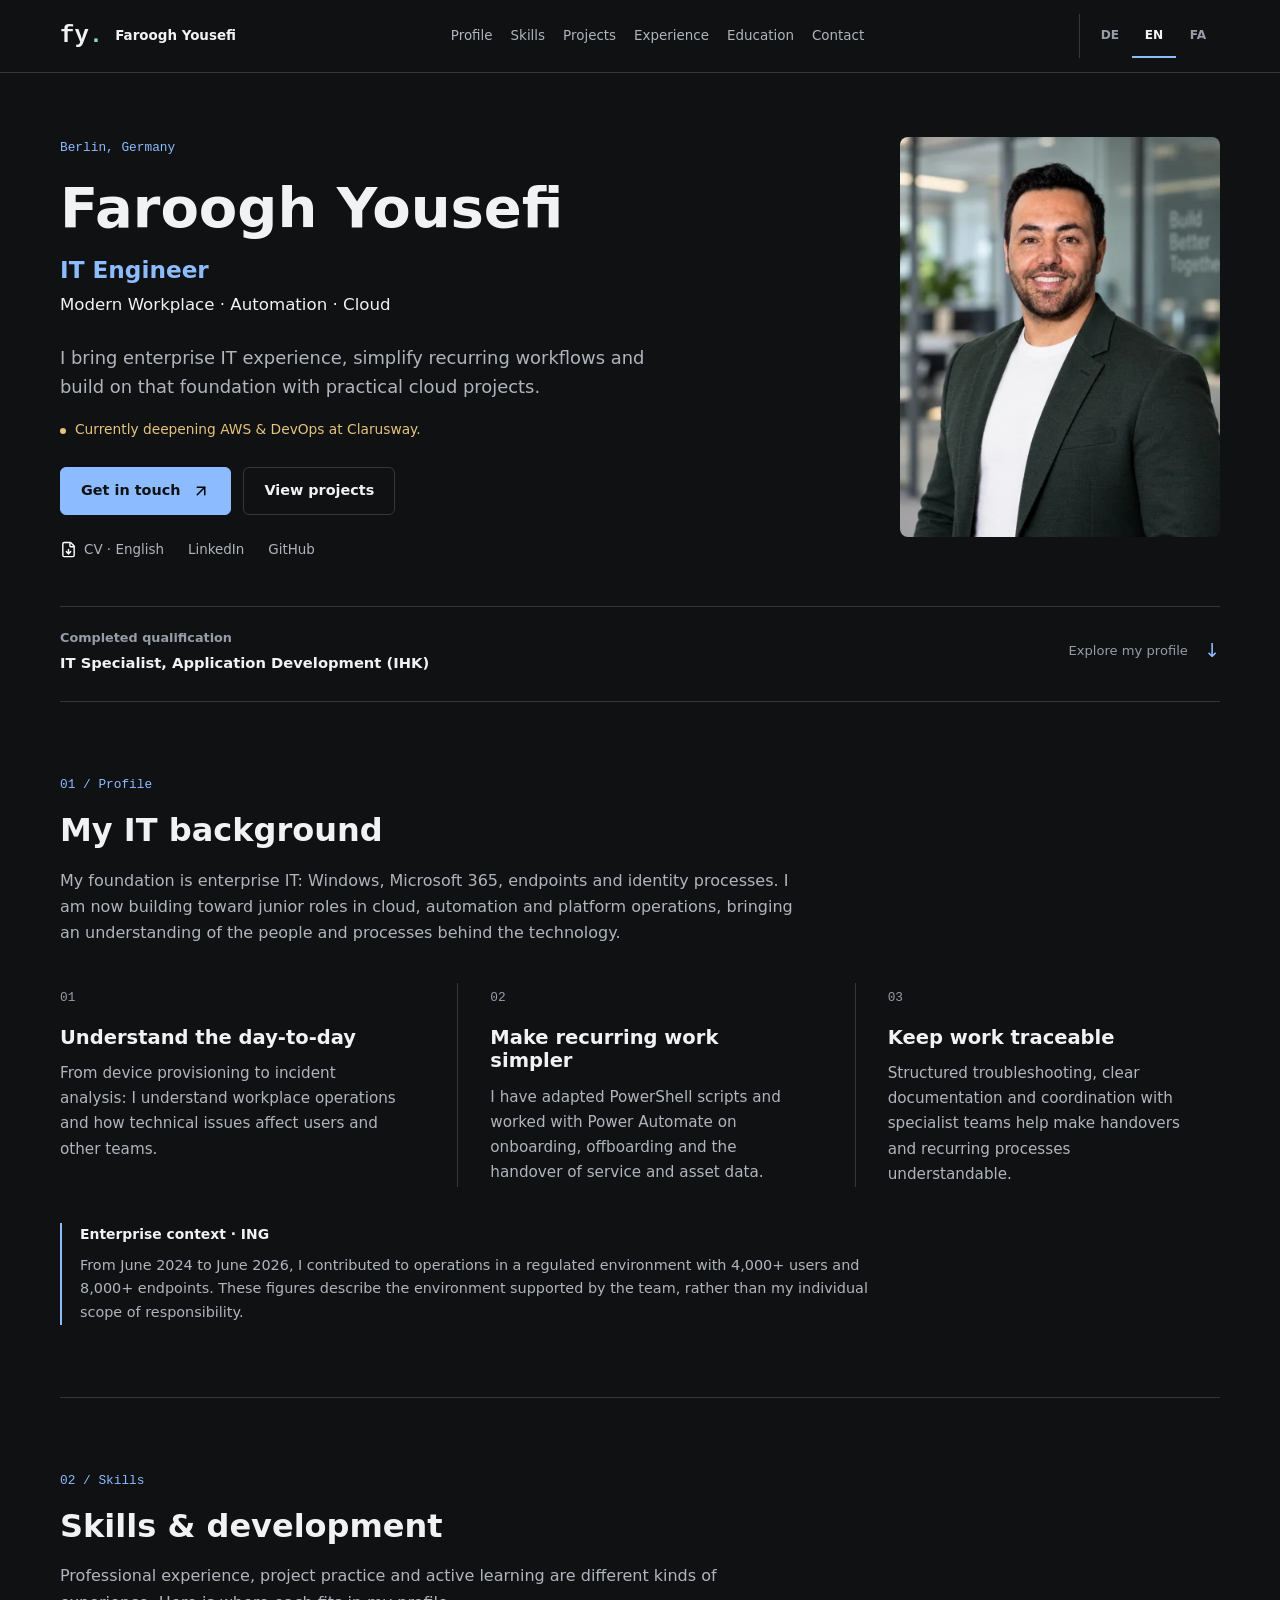
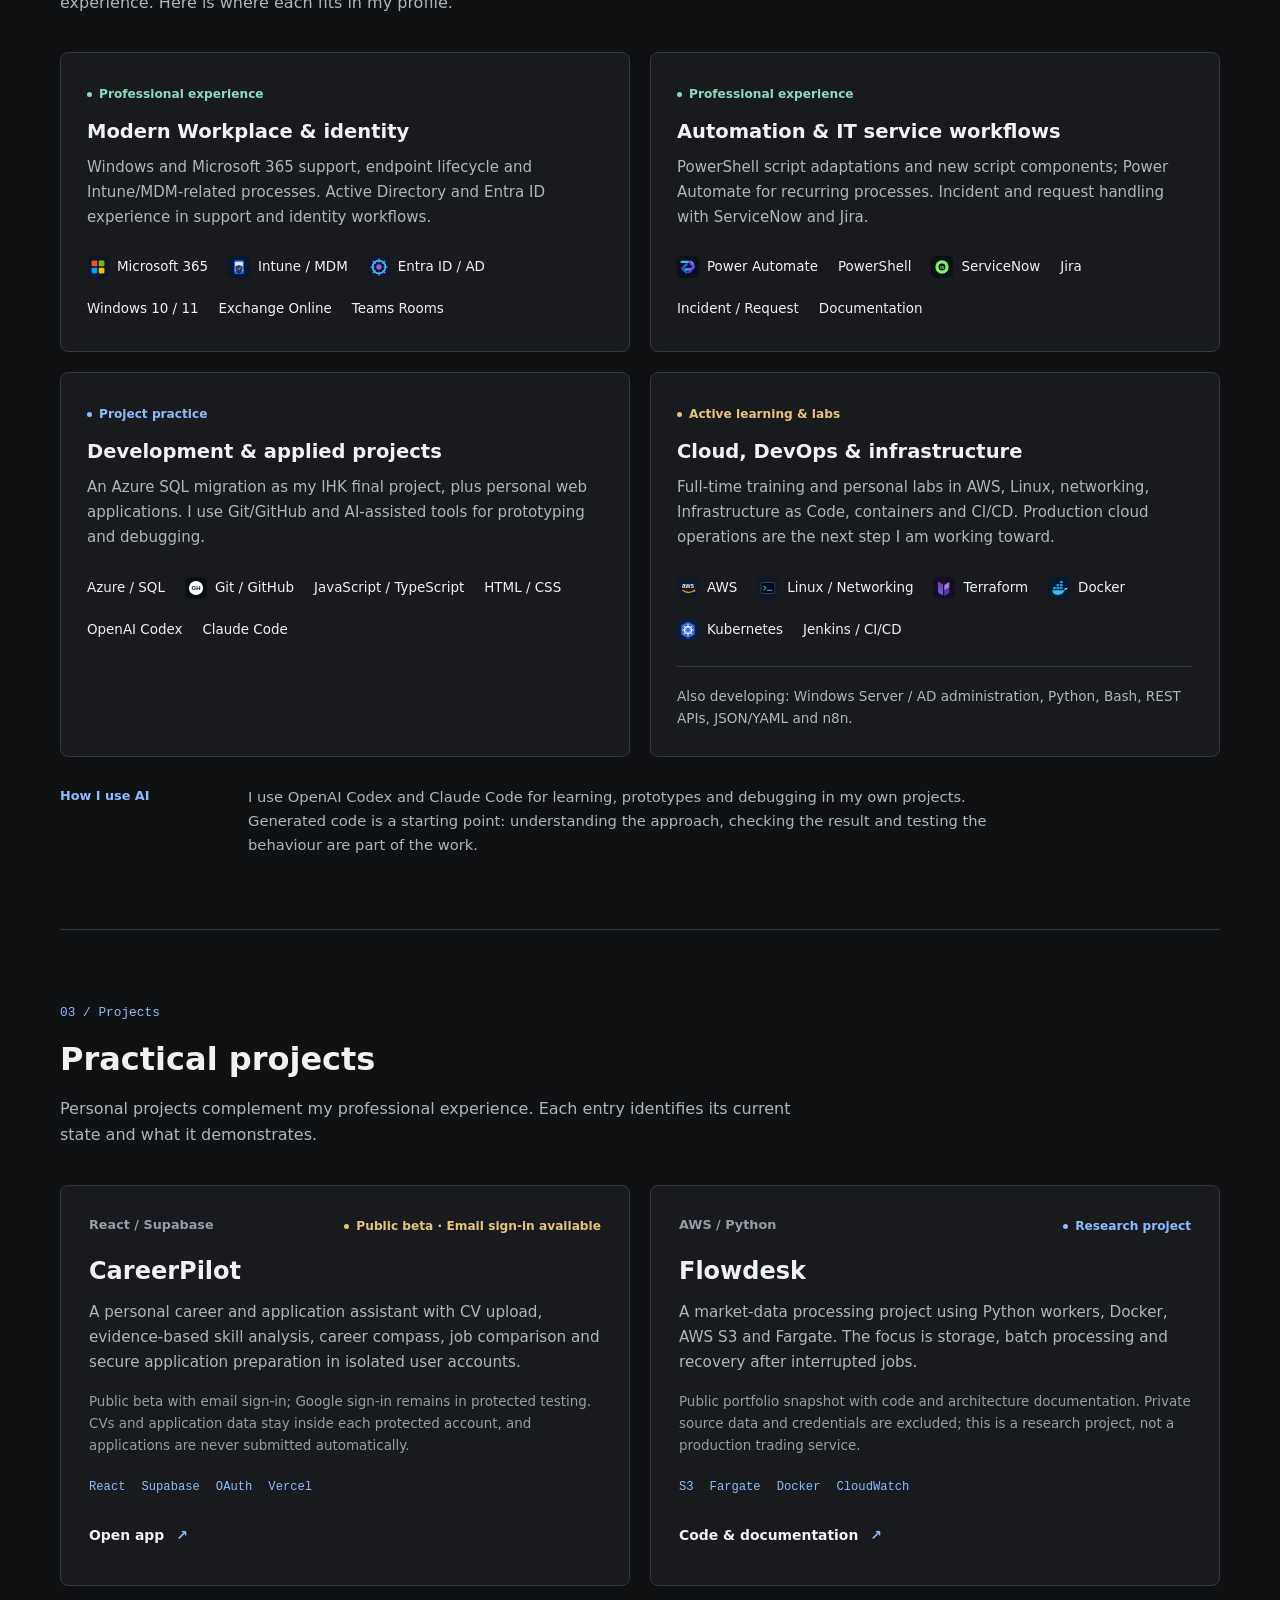
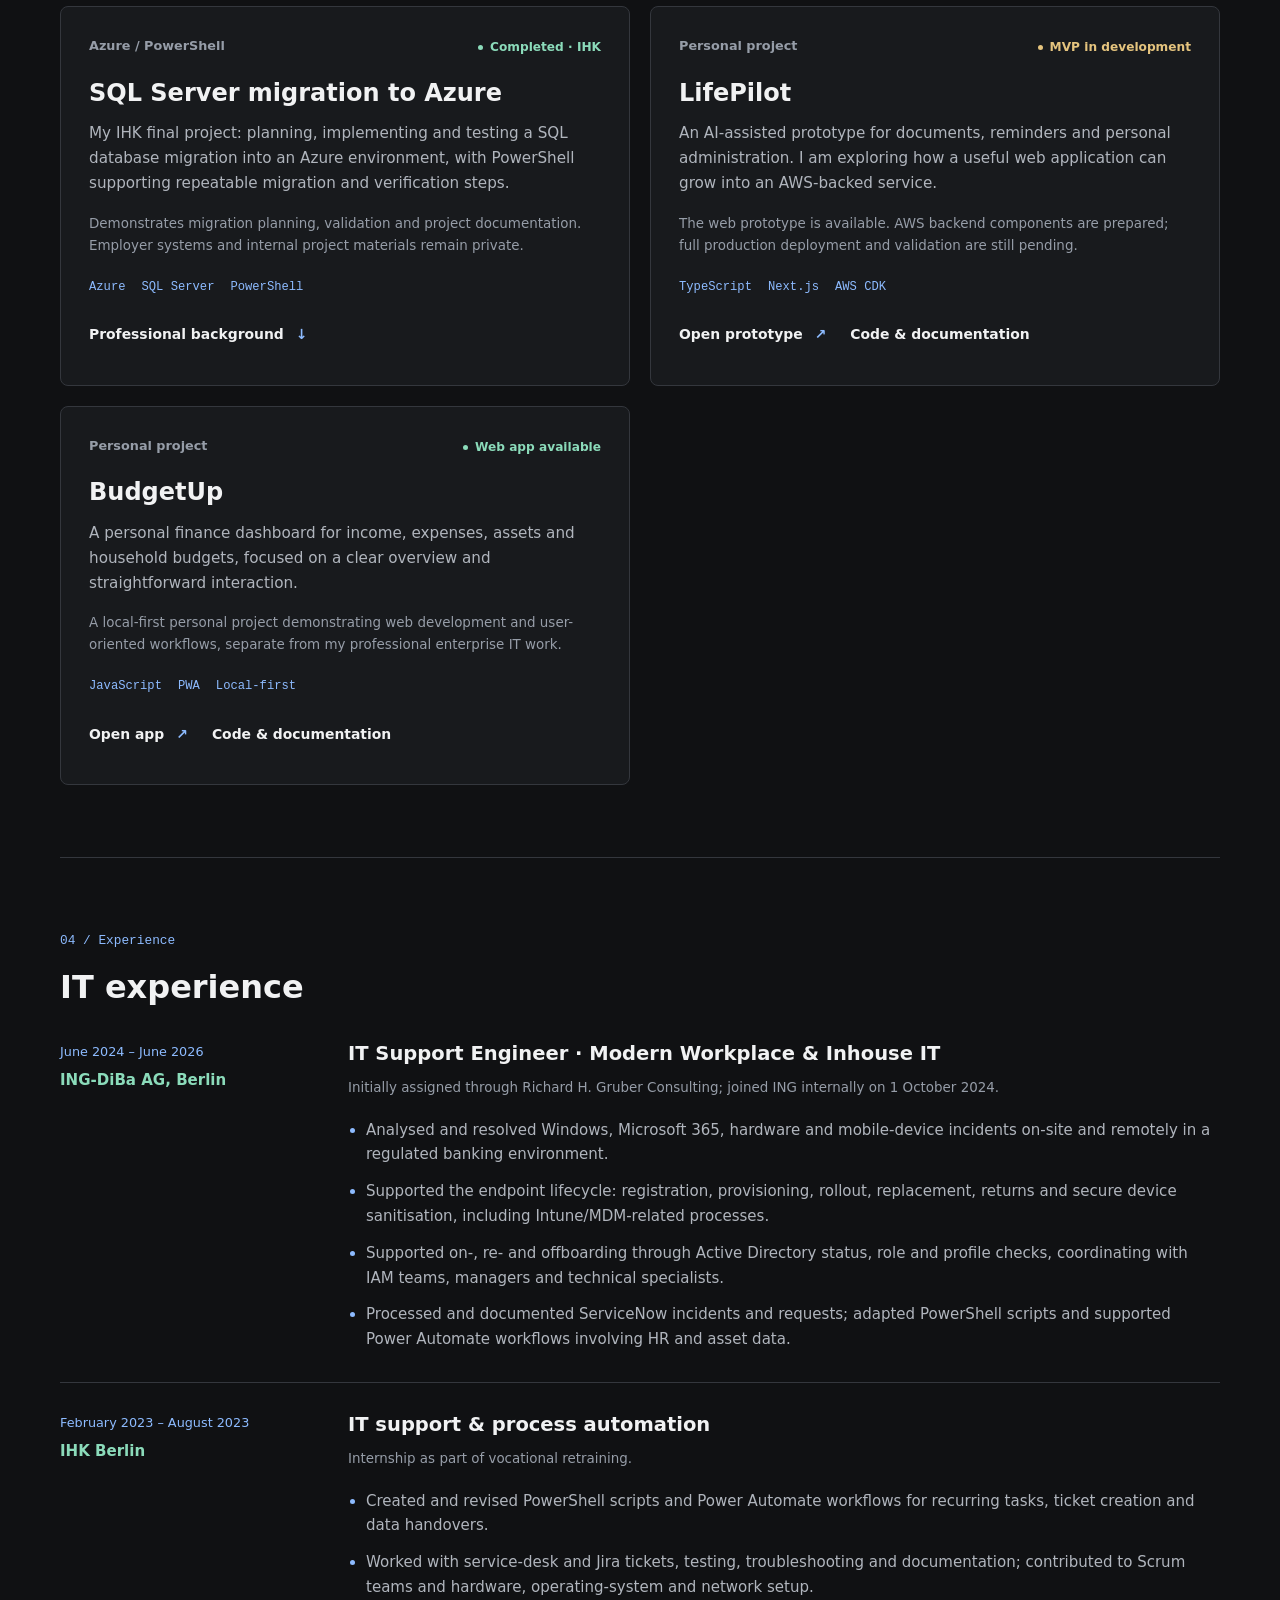
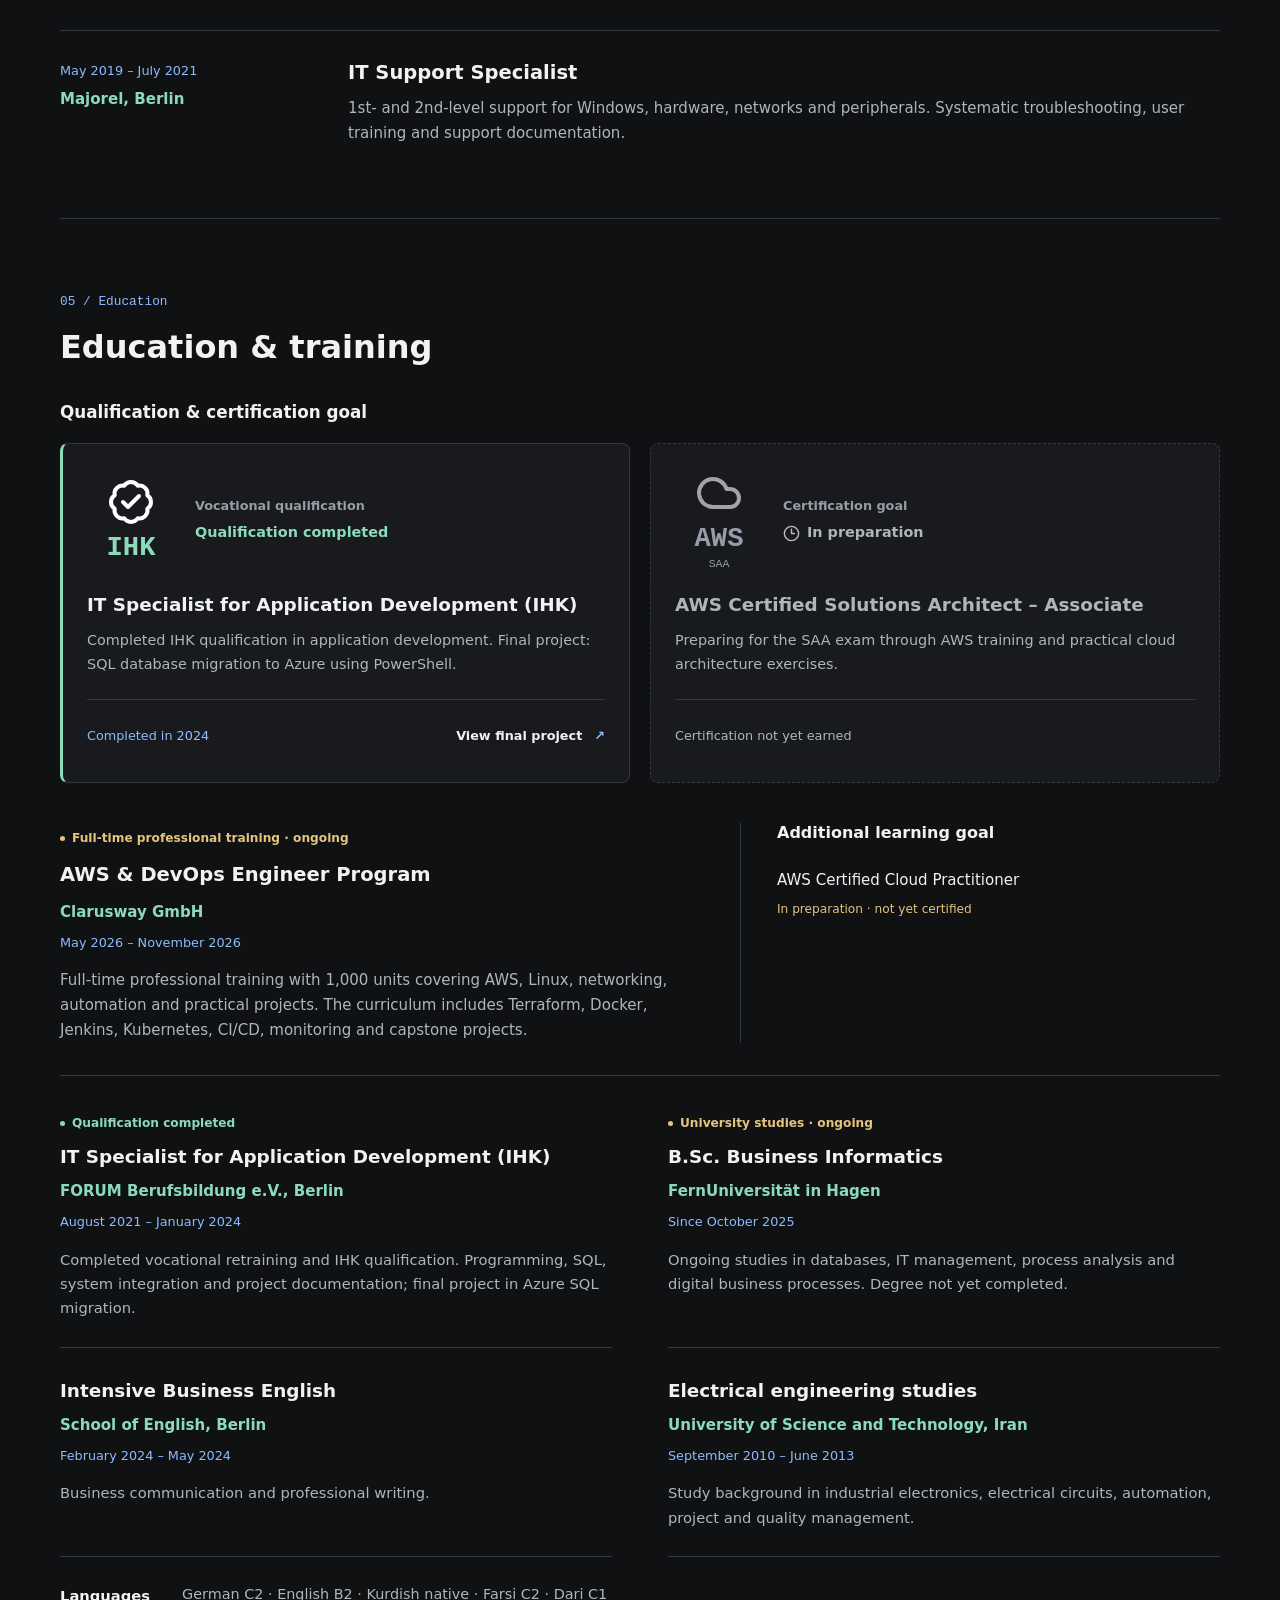
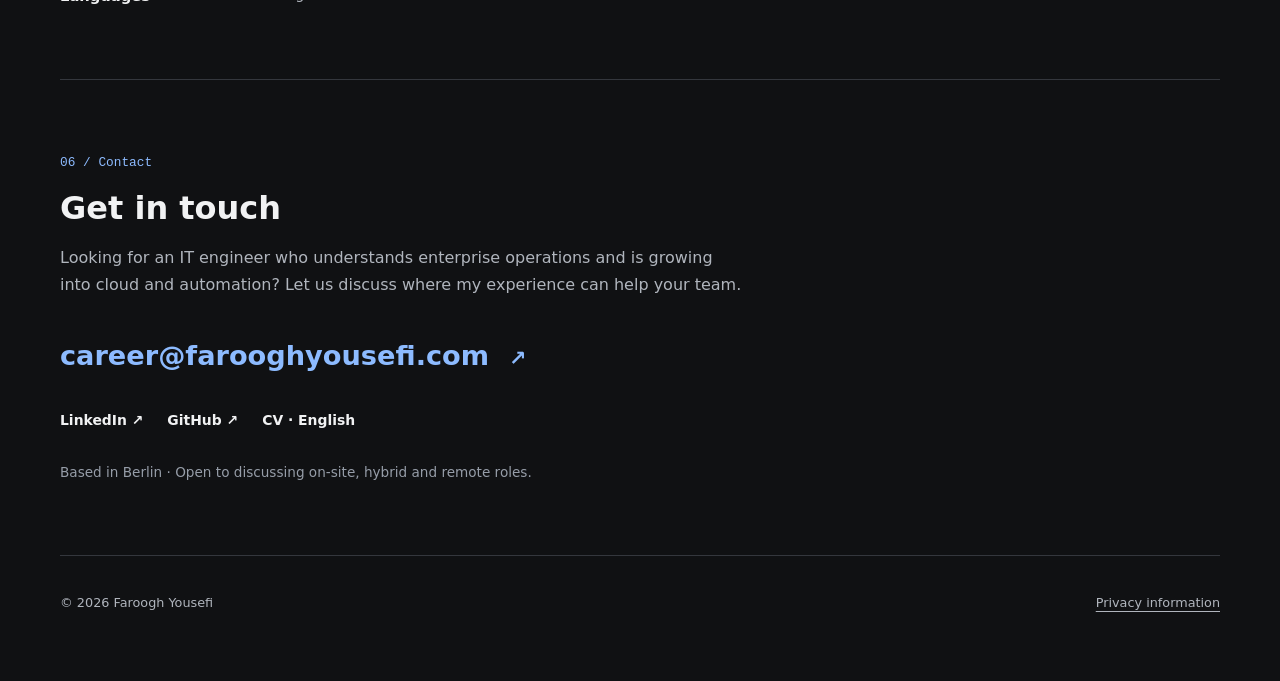
==== index.html @ eeda9231 "Add visual IHK qualification and pending AWS SAA goal" ====
<!DOCTYPE html>
<html lang="en" dir="ltr">
<head>
  <meta charset="UTF-8" />
  <meta name="viewport" content="width=device-width, initial-scale=1.0" />
  <title>Faroogh Yousefi | IT Engineer · Modern Workplace, Automation &amp; Cloud</title>
  <meta name="description" content="IT Engineer in Berlin with enterprise experience in Microsoft 365, Intune, PowerShell and Power Automate. Developing AWS, Linux and DevOps skills through hands-on projects." />
  <meta name="robots" content="index, follow, max-image-preview:large" />
  <link rel="canonical" href="https://www.farooghyousefi.com/" />
  <link rel="alternate" hreflang="en" href="https://www.farooghyousefi.com/" />
  <link rel="alternate" hreflang="de" href="https://www.farooghyousefi.com/de/" />
  <link rel="alternate" hreflang="fa" href="https://www.farooghyousefi.com/fa/" />
  <link rel="alternate" hreflang="x-default" href="https://www.farooghyousefi.com/" />
  <meta name="theme-color" content="#101113" />
  <meta name="color-scheme" content="dark" />
  <link rel="icon" href="assets/favicon.svg" type="image/svg+xml" />
  <link rel="apple-touch-icon" href="assets/apple-touch-icon.png" />
  <meta property="og:type" content="profile" />
  <meta property="og:site_name" content="Faroogh Yousefi" />
  <meta property="og:url" content="https://www.farooghyousefi.com/" />
  <meta property="og:locale" content="en_GB" />
  <meta property="og:title" content="Faroogh Yousefi | IT Engineer · Modern Workplace, Automation &amp; Cloud" />
  <meta property="og:description" content="IT Engineer in Berlin with enterprise experience in Microsoft 365, Intune, PowerShell and Power Automate. Developing AWS, Linux and DevOps skills through hands-on projects." />
  <meta property="og:image" content="https://www.farooghyousefi.com/assets/faroogh-yousefi-sep-2026-800.webp" />
  <meta property="og:image:width" content="800" />
  <meta property="og:image:height" content="1000" />
  <meta property="og:image:alt" content="Faroogh Yousefi, IT Engineer in Berlin" />
  <meta property="profile:first_name" content="Faroogh" />
  <meta property="profile:last_name" content="Yousefi" />
  <meta name="twitter:card" content="summary" />
  <meta name="twitter:title" content="Faroogh Yousefi | IT Engineer · Modern Workplace, Automation &amp; Cloud" />
  <meta name="twitter:description" content="IT Engineer in Berlin with enterprise experience in Microsoft 365, Intune, PowerShell and Power Automate. Developing AWS, Linux and DevOps skills through hands-on projects." />
  <meta name="twitter:image" content="https://www.farooghyousefi.com/assets/faroogh-yousefi-sep-2026-800.webp" />
  <link rel="preload" as="image" href="assets/faroogh-yousefi-sep-2026-400.webp" imagesrcset="assets/faroogh-yousefi-sep-2026-400.webp 400w, assets/faroogh-yousefi-sep-2026-800.webp 800w" imagesizes="(max-width: 360px) 88px, (max-width: 680px) 120px, (max-width: 850px) 240px, (max-width: 1100px) 280px, 320px" />
  <link rel="stylesheet" href="styles.css?v=1ffd70be146c" />
  <script type="application/ld+json">{"@context":"https://schema.org","@type":"Person","@id":"https://www.farooghyousefi.com/#person","name":"Faroogh Yousefi","url":"https://www.farooghyousefi.com/","image":"https://www.farooghyousefi.com/assets/faroogh-yousefi-sep-2026-800.webp","jobTitle":"IT Engineer","description":"IT Engineer in Berlin with enterprise experience in Microsoft 365, Intune, PowerShell and Power Automate. Developing AWS, Linux and DevOps skills through hands-on projects.","homeLocation":{"@type":"Place","name":"Berlin, Germany"},"knowsLanguage":["de","en","fa","ku","prs"],"knowsAbout":["Microsoft 365","Modern Workplace","Endpoint Management","Power Automate","PowerShell","IT Service Management"],"hasCredential":{"@type":"EducationalOccupationalCredential","name":"Fachinformatiker für Anwendungsentwicklung (IHK)","credentialCategory":"Vocational qualification"},"alumniOf":{"@type":"EducationalOrganization","name":"FORUM Berufsbildung e.V., Berlin"},"sameAs":["https://www.linkedin.com/in/farooghyousefi/","https://github.com/farooghyousefi"]}</script>
</head>
<body>
  <a class="skip-link" href="#main-content" data-i18n="ui.skip">Skip to content</a>
  <header class="site-header">
    <div class="header-inner section-shell">
      <a class="brand" href="#top" aria-label="Faroogh Yousefi"><span class="brand-mark" aria-hidden="true">fy<span>.</span></span><span class="brand-name">Faroogh Yousefi</span></a>
      <nav class="desktop-nav" aria-label="Main navigation" data-i18n-aria-label="ui.navigation">
        <a href="#about" data-i18n="nav.about">Profile</a>
        <a href="#skills" data-i18n="nav.skills">Skills</a>
        <a href="#projects" data-i18n="nav.projects">Projects</a>
        <a href="#experience" data-i18n="nav.experience">Experience</a>
        <a href="#training" data-i18n="nav.training">Education</a>
        <a href="#contact" data-i18n="nav.contact">Contact</a>
      </nav>
      <div class="header-actions">
        <nav class="language-switcher" aria-label="Choose language" data-i18n-aria-label="ui.language">
          <a href="de/index.html" data-lang="de" lang="de" hreflang="de" aria-label="Deutsch">DE</a>
          <a href="index.html" data-lang="en" class="is-active" aria-current="true" lang="en" hreflang="en" aria-label="English">EN</a>
          <a href="fa/index.html" data-lang="fa" lang="fa" hreflang="fa" aria-label="فارسی">FA</a>
        </nav>
        <details class="mobile-menu">
          <summary aria-label="Open navigation" data-i18n-aria-label="ui.menu"><img src="assets/icons/menu.svg" width="22" height="22" alt="" /></summary>
          <nav aria-label="Main navigation" data-i18n-aria-label="ui.navigation">
            <a href="#about" data-i18n="nav.about">Profile</a>
            <a href="#skills" data-i18n="nav.skills">Skills</a>
            <a href="#projects" data-i18n="nav.projects">Projects</a>
            <a href="#experience" data-i18n="nav.experience">Experience</a>
            <a href="#training" data-i18n="nav.training">Education</a>
            <a href="#contact" data-i18n="nav.contact">Contact</a>
          </nav>
        </details>
      </div>
    </div>
  </header>
  <main id="main-content" tabindex="-1">
    <section class="hero section-shell" id="top" aria-labelledby="hero-title">
      <div class="hero-identity">
        <p class="eyebrow" data-i18n="hero.location">Berlin, Germany</p>
        <h1 id="hero-title" data-i18n="hero.name">Faroogh Yousefi</h1>
        <p class="hero-role" data-i18n="hero.role">IT Engineer</p>
        <p class="hero-specialisms" data-i18n="hero.specialisms">Modern Workplace · Automation · Cloud</p>
      </div>
      <figure class="portrait">
        <img src="assets/faroogh-yousefi-sep-2026-400.webp" srcset="assets/faroogh-yousefi-sep-2026-400.webp 400w, assets/faroogh-yousefi-sep-2026-800.webp 800w" sizes="(max-width: 360px) 88px, (max-width: 680px) 120px, (max-width: 850px) 240px, (max-width: 1100px) 280px, 320px" width="400" height="500" fetchpriority="high" alt="Faroogh Yousefi, IT Engineer in Berlin" data-i18n-alt="photo.alt" />
      </figure>
      <div class="hero-detail">
        <p class="hero-description" data-i18n="hero.description">I bring enterprise IT experience, simplify recurring workflows and build on that foundation with practical cloud projects.</p>
        <p class="hero-learning"><span class="learning-dot" aria-hidden="true"></span><span data-i18n="hero.learning">Currently deepening AWS &amp; DevOps at Clarusway.</span></p>
        <div class="hero-actions">
          <a class="button primary" href="#contact"><span data-i18n="hero.contact">Get in touch</span><img src="assets/icons/arrow-up-right.svg" width="18" height="18" alt="" /></a>
          <a class="button secondary" href="#projects" data-i18n="hero.projects">View projects</a>
        </div>
        <div class="hero-links">
          <a href="assets/Faroogh-Yousefi-CV-EN.pdf" data-cv-link target="_blank" rel="noopener noreferrer"><img src="assets/icons/file-down.svg" width="17" height="17" alt="" /><span data-i18n="hero.cv">CV · English</span></a>
          <a href="https://www.linkedin.com/in/farooghyousefi/" target="_blank" rel="noopener noreferrer">LinkedIn</a>
          <a href="https://github.com/farooghyousefi" target="_blank" rel="noopener noreferrer">GitHub</a>
        </div>
      </div>
      <div class="hero-foundation">
        <span class="qualification"><span class="small-label" data-i18n="hero.qualificationLabel">Completed qualification</span><strong data-i18n="hero.qualification">IT Specialist, Application Development (IHK)</strong></span>
        <a class="section-cue" href="#about" aria-label="Explore my profile" data-i18n-aria-label="hero.more"><span data-i18n="hero.more">Explore my profile</span><span aria-hidden="true">↓</span></a>
      </div>
    </section>

    <section class="section-shell content-section" id="about" aria-labelledby="about-title">
      <div class="section-heading"><p class="eyebrow">01 / <span data-i18n="nav.about">Profile</span></p><h2 id="about-title" data-i18n="about.title">My IT background</h2><p class="section-intro" data-i18n="about.intro">My foundation is enterprise IT: Windows, Microsoft 365, endpoints and identity processes. I am now building toward junior roles in cloud, automation and platform operations, bringing an understanding of the people and processes behind the technology.</p></div>
      <div class="value-grid">
        <article><span class="value-number" aria-hidden="true">01</span><h3 data-i18n="value.operations.title">Understand the day-to-day</h3><p data-i18n="value.operations.text">From device provisioning to incident analysis: I understand workplace operations and how technical issues affect users and other teams.</p></article>
        <article><span class="value-number" aria-hidden="true">02</span><h3 data-i18n="value.automation.title">Make recurring work simpler</h3><p data-i18n="value.automation.text">I have adapted PowerShell scripts and worked with Power Automate on onboarding, offboarding and the handover of service and asset data.</p></article>
        <article><span class="value-number" aria-hidden="true">03</span><h3 data-i18n="value.clarity.title">Keep work traceable</h3><p data-i18n="value.clarity.text">Structured troubleshooting, clear documentation and coordination with specialist teams help make handovers and recurring processes understandable.</p></article>
      </div>
      <div class="context-note"><strong data-i18n="about.contextLabel">Enterprise context · ING</strong><p data-i18n="about.context">From June 2024 to June 2026, I contributed to operations in a regulated environment with 4,000+ users and 8,000+ endpoints. These figures describe the environment supported by the team, rather than my individual scope of responsibility.</p></div>
    </section>

    <section class="section-shell content-section" id="skills" aria-labelledby="skills-title">
      <div class="section-heading"><p class="eyebrow">02 / <span data-i18n="nav.skills">Skills</span></p><h2 id="skills-title" data-i18n="skills.title">Skills &amp; development</h2><p class="section-intro" data-i18n="skills.intro">Professional experience, project practice and active learning are different kinds of experience. Here is where each fits in my profile.</p></div>
      <div class="skills-grid">
        <article class="skill-group professional"><span class="status-label established" data-i18n="skills.professional">Professional experience</span><h3 data-i18n="skills.workplace.title">Modern Workplace &amp; identity</h3><p data-i18n="skills.workplace.text">Windows and Microsoft 365 support, endpoint lifecycle and Intune/MDM-related processes. Active Directory and Entra ID experience in support and identity workflows.</p><ul class="tech-list">
          <li><img src="assets/icons/microsoft-365.svg" width="24" height="24" alt="" loading="lazy" />Microsoft 365</li><li><img src="assets/icons/intune.svg" width="24" height="24" alt="" loading="lazy" />Intune / MDM</li><li><img src="assets/icons/entra-id.svg" width="24" height="24" alt="" loading="lazy" />Entra ID / AD</li><li>Windows 10 / 11</li><li>Exchange Online</li><li>Teams Rooms</li>
        </ul></article>
        <article class="skill-group professional"><span class="status-label established" data-i18n="skills.professional">Professional experience</span><h3 data-i18n="skills.automation.title">Automation &amp; IT service workflows</h3><p data-i18n="skills.automation.text">PowerShell script adaptations and new script components; Power Automate for recurring processes. Incident and request handling with ServiceNow and Jira.</p><ul class="tech-list">
          <li><img src="assets/icons/power-automate.svg" width="24" height="24" alt="" loading="lazy" />Power Automate</li><li>PowerShell</li><li><img src="assets/icons/servicenow.svg" width="24" height="24" alt="" loading="lazy" />ServiceNow</li><li>Jira</li><li>Incident / Request</li><li data-i18n="skills.documentation">Documentation</li>
        </ul></article>
        <article class="skill-group project-practice"><span class="status-label practiced" data-i18n="skills.projectPractice">Project practice</span><h3 data-i18n="skills.projects.title">Development &amp; applied projects</h3><p data-i18n="skills.projects.text">An Azure SQL migration as my IHK final project, plus personal web applications. I use Git/GitHub and AI-assisted tools for prototyping and debugging.</p><ul class="tech-list">
          <li>Azure / SQL</li><li><img src="assets/icons/github.svg" width="24" height="24" alt="" loading="lazy" />Git / GitHub</li><li>JavaScript / TypeScript</li><li>HTML / CSS</li><li>OpenAI Codex</li><li>Claude Code</li>
        </ul></article>
        <article class="skill-group learning"><span class="status-label developing" data-i18n="skills.learning">Active learning &amp; labs</span><h3 data-i18n="skills.cloud.title">Cloud, DevOps &amp; infrastructure</h3><p data-i18n="skills.cloud.text">Full-time training and personal labs in AWS, Linux, networking, Infrastructure as Code, containers and CI/CD. Production cloud operations are the next step I am working toward.</p><ul class="tech-list">
          <li><img src="assets/icons/aws.svg" width="24" height="24" alt="" loading="lazy" />AWS</li><li><img src="assets/icons/linux.svg" width="24" height="24" alt="" loading="lazy" />Linux / Networking</li><li><img src="assets/icons/terraform.svg" width="24" height="24" alt="" loading="lazy" />Terraform</li><li><img src="assets/icons/docker.svg" width="24" height="24" alt="" loading="lazy" />Docker</li><li><img src="assets/icons/kubernetes.svg" width="24" height="24" alt="" loading="lazy" />Kubernetes</li><li>Jenkins / CI/CD</li>
        </ul><p class="skill-scope" data-i18n="skills.cloud.additional">Also developing: Windows Server / AD administration, Python, Bash, REST APIs, JSON/YAML and n8n.</p></article>
      </div>
      <div class="ai-note"><span class="small-label" data-i18n="ai.label">How I use AI</span><p data-i18n="ai.text">I use OpenAI Codex and Claude Code for learning, prototypes and debugging in my own projects. Generated code is a starting point: understanding the approach, checking the result and testing the behaviour are part of the work.</p></div>
    </section>

    <section class="section-shell content-section" id="projects" aria-labelledby="projects-title">
      <div class="section-heading"><p class="eyebrow">03 / <span data-i18n="nav.projects">Projects</span></p><h2 id="projects-title" data-i18n="projects.title">Practical projects</h2><p class="section-intro" data-i18n="projects.intro">Personal projects complement my professional experience. Each entry identifies its current state and what it demonstrates.</p></div>
      <div class="project-grid">
        <article class="project-card"><div class="project-head"><span class="small-label">React / Supabase</span><span class="status-label developing" data-i18n="projects.careerpilot.status">Public beta · Email sign-in available</span></div><h3>CareerPilot</h3><p data-i18n="projects.careerpilot.text">A personal career and application assistant with CV upload, evidence-based skill analysis, career compass, job comparison and secure application preparation in isolated user accounts.</p><p class="project-evidence" data-i18n="projects.careerpilot.evidence">Public beta with email sign-in; Google sign-in remains in protected testing. CVs and application data stay inside each protected account, and applications are never submitted automatically.</p><ul class="project-tags"><li>React</li><li>Supabase</li><li>OAuth</li><li>Vercel</li></ul><div class="project-links"><a class="text-link" href="https://careerpilot-staging.vercel.app/" target="_blank" rel="noopener noreferrer"><span data-i18n="projects.open">Open app</span><span aria-hidden="true">↗</span></a></div></article>
        <article class="project-card"><div class="project-head"><span class="small-label">AWS / Python</span><span class="status-label practiced" data-i18n="projects.flowdesk.status">Research project</span></div><h3>Flowdesk</h3><p data-i18n="projects.flowdesk.text">A market-data processing project using Python workers, Docker, AWS S3 and Fargate. The focus is storage, batch processing and recovery after interrupted jobs.</p><p class="project-evidence" data-i18n="projects.flowdesk.evidence">Public portfolio snapshot with code and architecture documentation. Private source data and credentials are excluded; this is a research project, not a production trading service.</p><ul class="project-tags"><li>S3</li><li>Fargate</li><li>Docker</li><li>CloudWatch</li></ul><a class="text-link" href="https://github.com/farooghyousefi/flowdesk-aws-portfolio" target="_blank" rel="noopener noreferrer"><span data-i18n="projects.code">Code &amp; documentation</span><span aria-hidden="true">↗</span></a></article>
        <article class="project-card" id="project-azure"><div class="project-head"><span class="small-label">Azure / PowerShell</span><span class="status-label established" data-i18n="projects.azure.status">Completed · IHK</span></div><h3 data-i18n="projects.azure.title">SQL Server migration to Azure</h3><p data-i18n="projects.azure.text">My IHK final project: planning, implementing and testing a SQL database migration into an Azure environment, with PowerShell supporting repeatable migration and verification steps.</p><p class="project-evidence" data-i18n="projects.azure.evidence">Demonstrates migration planning, validation and project documentation. Employer systems and internal project materials remain private.</p><ul class="project-tags"><li>Azure</li><li>SQL Server</li><li>PowerShell</li></ul><a class="text-link" href="#experience"><span data-i18n="projects.background">Professional background</span><span aria-hidden="true">↓</span></a></article>
        <article class="project-card"><div class="project-head"><span class="small-label" data-i18n="projects.personal">Personal project</span><span class="status-label developing" data-i18n="projects.lifepilot.status">MVP in development</span></div><h3>LifePilot</h3><p data-i18n="projects.lifepilot.text">An AI-assisted prototype for documents, reminders and personal administration. I am exploring how a useful web application can grow into an AWS-backed service.</p><p class="project-evidence" data-i18n="projects.lifepilot.evidence">The web prototype is available. AWS backend components are prepared; full production deployment and validation are still pending.</p><ul class="project-tags"><li>TypeScript</li><li>Next.js</li><li>AWS CDK</li></ul><div class="project-links"><a class="text-link" href="https://lifepilot.farooghyousefi.com/" target="_blank" rel="noopener noreferrer"><span data-i18n="projects.preview">Open prototype</span><span aria-hidden="true">↗</span></a><a class="text-link" href="https://github.com/farooghyousefi/lifepilot" target="_blank" rel="noopener noreferrer" data-i18n="projects.code">Code &amp; documentation</a></div></article>
        <article class="project-card"><div class="project-head"><span class="small-label" data-i18n="projects.personal">Personal project</span><span class="status-label established" data-i18n="projects.budget.status">Web app available</span></div><h3>BudgetUp</h3><p data-i18n="projects.budget.text">A personal finance dashboard for income, expenses, assets and household budgets, focused on a clear overview and straightforward interaction.</p><p class="project-evidence" data-i18n="projects.budget.evidence">A local-first personal project demonstrating web development and user-oriented workflows, separate from my professional enterprise IT work.</p><ul class="project-tags"><li>JavaScript</li><li>PWA</li><li>Local-first</li></ul><div class="project-links"><a class="text-link" href="https://budget.farooghyousefi.com/" target="_blank" rel="noopener noreferrer"><span data-i18n="projects.open">Open app</span><span aria-hidden="true">↗</span></a><a class="text-link" href="https://github.com/farooghyousefi/budget-app" target="_blank" rel="noopener noreferrer" data-i18n="projects.code">Code &amp; documentation</a></div></article>
      </div>
    </section>

    <section class="section-shell content-section" id="experience" aria-labelledby="experience-title">
      <div class="section-heading"><p class="eyebrow">04 / <span data-i18n="nav.experience">Experience</span></p><h2 id="experience-title" data-i18n="experience.title">IT experience</h2></div>
      <div class="timeline">
        <article class="timeline-entry"><div class="timeline-meta"><p class="date" data-i18n="experience.ing.date">June 2024 – June 2026</p><p class="company">ING-DiBa AG, Berlin</p></div><div class="timeline-content"><h3 data-i18n="experience.ing.title">IT Support Engineer · Modern Workplace &amp; Inhouse IT</h3><p class="role-context" data-i18n="experience.ing.context">Initially assigned through Richard H. Gruber Consulting; joined ING internally on 1 October 2024.</p><ul class="detail-list"><li data-i18n="experience.ing.p1">Analysed and resolved Windows, Microsoft 365, hardware and mobile-device incidents on-site and remotely in a regulated banking environment.</li><li data-i18n="experience.ing.p2">Supported the endpoint lifecycle: registration, provisioning, rollout, replacement, returns and secure device sanitisation, including Intune/MDM-related processes.</li><li data-i18n="experience.ing.p3">Supported on-, re- and offboarding through Active Directory status, role and profile checks, coordinating with IAM teams, managers and technical specialists.</li><li data-i18n="experience.ing.p4">Processed and documented ServiceNow incidents and requests; adapted PowerShell scripts and supported Power Automate workflows involving HR and asset data.</li></ul></div></article>
        <article class="timeline-entry"><div class="timeline-meta"><p class="date" data-i18n="experience.ihk.date">February 2023 – August 2023</p><p class="company">IHK Berlin</p></div><div class="timeline-content"><h3 data-i18n="experience.ihk.title">IT support &amp; process automation</h3><p class="role-context" data-i18n="experience.ihk.context">Internship as part of vocational retraining.</p><ul class="detail-list"><li data-i18n="experience.ihk.p1">Created and revised PowerShell scripts and Power Automate workflows for recurring tasks, ticket creation and data handovers.</li><li data-i18n="experience.ihk.p2">Worked with service-desk and Jira tickets, testing, troubleshooting and documentation; contributed to Scrum teams and hardware, operating-system and network setup.</li></ul></div></article>
        <article class="timeline-entry"><div class="timeline-meta"><p class="date" data-i18n="experience.majorel.date">May 2019 – July 2021</p><p class="company">Majorel, Berlin</p></div><div class="timeline-content"><h3 data-i18n="experience.majorel.title">IT Support Specialist</h3><p data-i18n="experience.majorel.text">1st- and 2nd-level support for Windows, hardware, networks and peripherals. Systematic troubleshooting, user training and support documentation.</p></div></article>
      </div>
    </section>

    <section class="section-shell content-section" id="training" aria-labelledby="training-title">
      <div class="section-heading"><p class="eyebrow">05 / <span data-i18n="nav.training">Education</span></p><h2 id="training-title" data-i18n="training.title">Education &amp; training</h2></div>
      <div class="credentials" aria-labelledby="credentials-title">
        <h3 id="credentials-title" data-i18n="credentials.title">Qualification &amp; certification goal</h3>
        <div class="credentials-grid">
          <article class="credential-card credential-card--earned" aria-labelledby="credential-ihk-title">
            <div class="credential-header">
              <div class="credential-mark credential-mark--ihk" aria-hidden="true"><img src="assets/icons/badge-check.svg" width="48" height="48" alt="" loading="lazy" /><strong>IHK</strong></div>
              <div><p class="small-label" data-i18n="credentials.ihk.type">Vocational qualification</p><p class="credential-state" data-i18n="training.completed">Qualification completed</p></div>
            </div>
            <h4 id="credential-ihk-title" data-i18n="education.ihk.title">IT Specialist for Application Development (IHK)</h4>
            <p class="credential-description" data-i18n="credentials.ihk.text">Completed IHK qualification in application development. Final project: SQL database migration to Azure using PowerShell.</p>
            <div class="credential-footer"><span class="date" data-i18n="credentials.ihk.date">Completed in 2024</span><a class="text-link" href="#project-azure"><span data-i18n="credentials.ihk.project">View final project</span><span aria-hidden="true">↗</span></a></div>
          </article>
          <article class="credential-card credential-card--pending" aria-labelledby="credential-aws-title">
            <div class="credential-header">
              <div class="credential-mark credential-mark--aws" aria-hidden="true"><img src="assets/icons/cloud.svg" width="48" height="48" alt="" loading="lazy" /><strong>AWS</strong><span>SAA</span></div>
              <div><p class="small-label" data-i18n="credentials.aws.type">Certification goal</p><p class="credential-state"><img src="assets/icons/clock-3.svg" width="17" height="17" alt="" loading="lazy" /><span data-i18n="credentials.aws.status">In preparation</span></p></div>
            </div>
            <h4 id="credential-aws-title" lang="en" dir="ltr">AWS Certified Solutions Architect – Associate</h4>
            <p class="credential-description" data-i18n="credentials.aws.text">Preparing for the SAA exam through AWS training and practical cloud architecture exercises.</p>
            <div class="credential-footer"><span class="credential-pending-note" data-i18n="credentials.aws.note">Certification not yet earned</span></div>
          </article>
        </div>
      </div>
      <div class="training-current"><div><span class="status-label developing" data-i18n="training.ongoing">Full-time professional training · ongoing</span><h3 data-i18n="training.clarusway.title">AWS &amp; DevOps Engineer Program</h3><p class="company">Clarusway GmbH</p><p class="date" data-i18n="training.clarusway.date">May 2026 – November 2026</p><p data-i18n="training.clarusway.text">Full-time professional training with 1,000 units covering AWS, Linux, networking, automation and practical projects. The curriculum includes Terraform, Docker, Jenkins, Kubernetes, CI/CD, monitoring and capstone projects.</p></div><div class="certifications"><h3 data-i18n="training.cert.title">Additional learning goal</h3><ul class="cert-list"><li><span>AWS Certified Cloud Practitioner</span><small data-i18n="training.preparation">In preparation · not yet certified</small></li></ul></div></div>
      <div class="education-grid">
        <article><span class="status-label established" data-i18n="training.completed">Qualification completed</span><h3 data-i18n="education.ihk.title">IT Specialist for Application Development (IHK)</h3><p class="company">FORUM Berufsbildung e.V., Berlin</p><p class="date" data-i18n="education.ihk.date">August 2021 – January 2024</p><p data-i18n="education.ihk.text">Completed vocational retraining and IHK qualification. Programming, SQL, system integration and project documentation; final project in Azure SQL migration.</p></article>
        <article><span class="status-label developing" data-i18n="training.studying">University studies · ongoing</span><h3 data-i18n="education.hagen.title">B.Sc. Business Informatics</h3><p class="company">FernUniversität in Hagen</p><p class="date" data-i18n="education.hagen.date">Since October 2025</p><p data-i18n="education.hagen.text">Ongoing studies in databases, IT management, process analysis and digital business processes. Degree not yet completed.</p></article>
        <article><h3 data-i18n="education.english.title">Intensive Business English</h3><p class="company">School of English, Berlin</p><p class="date" data-i18n="education.english.date">February 2024 – May 2024</p><p data-i18n="education.english.text">Business communication and professional writing.</p></article>
        <article><h3 data-i18n="education.electrical.title">Electrical engineering studies</h3><p class="company" data-i18n="education.electrical.company">University of Science and Technology, Iran</p><p class="date" data-i18n="education.electrical.date">September 2010 – June 2013</p><p data-i18n="education.electrical.text">Study background in industrial electronics, electrical circuits, automation, project and quality management.</p></article>
      </div>
      <div class="languages-row"><h3 data-i18n="languages.title">Languages</h3><p data-i18n="languages.text">German C2 · English B2 · Kurdish native · Farsi C2 · Dari C1</p></div>
    </section>

    <section class="section-shell content-section contact-section" id="contact" aria-labelledby="contact-title">
      <div class="section-heading"><p class="eyebrow">06 / <span data-i18n="nav.contact">Contact</span></p><h2 id="contact-title" data-i18n="contact.title">Get in touch</h2><p class="section-intro" data-i18n="contact.text">Looking for an IT engineer who understands enterprise operations and is growing into cloud and automation? Let us discuss where my experience can help your team.</p></div>
      <a class="contact-email" href="mailto:career@farooghyousefi.com" dir="ltr">career@farooghyousefi.com <span aria-hidden="true">↗</span></a>
      <div class="contact-links"><a class="text-link" href="https://www.linkedin.com/in/farooghyousefi/" target="_blank" rel="noopener noreferrer">LinkedIn ↗</a><a class="text-link" href="https://github.com/farooghyousefi" target="_blank" rel="noopener noreferrer">GitHub ↗</a><a class="text-link" href="assets/Faroogh-Yousefi-CV-EN.pdf" data-cv-link target="_blank" rel="noopener noreferrer" data-i18n="hero.cv">CV · English</a></div>
      <p class="contact-location" data-i18n="contact.location">Based in Berlin · Open to discussing on-site, hybrid and remote roles.</p>
    </section>
  </main>
  <footer class="section-shell footer"><p>© 2026 Faroogh Yousefi</p><details class="privacy" id="privacy"><summary data-i18n="privacy.title">Privacy information</summary><div><p data-i18n="privacy.owner">This personal portfolio is published by Faroogh Yousefi, Berlin. Contact: career@farooghyousefi.com.</p><p data-i18n="privacy.hosting">The website is hosted by Vercel. Serving the site involves technical request data such as IP address, requested URL and browser information, which may be processed in hosting and security logs.</p><p data-i18n="privacy.storage">The site does not load advertising or analytics scripts. Your selected language is saved locally in your browser under portfolio-language. You can remove that preference by clearing this site&#39;s browser data.</p><p data-i18n="privacy.contact">The email link opens your email app with the public professional address. External services such as GitHub and LinkedIn receive data when you follow their links. Public CV downloads exclude private address, phone number, birth year and personal email.</p><a href="https://vercel.com/legal/privacy-policy" target="_blank" rel="noopener noreferrer" data-i18n="privacy.vercel">Vercel privacy policy</a></div></details></footer>
  <a class="back-to-top" href="#top" data-back-to-top aria-label="Back to top" data-i18n-aria-label="ui.top" title="Back to top" data-i18n-title="ui.top"><img src="assets/icons/arrow-up.svg" width="22" height="22" alt="" /></a>
  <script src="script.js?v=1ffd70be146c"></script>
</body>
</html>
---- styles.css ----
/* Foundation: neutral charcoal, restrained accents, system typography. */
:root {
  color-scheme: dark;
  --bg: #101113;
  --surface: #181a1d;
  --text: #f1f2f3;
  --muted: #b0b5bd;
  --subtle: #969da8;
  --line: #34373d;
  --blue: #8dbbff;
  --mint: #8bdbba;
  --amber: #e5c47e;
  --font: system-ui, -apple-system, BlinkMacSystemFont, "Segoe UI", Roboto, Arial, sans-serif;
  --mono: ui-monospace, SFMono-Regular, Menlo, Consolas, monospace;
}
* { box-sizing: border-box; letter-spacing: 0; }
html { scroll-behavior: smooth; scroll-padding-top: 90px; }
body { margin: 0; background: var(--bg); color: var(--text); font-family: var(--font); font-size: 1rem; line-height: 1.65; }
body, main { min-width: 0; }
button, input, summary { font: inherit; }
a { color: inherit; text-underline-offset: 5px; }
a, button, summary { touch-action: manipulation; -webkit-tap-highlight-color: transparent; }
a:focus-visible, button:focus-visible, summary:focus-visible { outline: 2px solid var(--blue); outline-offset: 5px; }
[tabindex="-1"]:focus { outline: none; }
img { display: block; max-width: 100%; }
h1, h2, h3, p, figure { margin: 0; }
h1, h2, h3 { color: var(--text); line-height: 1.2; }
h1 { font-size: 3.5rem; font-weight: 720; }
h2 { font-size: 2rem; font-weight: 650; max-width: 36ch; text-wrap: balance; }
h3 { font-size: 1.22rem; font-weight: 650; }
p { color: var(--muted); }
.section-shell { width: min(1160px, calc(100% - 80px)); margin-inline: auto; }
.content-section { padding-block: 72px; border-top: 1px solid var(--line); scroll-margin-top: 12px; }
.section-heading { margin-bottom: 36px; }
.section-intro { max-width: 74ch; margin-top: 18px; }
.eyebrow { margin-bottom: 16px; color: var(--blue); font-family: var(--mono); font-size: .8rem; }
.small-label { color: var(--subtle); font-size: .8rem; font-weight: 550; }
.skip-link { position: fixed; top: -100px; left: 16px; z-index: 100; padding: 10px 18px; background: var(--text); color: var(--bg); border-radius: 4px; }
.skip-link:focus { top: 12px; }

/* One compact header on every device. Language targets never overlap. */
.site-header { position: sticky; top: 0; z-index: 20; border-bottom: 1px solid var(--line); background: var(--bg); padding-top: env(safe-area-inset-top); }
.header-inner { min-height: 72px; display: flex; align-items: center; justify-content: space-between; gap: 24px; }
.brand { display: inline-flex; align-items: center; gap: 12px; min-height: 44px; text-decoration: none; direction: ltr; flex-shrink: 0; }
.brand-mark { font-family: var(--mono); font-weight: 800; font-size: 1.5rem; }
.brand-mark span { color: var(--mint); }
.brand-name { font-size: .84rem; font-weight: 600; }
.desktop-nav { display: flex; align-items: center; gap: 18px; }
.desktop-nav a { display: inline-flex; min-height: 44px; align-items: center; color: var(--muted); font-size: .84rem; text-decoration: none; }
.header-actions { display: flex; align-items: center; gap: 12px; }
.language-switcher { display: flex; direction: ltr; border-inline-start: 1px solid var(--line); padding-inline-start: 8px; }
.language-switcher a { display: grid; place-items: center; width: 44px; height: 44px; color: var(--subtle); text-decoration: none; font-size: .76rem; font-weight: 650; border-bottom: 2px solid transparent; }
.language-switcher a.is-active { color: var(--text); border-bottom-color: var(--blue); }
.mobile-menu { display: none; }
.mobile-menu summary { display: grid; place-items: center; width: 44px; height: 44px; list-style: none; cursor: pointer; border: 1px solid var(--line); border-radius: 6px; }
.mobile-menu summary::-webkit-details-marker { display: none; }
.mobile-menu summary img, .back-to-top img, .hero-links img { filter: invert(1); }
.mobile-menu nav { position: absolute; top: 100%; inset-inline: 0; display: grid; padding: 16px 24px 24px; background: var(--surface); border-bottom: 1px solid var(--line); box-shadow: 0 16px 24px #0005; }
.mobile-menu nav a { min-height: 48px; display: flex; align-items: center; text-decoration: none; border-bottom: 1px solid var(--line); }

/* Photo and identity stay together; supporting detail uses the full mobile width. */
.hero { display: grid; grid-template-columns: minmax(0, 1fr) 320px; column-gap: 72px; padding-top: 64px; padding-bottom: 26px; }
.hero-identity { grid-column: 1; grid-row: 1; }
.hero h1 { direction: ltr; text-align: start; margin-bottom: 14px; }
.hero-role { color: var(--blue); font-size: 1.45rem; font-weight: 620; line-height: 1.3; }
.hero-specialisms { margin-top: 6px; color: var(--text); font-size: 1.04rem; }
.portrait { grid-column: 2; grid-row: 1 / 3; align-self: start; width: 320px; }
.portrait img { width: 100%; height: auto; aspect-ratio: 4 / 5; object-fit: cover; border-radius: 8px; }
.hero-detail { grid-column: 1; grid-row: 2; padding-top: 24px; }
.hero-description { max-width: 54ch; font-size: 1.12rem; }
.hero-learning { display: flex; align-items: baseline; gap: 9px; margin-top: 16px; font-size: .86rem; color: var(--amber); }
.learning-dot { flex: 0 0 auto; display: inline-block; width: 6px; height: 6px; border-radius: 50%; background: currentColor; }
.hero-actions { display: flex; flex-wrap: wrap; gap: 12px; margin-top: 26px; }
.button { display: inline-flex; align-items: center; justify-content: center; gap: 12px; min-height: 48px; padding: 10px 20px; border: 1px solid var(--line); border-radius: 6px; text-decoration: none; font-size: .9rem; font-weight: 650; transition: background 140ms ease, border-color 140ms ease; }
.button.primary { color: var(--bg); background: var(--blue); border-color: var(--blue); }
.button.primary img { filter: brightness(0); }
.button.secondary { color: var(--text); background: transparent; }
.hero-links { display: flex; align-items: center; flex-wrap: wrap; gap: 24px; margin-top: 13px; }
.hero-links a { display: inline-flex; align-items: center; gap: 7px; min-height: 44px; font-size: .84rem; color: var(--muted); text-decoration: none; }
.hero-foundation { grid-column: 1 / -1; margin-top: 34px; padding-top: 20px; border-top: 1px solid var(--line); display: flex; align-items: center; justify-content: space-between; gap: 24px; }
.qualification { display: grid; gap: 3px; }
.qualification strong { font-size: .92rem; font-weight: 550; }
.section-cue { display: inline-flex; gap: 16px; align-items: center; min-height: 44px; font-size: .82rem; text-decoration: none; color: var(--subtle); }
.section-cue span:last-child { font-size: 1.2rem; color: var(--blue); }

/* Profile and skills. Status is communicated in words as well as colour. */
.value-grid { display: grid; grid-template-columns: repeat(3, minmax(0, 1fr)); gap: 32px; }
.value-grid article { padding-inline-end: 24px; }
.value-grid article + article { border-inline-start: 1px solid var(--line); padding-inline-start: 32px; }
.value-number { display: inline-block; font-family: var(--mono); font-size: .8rem; color: var(--subtle); margin-bottom: 18px; }
.value-grid h3 { margin-bottom: 12px; }
.value-grid p { font-size: .95rem; }
.context-note { margin-top: 36px; padding-inline-start: 18px; border-inline-start: 2px solid var(--blue); }
.context-note strong { display: block; font-size: .87rem; font-weight: 600; margin-bottom: 8px; }
.context-note p { max-width: 90ch; font-size: .9rem; }
.skills-grid { display: grid; grid-template-columns: repeat(2, minmax(0, 1fr)); gap: 20px; }
.skill-group { padding: 26px; border: 1px solid var(--line); border-radius: 8px; background: var(--surface); }
.status-label { display: inline-flex; align-items: center; gap: 7px; font-size: .76rem; font-weight: 600; line-height: 1.4; }
.status-label::before { content: ""; flex-shrink: 0; width: 5px; height: 5px; border-radius: 50%; background: currentColor; }
.established { color: var(--mint); }
.practiced { color: var(--blue); }
.developing { color: var(--amber); }
.skill-group h3 { margin-top: 14px; margin-bottom: 12px; }
.skill-group > p { font-size: .94rem; }
.tech-list { display: flex; flex-wrap: wrap; gap: 10px 20px; list-style: none; padding: 0; margin: 22px 0 0; }
.tech-list li { display: inline-flex; align-items: center; gap: 8px; min-height: 32px; font-size: .84rem; color: var(--text); }
.tech-list img { width: 22px; height: 22px; object-fit: contain; flex-shrink: 0; }
.skill-group .skill-scope { padding-top: 18px; margin-top: 20px; border-top: 1px solid var(--line); font-size: .85rem; }
.ai-note { margin-top: 28px; display: grid; grid-template-columns: 160px minmax(0, 1fr); gap: 28px; }
.ai-note .small-label { color: var(--blue); }
.ai-note p { font-size: .92rem; max-width: 85ch; }

/* Projects: code and scope are always readable without hover or expansion. */
.project-grid { display: grid; grid-template-columns: repeat(2, minmax(0, 1fr)); gap: 20px; }
.project-card { display: flex; flex-direction: column; padding: 28px; border: 1px solid var(--line); border-radius: 8px; background: var(--surface); }
.project-head { display: flex; align-items: baseline; justify-content: space-between; flex-wrap: wrap; gap: 12px; margin-bottom: 22px; }
.project-card h3 { font-size: 1.5rem; margin-bottom: 14px; }
.project-card > p { font-size: .95rem; }
.project-card .project-evidence { color: var(--subtle); font-size: .84rem; padding-top: 16px; margin-bottom: 20px; }
.project-tags { display: flex; flex-wrap: wrap; gap: 8px 16px; list-style: none; margin: auto 0 16px; padding: 0; color: var(--blue); font-family: var(--mono); font-size: .76rem; }
.project-links { display: flex; align-items: center; gap: 24px; flex-wrap: wrap; }
.text-link { display: inline-flex; align-items: center; gap: 12px; min-height: 44px; width: fit-content; text-decoration: none; font-size: .87rem; font-weight: 600; }
.text-link span:last-child { color: var(--blue); }

/* Qualifications use explicit status text, not colour alone. */
.credentials { margin-bottom: 40px; }
.credentials > h3 { margin-bottom: 20px; font-size: 1.05rem; }
.credentials-grid { display: grid; grid-template-columns: repeat(2, minmax(0, 1fr)); gap: 20px; }
.credential-card { display: flex; flex-direction: column; min-width: 0; padding: 24px; border: 1px solid var(--line); border-radius: 8px; background: var(--surface); }
.credential-card--earned { border-inline-start: 3px solid var(--mint); }
.credential-card--pending { border-style: dashed; }
.credential-header { display: flex; align-items: center; gap: 20px; margin-bottom: 20px; }
.credential-header > div:last-child { min-width: 0; }
.credential-mark { flex: 0 0 88px; width: 88px; height: 104px; display: flex; flex-direction: column; align-items: center; justify-content: center; direction: ltr; line-height: 1; }
.credential-mark img { width: 48px; height: 48px; filter: invert(1); }
.credential-mark strong { font-family: var(--mono); font-size: 1.7rem; margin-top: 8px; }
.credential-mark--ihk { color: var(--mint); }
.credential-mark--aws { color: var(--subtle); }
.credential-mark--aws img { opacity: .6; }
.credential-mark--aws span { font-family: var(--mono); font-size: .72rem; margin-top: 6px; }
.credential-state { display: flex; align-items: center; gap: 7px; margin-top: 6px; font-size: .9rem; font-weight: 600; line-height: 1.5; color: var(--mint); }
.credential-card--pending .credential-state { color: var(--muted); }
.credential-state img { flex: 0 0 17px; filter: invert(1); opacity: .7; }
.credential-card h4 { margin: 0 0 12px; color: var(--text); font-size: 1.15rem; line-height: 1.4; font-weight: 650; overflow-wrap: break-word; }
.credential-card--pending h4 { color: var(--muted); }
.credential-description { margin-bottom: 22px; font-size: .9rem; }
.credential-footer { display: flex; flex-wrap: wrap; align-items: center; justify-content: space-between; gap: 8px 16px; margin-top: auto; padding-top: 14px; border-top: 1px solid var(--line); }
.credential-footer .date { margin-bottom: 0; }
.credential-footer .text-link { font-size: .8rem; }
.credential-pending-note { display: flex; align-items: center; min-height: 44px; color: var(--muted); font-size: .8rem; }
#project-azure { scroll-margin-top: 12px; }
html[dir="rtl"] .credential-card h4[dir="ltr"] { text-align: right; }

/* Consistent hierarchy: title light and large; provider mint; date blue and small. */
.timeline-entry { display: grid; grid-template-columns: 240px minmax(0, 1fr); gap: 48px; padding-block: 30px; border-top: 1px solid var(--line); }
.timeline-entry:first-child { padding-top: 0; border-top: 0; }
.timeline-entry:last-child { padding-bottom: 0; }
.date { color: var(--blue); font-size: .8rem; font-weight: 500; line-height: 1.5; margin-bottom: 8px; }
.company { color: var(--mint); font-size: .94rem; font-weight: 550; line-height: 1.5; margin-bottom: 10px; }
.timeline-content h3 { margin-bottom: 12px; }
.timeline-content p { font-size: .94rem; }
.timeline-content .role-context { color: var(--subtle); font-size: .84rem; }
.detail-list { display: grid; gap: 12px; margin: 18px 0 0; padding-inline-start: 18px; color: var(--muted); font-size: .94rem; }
.detail-list li::marker { color: var(--blue); }
.training-current { display: grid; grid-template-columns: minmax(0, 1.3fr) minmax(0, 1fr); gap: 56px; padding-bottom: 32px; border-bottom: 1px solid var(--line); }
.training-current h3 { margin-top: 14px; margin-bottom: 14px; }
.training-current p:not(.company):not(.date) { font-size: .94rem; margin-top: 16px; }
.certifications { border-inline-start: 1px solid var(--line); padding-inline-start: 36px; }
.certifications h3 { margin-top: 0; font-size: 1rem; }
.cert-list { list-style: none; padding: 0; margin: 0; }
.cert-list li { padding-block: 12px; border-top: 1px solid var(--line); }
.cert-list li:first-child { border-top: 0; }
.cert-list span { display: block; font-size: .94rem; }
.cert-list small { display: block; margin-top: 6px; color: var(--amber); font-size: .76rem; }
.education-grid { display: grid; grid-template-columns: repeat(2, minmax(0, 1fr)); gap: 32px 56px; margin-top: 32px; }
.education-grid article { border-bottom: 1px solid var(--line); padding-bottom: 26px; }
.education-grid h3 { font-size: 1.15rem; margin-bottom: 12px; }
.education-grid .status-label { margin-bottom: 14px; }
.education-grid p:not(.company):not(.date) { margin-top: 16px; font-size: .92rem; }
.languages-row { display: flex; flex-wrap: wrap; gap: 12px 32px; padding-top: 26px; }
.languages-row h3 { font-size: .92rem; padding-top: 4px; }
.languages-row p { font-size: .9rem; }

/* Contact, public privacy note and unobtrusive return navigation. */
.contact-section h2 { max-width: 28ch; }
.contact-section .section-intro { max-width: 67ch; }
.contact-email { display: inline-flex; align-items: baseline; gap: 20px; min-height: 44px; color: var(--blue); font-size: 1.7rem; text-decoration: none; font-weight: 550; white-space: nowrap; }
.contact-email > span { font-size: 1.3rem; }
.contact-links { display: flex; flex-wrap: wrap; gap: 24px; margin-top: 20px; }
.contact-location { margin-top: 18px; font-size: .85rem; color: var(--subtle); }
.footer { border-top: 1px solid var(--line); display: grid; grid-template-columns: 1fr auto; align-items: baseline; gap: 20px; padding-block: 24px 38px; font-size: .8rem; }
.privacy { display: contents; }
.privacy summary { cursor: pointer; grid-column: 2; grid-row: 1; min-height: 44px; display: flex; align-items: center; color: var(--muted); text-decoration: underline; text-underline-offset: 4px; }
.privacy > div { grid-column: 1 / -1; max-width: 86ch; }
.privacy:not([open]) > div { display: none; }
.privacy p { margin-bottom: 14px; }
.privacy a { color: var(--blue); }
.back-to-top { position: fixed; z-index: 15; bottom: max(20px, env(safe-area-inset-bottom)); right: 20px; display: grid; place-items: center; width: 44px; height: 44px; border: 1px solid var(--line); border-radius: 6px; background: var(--surface); opacity: 0; visibility: hidden; pointer-events: none; transition: opacity 140ms ease; box-shadow: 0 4px 20px #0004; }
.back-to-top.is-visible { visibility: visible; opacity: 1; pointer-events: auto; }
html[dir="rtl"] .hero-identity, html[dir="rtl"] .hero-detail { direction: rtl; }
html[dir="rtl"] .hero h1 { text-align: right; }
html[dir="rtl"] .hero { direction: ltr; }
html[dir="rtl"] .hero-foundation { direction: rtl; }
html[dir="rtl"] .tech-list li, html[dir="rtl"] .project-tags { unicode-bidi: isolate; }

@media (hover: hover) {
  .desktop-nav a:hover, .hero-links a:hover, .text-link:hover, .section-cue:hover { color: var(--blue); }
  .language-switcher a:hover { color: var(--text); background: var(--surface); }
  .button.primary:hover { background: #b3d2ff; }
  .button.secondary:hover { background: var(--surface); border-color: var(--blue); }
  .contact-email:hover { text-decoration: underline; }
}
@media (max-width: 1100px) {
  .brand-name { display: none; }
  .desktop-nav { gap: 14px; }
  .hero { column-gap: 40px; grid-template-columns: minmax(0, 1fr) 280px; }
  .portrait { width: 280px; }
  h1 { font-size: 2.75rem; }
}
@media (max-width: 850px) {
  .desktop-nav { display: none; }
  .brand-name { display: inline; }
  .mobile-menu { display: block; }
  .header-inner { min-height: 64px; }
  .hero { column-gap: 28px; grid-template-columns: minmax(0, 1fr) 240px; padding-top: 40px; }
  .portrait { width: 240px; }
  .hero-description { font-size: 1rem; }
  .value-grid { gap: 22px; }
  .value-grid article { padding-inline-end: 0; }
  .value-grid article + article { padding-inline-start: 22px; }
  .timeline-entry { grid-template-columns: 190px minmax(0, 1fr); gap: 26px; }
  .training-current { gap: 28px; }
}
@media (max-width: 680px) {
  .section-shell { width: calc(100% - 40px); }
  .header-inner { gap: 12px; min-height: 62px; }
  .header-actions { gap: 6px; }
  .brand-name { display: none; }
  .language-switcher { border: 0; padding: 0; }
  .hero { grid-template-columns: minmax(0, 1fr) 120px; gap: 0 16px; padding-top: 24px; padding-bottom: 20px; }
  .hero-identity { align-self: center; }
  .hero .eyebrow { margin-bottom: 10px; font-size: .73rem; }
  .hero h1 { font-size: 1.95rem; line-height: 1.1; margin-bottom: 12px; }
  .hero-role { font-size: 1.15rem; }
  .hero-specialisms { font-size: .83rem; line-height: 1.5; margin-top: 5px; }
  .portrait { width: 120px; grid-row: 1; align-self: start; margin-top: 4px; }
  .portrait img { border-radius: 6px; }
  .hero-detail { grid-column: 1 / -1; padding-top: 18px; }
  .hero-description { font-size: 1rem; line-height: 1.65; }
  .hero-learning { margin-top: 12px; font-size: .8rem; }
  .hero-actions { margin-top: 16px; gap: 10px; display: grid; grid-template-columns: repeat(2, minmax(0, 1fr)); }
  .button { padding: 10px 12px; font-size: .84rem; gap: 8px; }
  .hero-links { margin-top: 6px; gap: 22px; }
  .hero-links a { font-size: .8rem; }
  .hero-foundation { margin-top: 12px; padding-top: 16px; gap: 14px; }
  .qualification { flex: 1; }
  .qualification .small-label { font-size: .72rem; }
  .qualification strong { font-size: .79rem; line-height: 1.55; }
  .section-cue span:first-child { display: none; }
  .section-cue { justify-content: center; width: 44px; flex: 0 0 44px; }
  .content-section { padding-block: 40px; }
  h2 { font-size: 1.5rem; line-height: 1.3; }
  .section-heading { margin-bottom: 24px; }
  .section-heading .eyebrow { margin-bottom: 10px; font-size: .75rem; }
  .section-intro { margin-top: 14px; }
  .value-grid, .skills-grid, .project-grid, .credentials-grid, .training-current, .education-grid { grid-template-columns: 1fr; }
  .credential-card { padding: 20px; }
  .credential-header { gap: 14px; }
  .credential-mark { flex-basis: 68px; width: 68px; }
  .credentials-grid { gap: 16px; }
  .value-grid { gap: 22px; }
  .value-grid article + article { border-inline-start: 0; padding-inline-start: 0; border-top: 1px solid var(--line); padding-top: 22px; }
  .value-number { margin-bottom: 10px; }
  .context-note { margin-top: 26px; }
  .skill-group, .project-card { padding: 22px; }
  .skills-grid, .project-grid { gap: 16px; }
  .skill-group h3 { font-size: 1.15rem; }
  .ai-note { grid-template-columns: 1fr; gap: 8px; }
  .timeline-entry { grid-template-columns: 1fr; gap: 8px; padding-block: 26px; }
  .timeline-meta { display: flex; flex-direction: column; }
  .timeline-content h3 { font-size: 1.15rem; }
  .certifications { border-inline-start: 0; border-top: 1px solid var(--line); padding-inline-start: 0; padding-top: 24px; }
  .education-grid { gap: 24px; margin-top: 26px; }
  .contact-email { font-size: 1.07rem; gap: 10px; }
  .contact-links { gap: 22px; margin-top: 10px; }
  .footer { font-size: .74rem; gap: 12px; padding-bottom: 72px; }
  .privacy summary { font-size: .74rem; }
  .back-to-top { right: 14px; bottom: max(14px, env(safe-area-inset-bottom)); }
}
@media (max-width: 360px) {
  .section-shell { width: calc(100% - 32px); }
  .hero { grid-template-columns: minmax(0, 1fr) 88px; column-gap: 12px; }
  .portrait { width: 88px; }
  .hero h1 { font-size: 1.75rem; }
  .hero-specialisms { font-size: .8rem; }
  .button { font-size: .78rem; padding-inline: 8px; }
  .contact-email { font-size: 1rem; }
  .footer { grid-template-columns: 1fr; gap: 2px; }
  .privacy summary { grid-row: 2; grid-column: 1; }
}
@media (max-width: 300px) {
  .header-inner { gap: 4px; }
  .brand-mark { font-size: 1.125rem; }
  .contact-email { font-size: .875rem; gap: 6px; }
}
@media (prefers-reduced-motion: reduce) {
  html { scroll-behavior: auto; }
  *, *::before, *::after { transition: none !important; animation: none !important; scroll-behavior: auto !important; }
}
@media print {
  :root { color-scheme: light; --bg: white; --surface: white; --text: #111; --muted: #333; --subtle: #444; --line: #ccc; --blue: #164b85; --mint: #1b604c; --amber: #735208; }
  .site-header, .skip-link, .back-to-top, .hero-actions, .hero-links, .section-cue, .privacy { display: none !important; }
  .section-shell { width: 100%; }
  body { font-size: 10pt; }
  .content-section { padding-block: 18pt; }
  .hero { padding-top: 0; grid-template-columns: 1fr 120px; }
  .portrait { width: 120px; }
  h1 { font-size: 24pt; }
  h2 { font-size: 18pt; }
  .project-card, .skill-group, .timeline-entry, .education-grid article { break-inside: avoid; }
  .project-links a::after { content: " (" attr(href) ")"; font-size: 8pt; overflow-wrap: anywhere; }
}
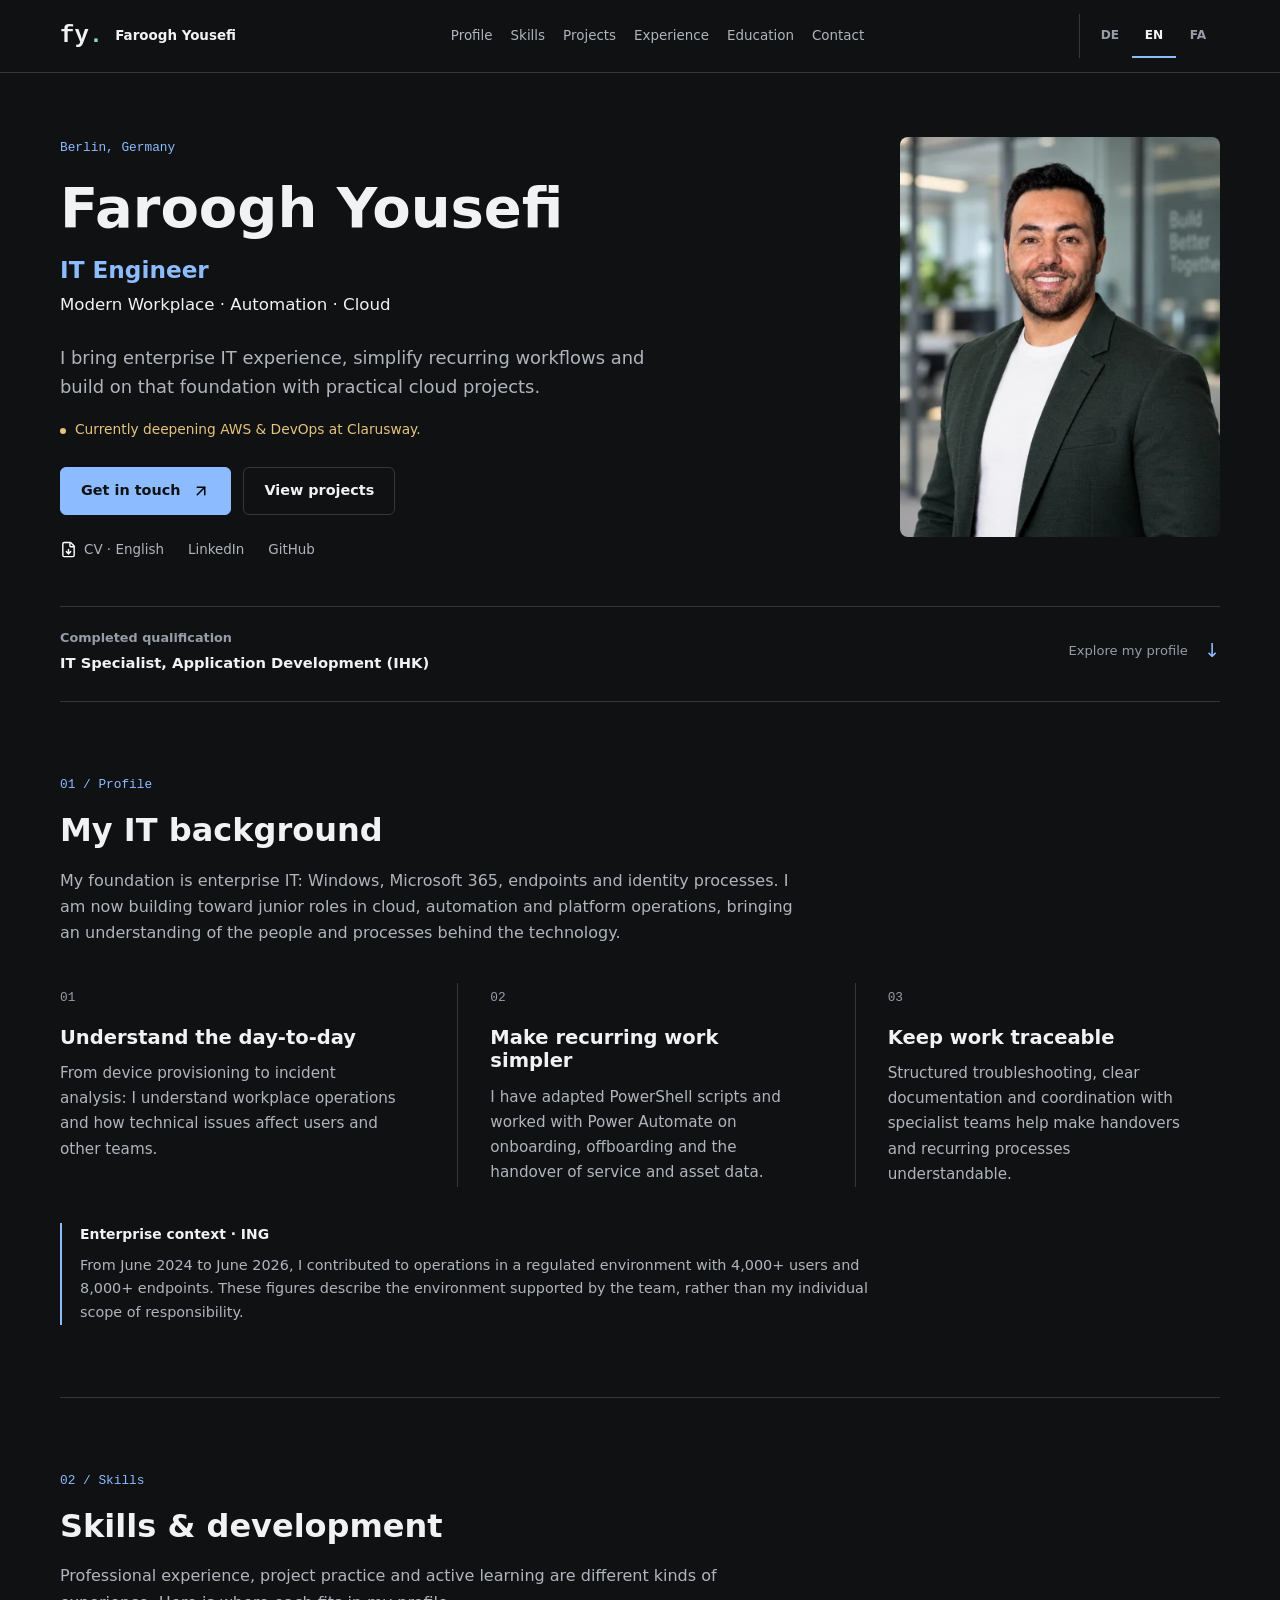
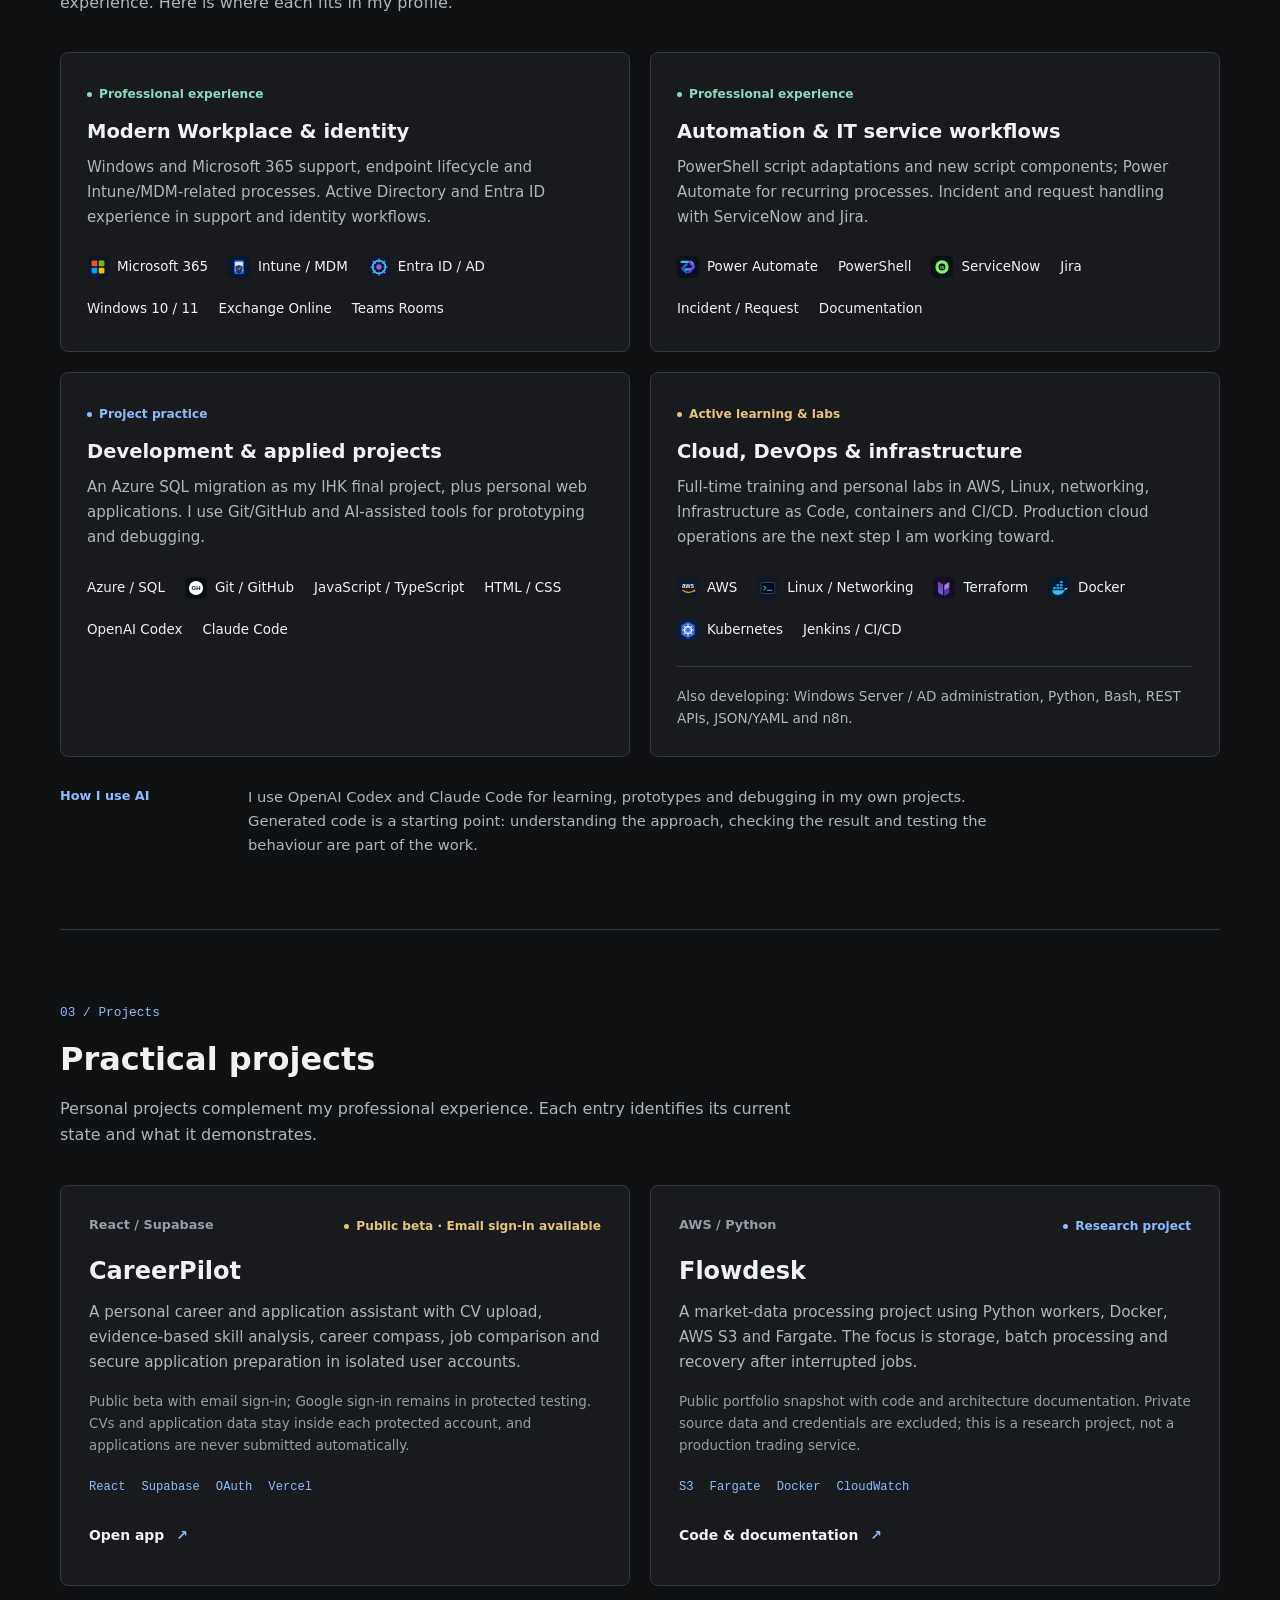
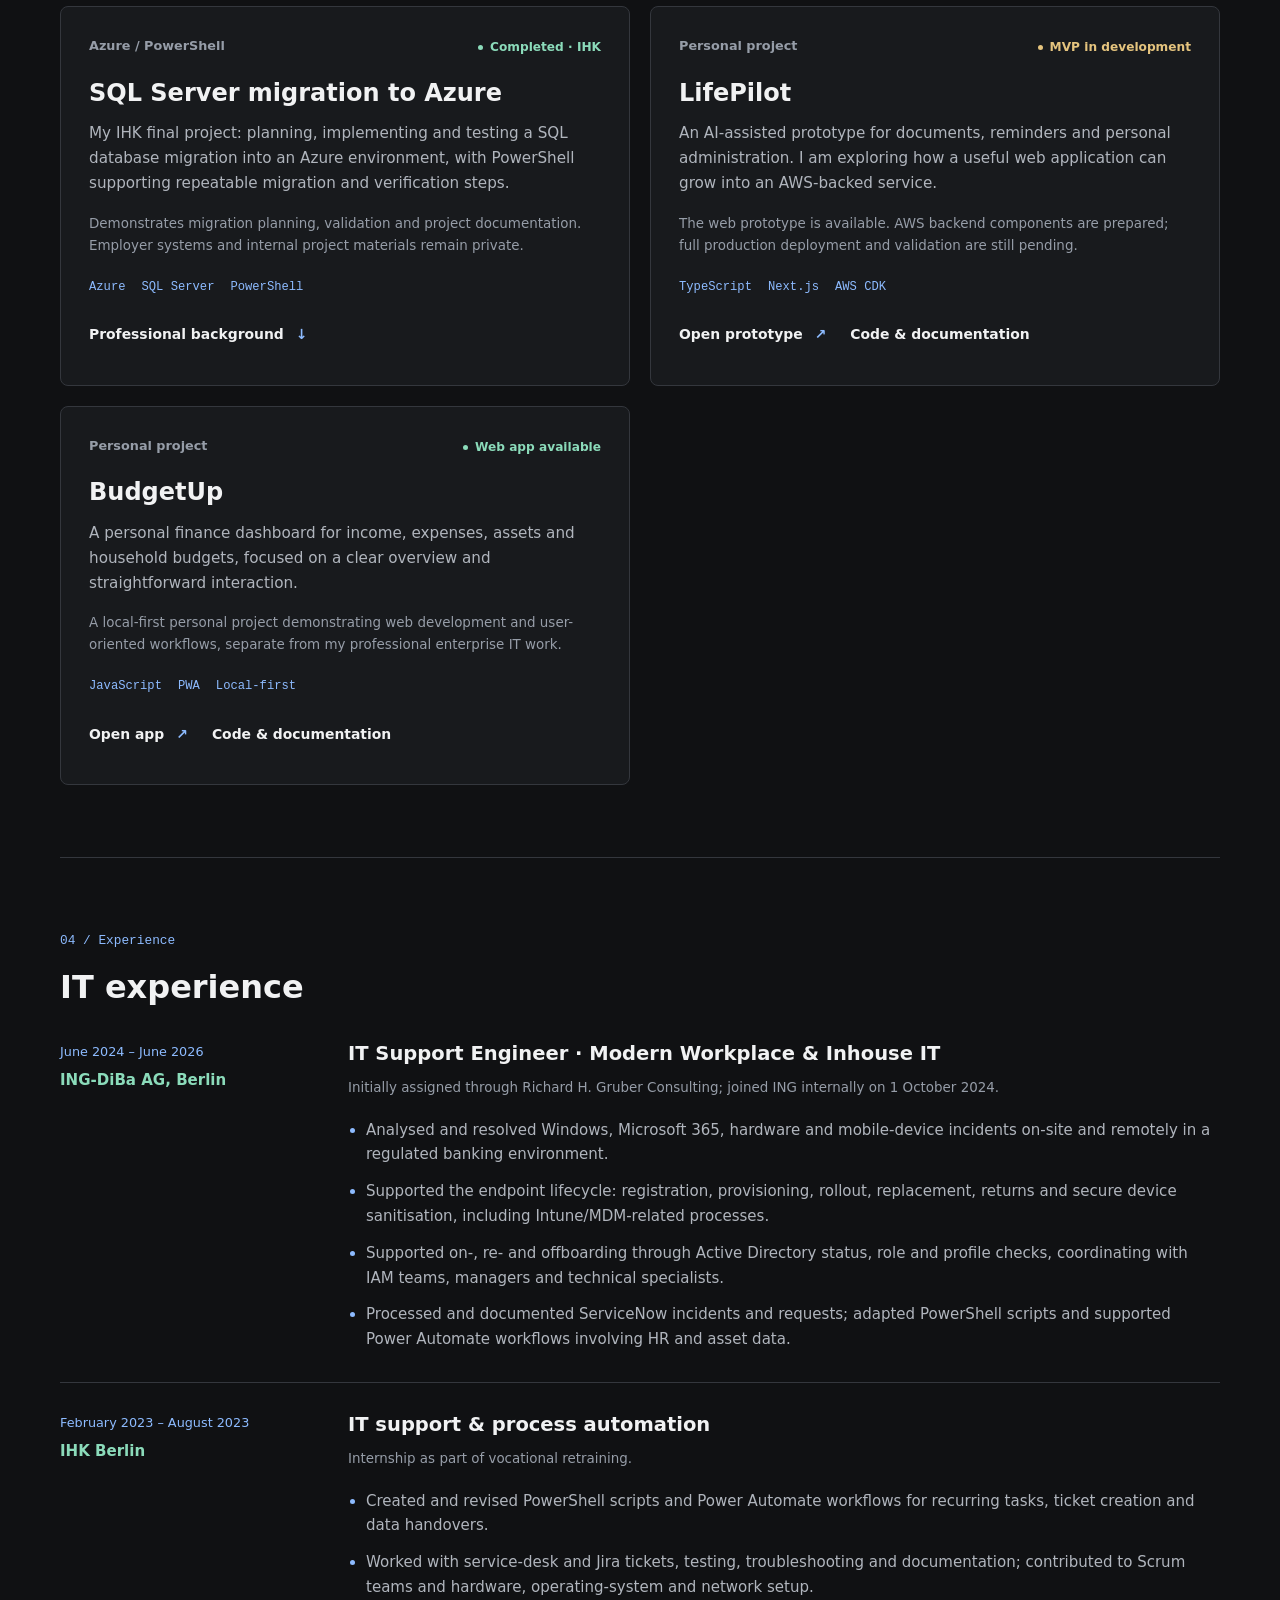
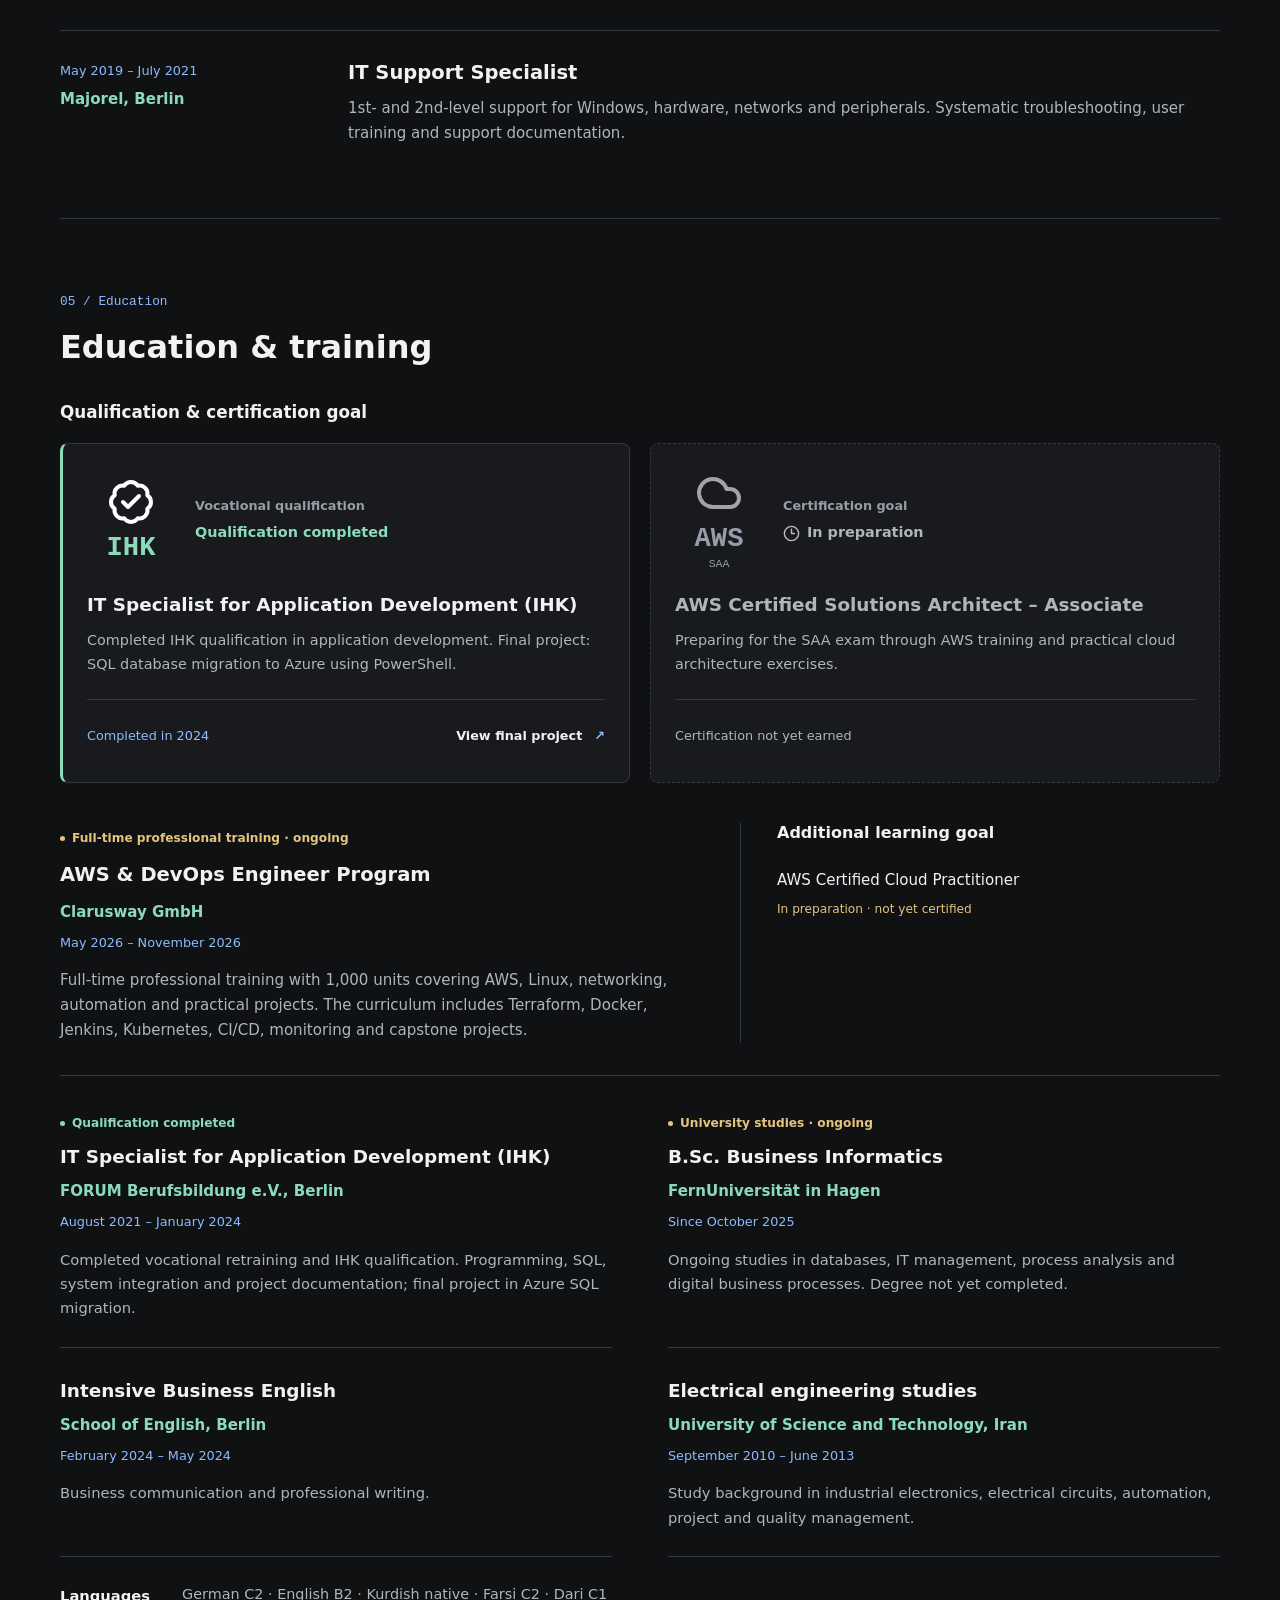
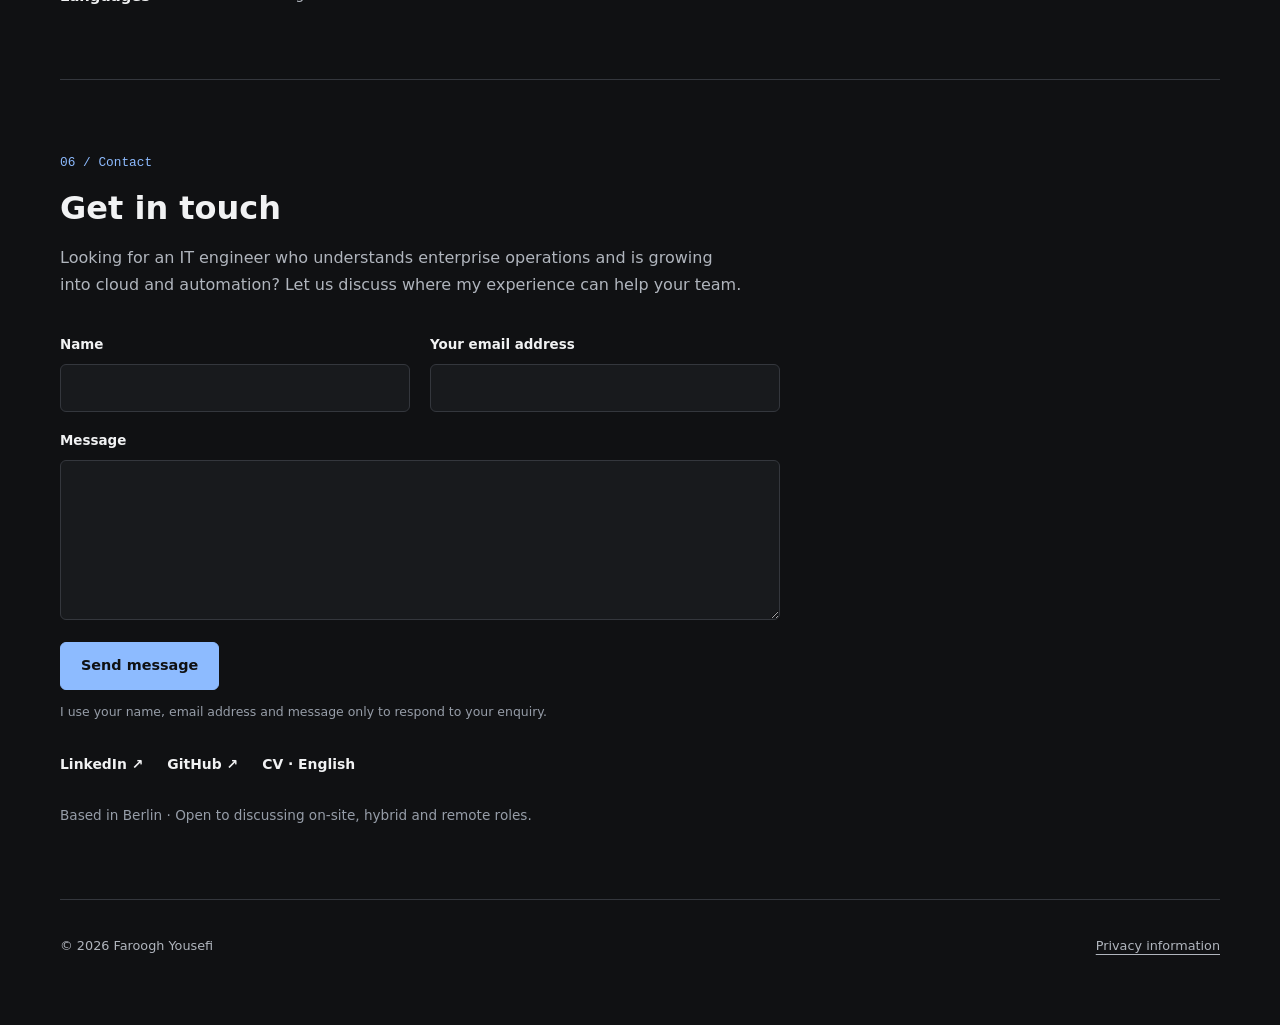
==== commit f11a7658: "Add multilingual private contact form" ====
--- a/index.html
+++ b/index.html
@@ -32,7 +32,7 @@
   <meta name="twitter:description" content="IT Engineer in Berlin with enterprise experience in Microsoft 365, Intune, PowerShell and Power Automate. Developing AWS, Linux and DevOps skills through hands-on projects." />
   <meta name="twitter:image" content="https://www.farooghyousefi.com/assets/faroogh-yousefi-sep-2026-800.webp" />
   <link rel="preload" as="image" href="assets/faroogh-yousefi-sep-2026-400.webp" imagesrcset="assets/faroogh-yousefi-sep-2026-400.webp 400w, assets/faroogh-yousefi-sep-2026-800.webp 800w" imagesizes="(max-width: 360px) 88px, (max-width: 680px) 120px, (max-width: 850px) 240px, (max-width: 1100px) 280px, 320px" />
-  <link rel="stylesheet" href="styles.css?v=1ffd70be146c" />
+  <link rel="stylesheet" href="styles.css?v=ee67be4e2d77" />
   <script type="application/ld+json">{"@context":"https://schema.org","@type":"Person","@id":"https://www.farooghyousefi.com/#person","name":"Faroogh Yousefi","url":"https://www.farooghyousefi.com/","image":"https://www.farooghyousefi.com/assets/faroogh-yousefi-sep-2026-800.webp","jobTitle":"IT Engineer","description":"IT Engineer in Berlin with enterprise experience in Microsoft 365, Intune, PowerShell and Power Automate. Developing AWS, Linux and DevOps skills through hands-on projects.","homeLocation":{"@type":"Place","name":"Berlin, Germany"},"knowsLanguage":["de","en","fa","ku","prs"],"knowsAbout":["Microsoft 365","Modern Workplace","Endpoint Management","Power Automate","PowerShell","IT Service Management"],"hasCredential":{"@type":"EducationalOccupationalCredential","name":"Fachinformatiker für Anwendungsentwicklung (IHK)","credentialCategory":"Vocational qualification"},"alumniOf":{"@type":"EducationalOrganization","name":"FORUM Berufsbildung e.V., Berlin"},"sameAs":["https://www.linkedin.com/in/farooghyousefi/","https://github.com/farooghyousefi"]}</script>
 </head>
 <body>
@@ -184,13 +184,23 @@
 
     <section class="section-shell content-section contact-section" id="contact" aria-labelledby="contact-title">
       <div class="section-heading"><p class="eyebrow">06 / <span data-i18n="nav.contact">Contact</span></p><h2 id="contact-title" data-i18n="contact.title">Get in touch</h2><p class="section-intro" data-i18n="contact.text">Looking for an IT engineer who understands enterprise operations and is growing into cloud and automation? Let us discuss where my experience can help your team.</p></div>
-      <a class="contact-email" href="mailto:career@farooghyousefi.com" dir="ltr">career@farooghyousefi.com <span aria-hidden="true">↗</span></a>
+      <form class="contact-form" id="contact-form" method="post" action="api/contact">
+        <div class="contact-fields">
+          <label><span data-i18n="contact.form.name">Name</span><input name="name" type="text" autocomplete="name" maxlength="120" required /></label>
+          <label><span data-i18n="contact.form.email">Your email address</span><input name="email" type="email" dir="ltr" autocomplete="email" maxlength="254" required /></label>
+          <label class="contact-message"><span data-i18n="contact.form.message">Message</span><textarea name="message" rows="6" minlength="10" maxlength="4000" required></textarea></label>
+        </div>
+        <div class="contact-form-actions"><button class="button primary" type="submit" data-i18n="contact.form.submit">Send message</button><p id="contact-status" role="status" aria-live="polite"></p></div>
+        <p class="contact-form-note" data-i18n="contact.form.notice">I use your name, email address and message only to respond to your enquiry.</p>
+        <div class="contact-honeypot" aria-hidden="true"><label>Website<input name="website" type="text" tabindex="-1" autocomplete="off" /></label></div>
+        <input type="hidden" name="lang" value="en" />
+      </form>
       <div class="contact-links"><a class="text-link" href="https://www.linkedin.com/in/farooghyousefi/" target="_blank" rel="noopener noreferrer">LinkedIn ↗</a><a class="text-link" href="https://github.com/farooghyousefi" target="_blank" rel="noopener noreferrer">GitHub ↗</a><a class="text-link" href="assets/Faroogh-Yousefi-CV-EN.pdf" data-cv-link target="_blank" rel="noopener noreferrer" data-i18n="hero.cv">CV · English</a></div>
       <p class="contact-location" data-i18n="contact.location">Based in Berlin · Open to discussing on-site, hybrid and remote roles.</p>
     </section>
   </main>
-  <footer class="section-shell footer"><p>© 2026 Faroogh Yousefi</p><details class="privacy" id="privacy"><summary data-i18n="privacy.title">Privacy information</summary><div><p data-i18n="privacy.owner">This personal portfolio is published by Faroogh Yousefi, Berlin. Contact: career@farooghyousefi.com.</p><p data-i18n="privacy.hosting">The website is hosted by Vercel. Serving the site involves technical request data such as IP address, requested URL and browser information, which may be processed in hosting and security logs.</p><p data-i18n="privacy.storage">The site does not load advertising or analytics scripts. Your selected language is saved locally in your browser under portfolio-language. You can remove that preference by clearing this site&#39;s browser data.</p><p data-i18n="privacy.contact">The email link opens your email app with the public professional address. External services such as GitHub and LinkedIn receive data when you follow their links. Public CV downloads exclude private address, phone number, birth year and personal email.</p><a href="https://vercel.com/legal/privacy-policy" target="_blank" rel="noopener noreferrer" data-i18n="privacy.vercel">Vercel privacy policy</a></div></details></footer>
+  <footer class="section-shell footer"><p>© 2026 Faroogh Yousefi</p><details class="privacy" id="privacy"><summary data-i18n="privacy.title">Privacy information</summary><div><p data-i18n="privacy.owner">This personal portfolio is published by Faroogh Yousefi in Berlin. You can reach me through the form on this page.</p><p data-i18n="privacy.hosting">The website is hosted by Vercel. Serving the site involves technical request data such as IP address, requested URL and browser information, which may be processed in hosting and security logs.</p><p data-i18n="privacy.storage">The site does not load advertising or analytics scripts. Your selected language is saved locally in your browser under portfolio-language. You can remove that preference by clearing this site&#39;s browser data.</p><p data-i18n="privacy.contact">The contact form processes your name, email address and message so I can respond. Messages are sent through Vercel and Resend. External services such as GitHub and LinkedIn receive data when you follow their links. Public CV downloads exclude private address, phone number, birth year and personal email.</p><a href="https://vercel.com/legal/privacy-policy" target="_blank" rel="noopener noreferrer" data-i18n="privacy.vercel">Vercel privacy policy</a> · <a href="https://resend.com/legal/privacy-policy" target="_blank" rel="noopener noreferrer" data-i18n="privacy.resend">Resend privacy policy</a></div></details></footer>
   <a class="back-to-top" href="#top" data-back-to-top aria-label="Back to top" data-i18n-aria-label="ui.top" title="Back to top" data-i18n-title="ui.top"><img src="assets/icons/arrow-up.svg" width="22" height="22" alt="" /></a>
-  <script src="script.js?v=1ffd70be146c"></script>
+  <script src="script.js?v=ee67be4e2d77"></script>
 </body>
 </html>
--- a/styles.css
+++ b/styles.css
@@ -17,10 +17,10 @@
 html { scroll-behavior: smooth; scroll-padding-top: 90px; }
 body { margin: 0; background: var(--bg); color: var(--text); font-family: var(--font); font-size: 1rem; line-height: 1.65; }
 body, main { min-width: 0; }
-button, input, summary { font: inherit; }
+button, input, textarea, summary { font: inherit; }
 a { color: inherit; text-underline-offset: 5px; }
 a, button, summary { touch-action: manipulation; -webkit-tap-highlight-color: transparent; }
-a:focus-visible, button:focus-visible, summary:focus-visible { outline: 2px solid var(--blue); outline-offset: 5px; }
+a:focus-visible, button:focus-visible, input:focus-visible, textarea:focus-visible, summary:focus-visible { outline: 2px solid var(--blue); outline-offset: 5px; }
 [tabindex="-1"]:focus { outline: none; }
 img { display: block; max-width: 100%; }
 h1, h2, h3, p, figure { margin: 0; }
@@ -184,8 +184,22 @@
 /* Contact, public privacy note and unobtrusive return navigation. */
 .contact-section h2 { max-width: 28ch; }
 .contact-section .section-intro { max-width: 67ch; }
-.contact-email { display: inline-flex; align-items: baseline; gap: 20px; min-height: 44px; color: var(--blue); font-size: 1.7rem; text-decoration: none; font-weight: 550; white-space: nowrap; }
-.contact-email > span { font-size: 1.3rem; }
+.contact-form { position: relative; width: min(100%, 720px); }
+.contact-fields { display: grid; grid-template-columns: repeat(2, minmax(0, 1fr)); gap: 18px 20px; }
+.contact-fields label { display: grid; gap: 8px; min-width: 0; color: var(--text); font-size: .84rem; font-weight: 600; }
+.contact-fields input, .contact-fields textarea { width: 100%; min-width: 0; border: 1px solid var(--line); border-radius: 6px; background: var(--surface); color: var(--text); padding: 12px 14px; font-weight: 400; }
+.contact-fields input { min-height: 48px; }
+.contact-fields textarea { min-height: 146px; resize: vertical; }
+.contact-fields input:hover, .contact-fields textarea:hover { border-color: var(--subtle); }
+.contact-message { grid-column: 1 / -1; }
+.contact-form-actions { display: flex; align-items: center; flex-wrap: wrap; gap: 12px 20px; margin-top: 22px; }
+.contact-form-actions button { cursor: pointer; }
+.contact-form-actions button:disabled { cursor: wait; opacity: .72; }
+#contact-status { min-height: 24px; font-size: .85rem; }
+#contact-status[data-state="success"] { color: var(--mint); }
+#contact-status[data-state="error"] { color: var(--amber); }
+.contact-form-note { margin-top: 12px; font-size: .78rem; color: var(--subtle); }
+.contact-honeypot { position: absolute; width: 1px; height: 1px; overflow: hidden; clip-path: inset(50%); white-space: nowrap; }
 .contact-links { display: flex; flex-wrap: wrap; gap: 24px; margin-top: 20px; }
 .contact-location { margin-top: 18px; font-size: .85rem; color: var(--subtle); }
 .footer { border-top: 1px solid var(--line); display: grid; grid-template-columns: 1fr auto; align-items: baseline; gap: 20px; padding-block: 24px 38px; font-size: .8rem; }
@@ -208,7 +222,6 @@
   .language-switcher a:hover { color: var(--text); background: var(--surface); }
   .button.primary:hover { background: #b3d2ff; }
   .button.secondary:hover { background: var(--surface); border-color: var(--blue); }
-  .contact-email:hover { text-decoration: underline; }
 }
 @media (max-width: 1100px) {
   .brand-name { display: none; }
@@ -281,7 +294,7 @@
   .timeline-content h3 { font-size: 1.15rem; }
   .certifications { border-inline-start: 0; border-top: 1px solid var(--line); padding-inline-start: 0; padding-top: 24px; }
   .education-grid { gap: 24px; margin-top: 26px; }
-  .contact-email { font-size: 1.07rem; gap: 10px; }
+  .contact-fields { grid-template-columns: 1fr; }
   .contact-links { gap: 22px; margin-top: 10px; }
   .footer { font-size: .74rem; gap: 12px; padding-bottom: 72px; }
   .privacy summary { font-size: .74rem; }
@@ -294,14 +307,12 @@
   .hero h1 { font-size: 1.75rem; }
   .hero-specialisms { font-size: .8rem; }
   .button { font-size: .78rem; padding-inline: 8px; }
-  .contact-email { font-size: 1rem; }
   .footer { grid-template-columns: 1fr; gap: 2px; }
   .privacy summary { grid-row: 2; grid-column: 1; }
 }
 @media (max-width: 300px) {
   .header-inner { gap: 4px; }
   .brand-mark { font-size: 1.125rem; }
-  .contact-email { font-size: .875rem; gap: 6px; }
 }
 @media (prefers-reduced-motion: reduce) {
   html { scroll-behavior: auto; }
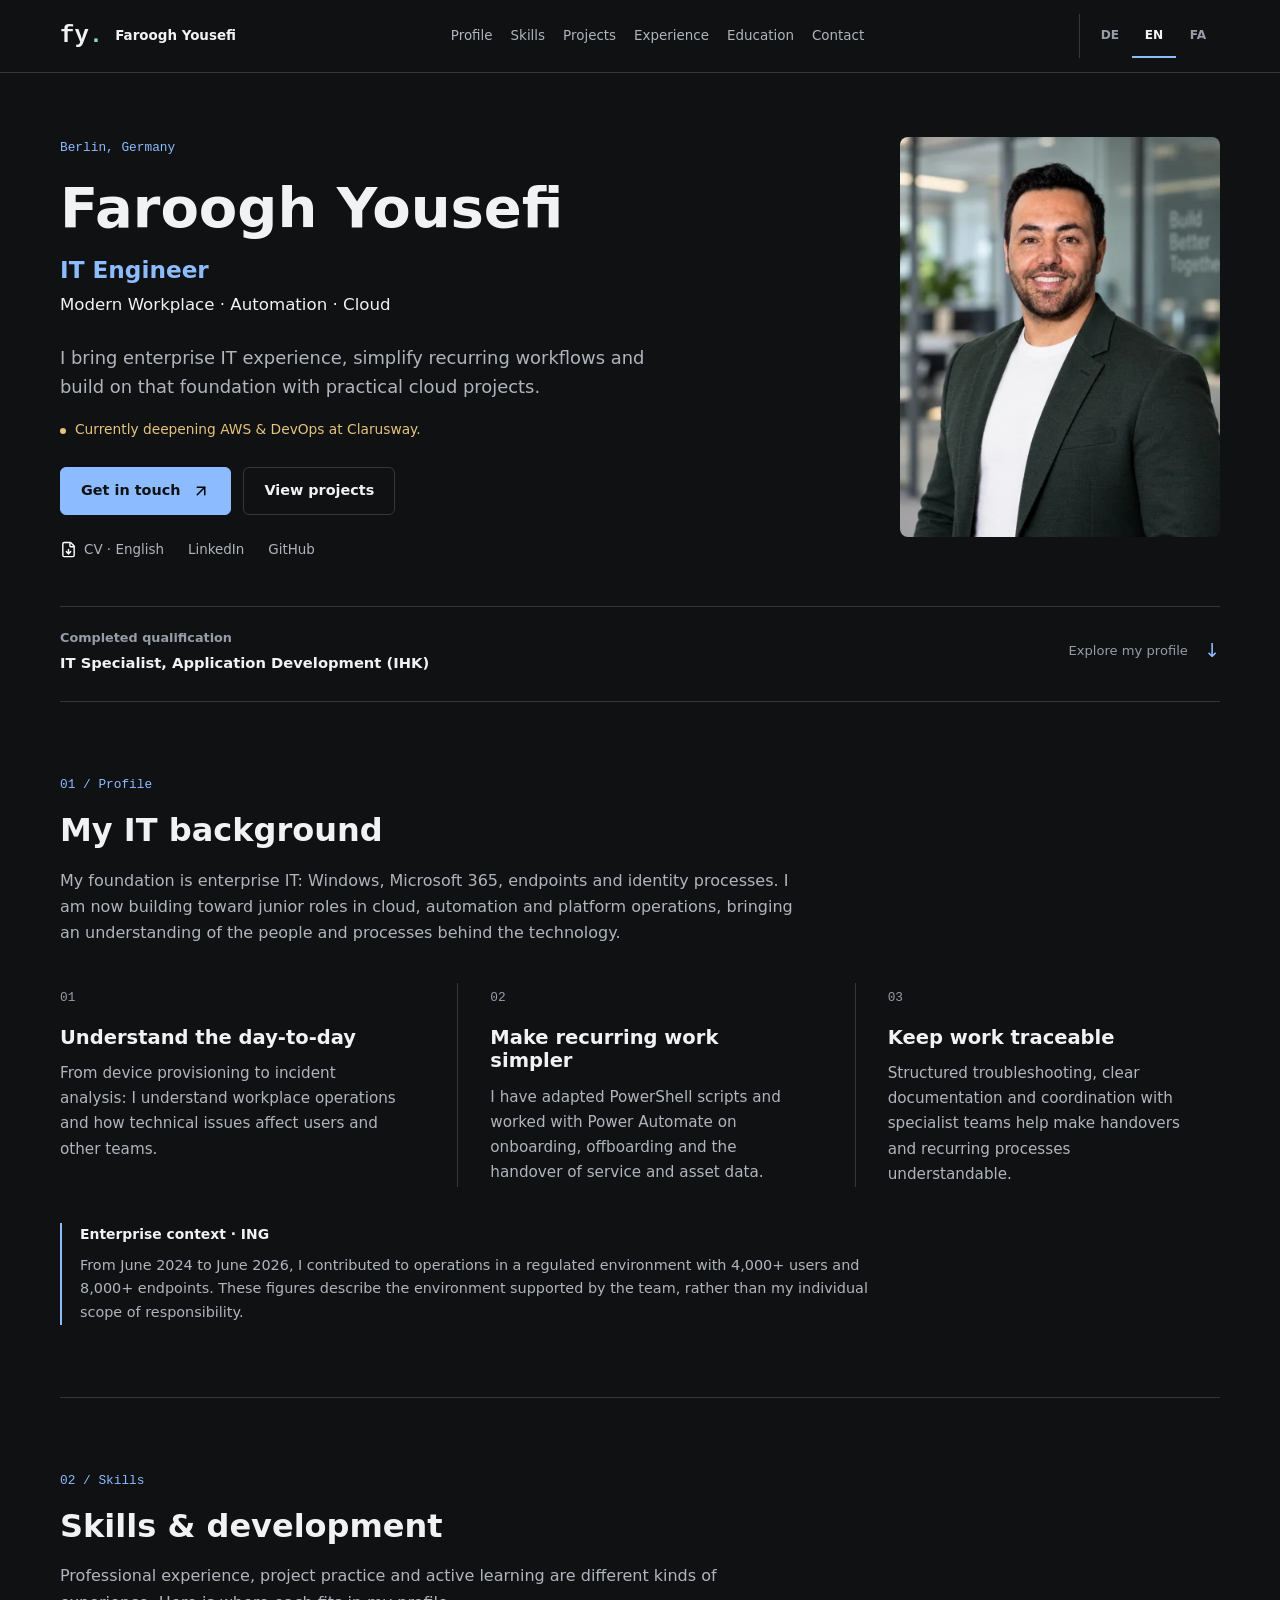
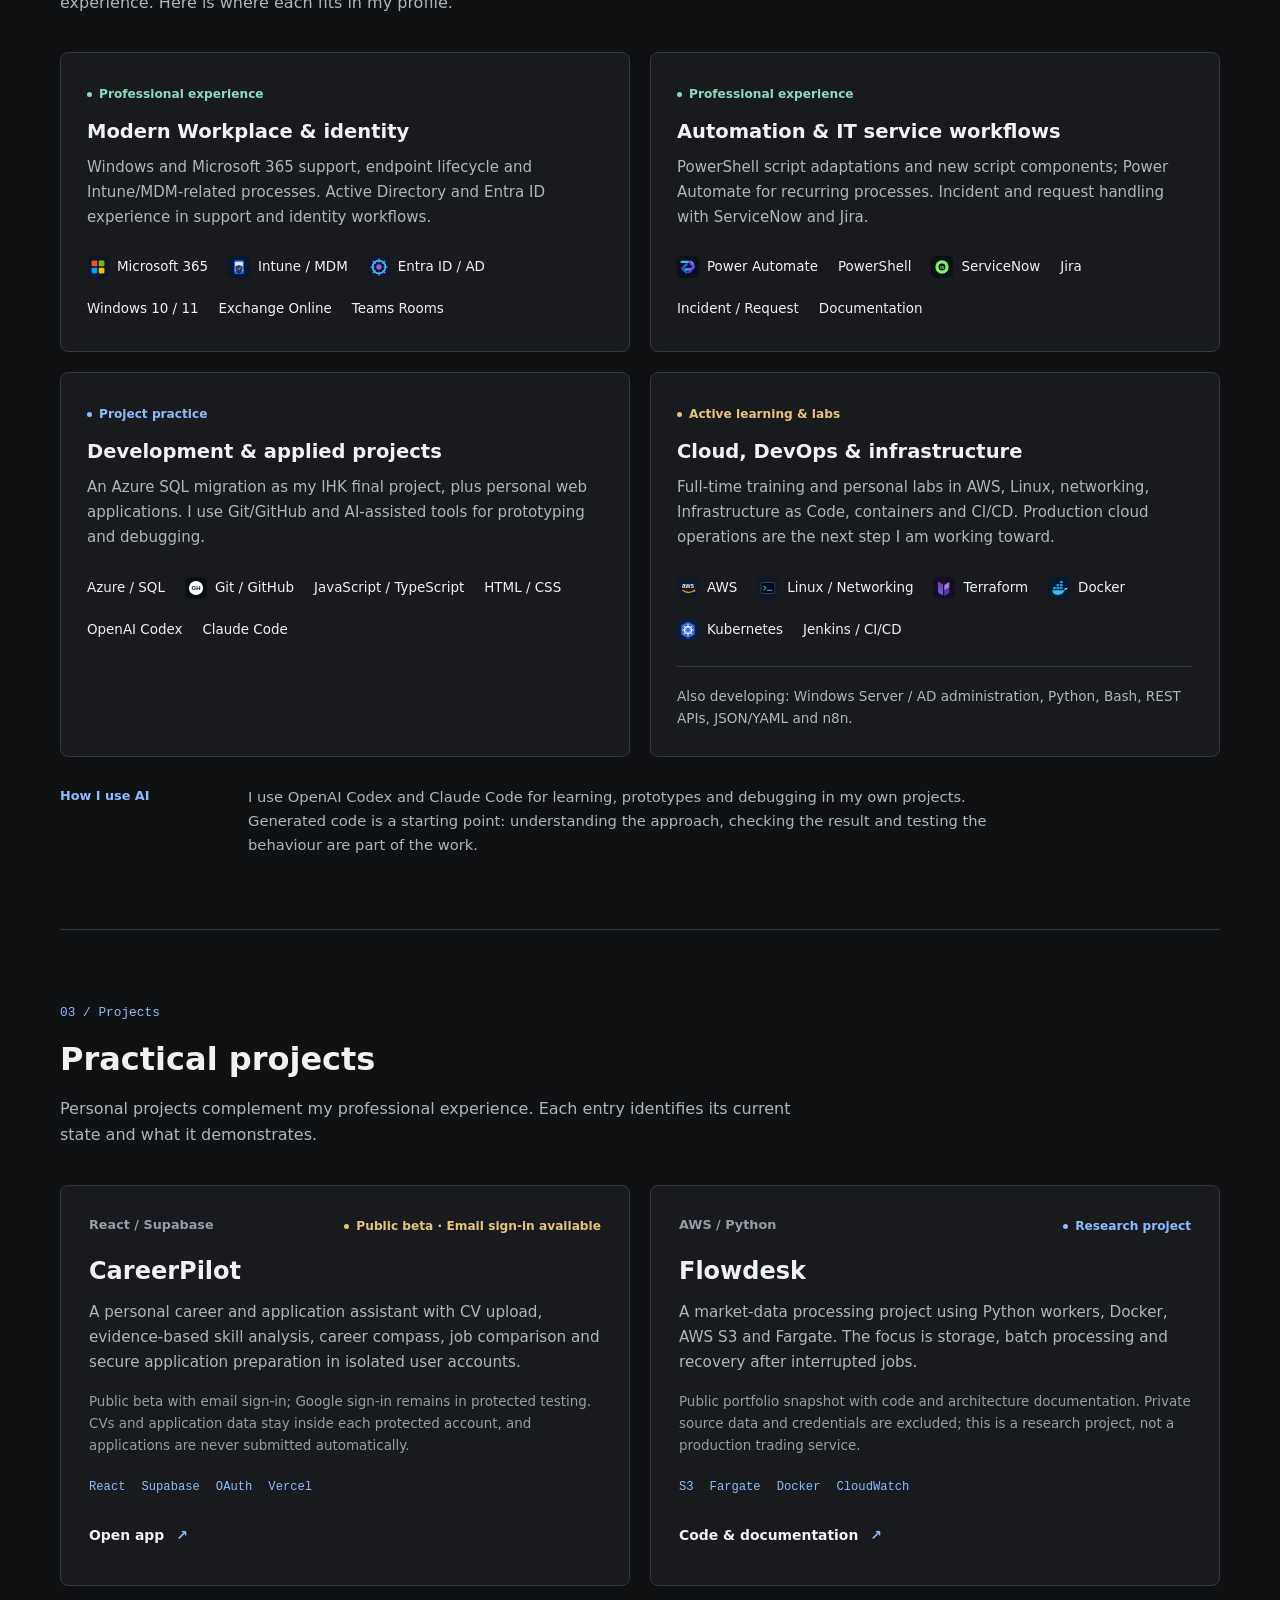
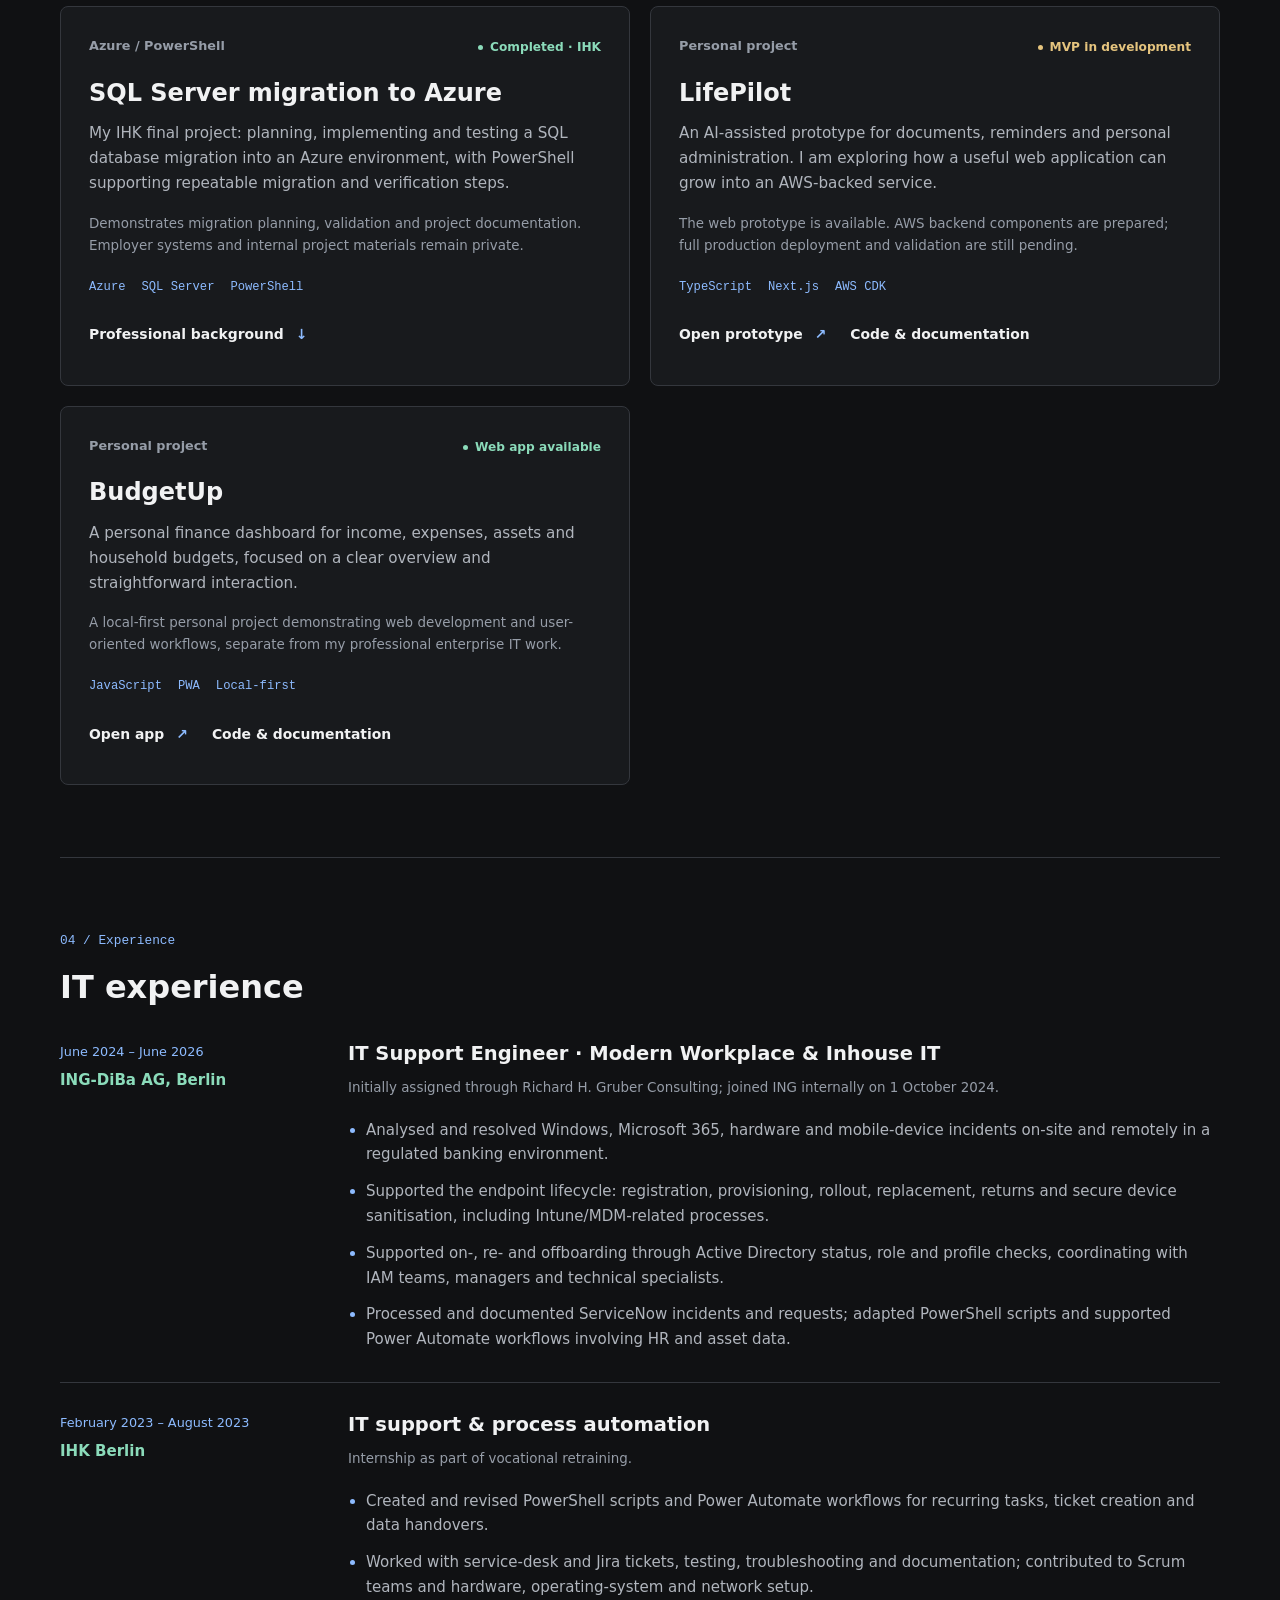
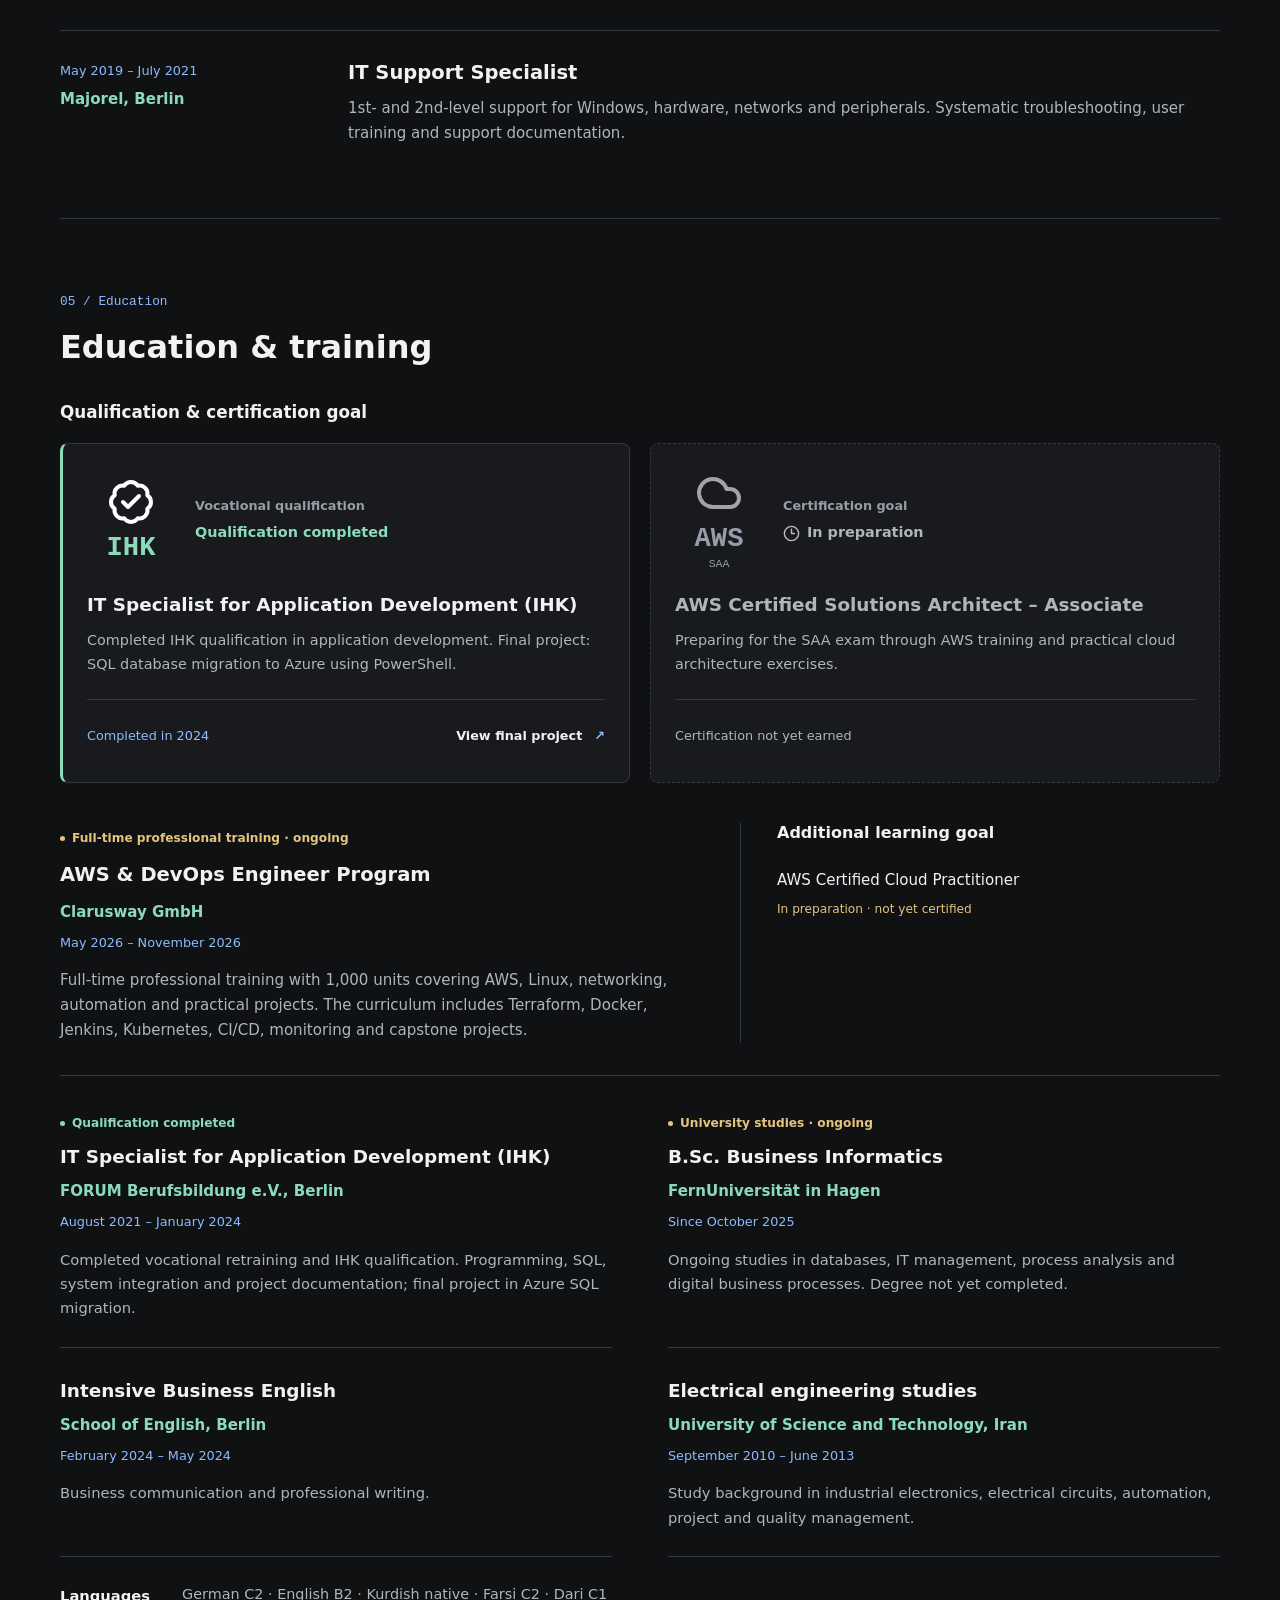
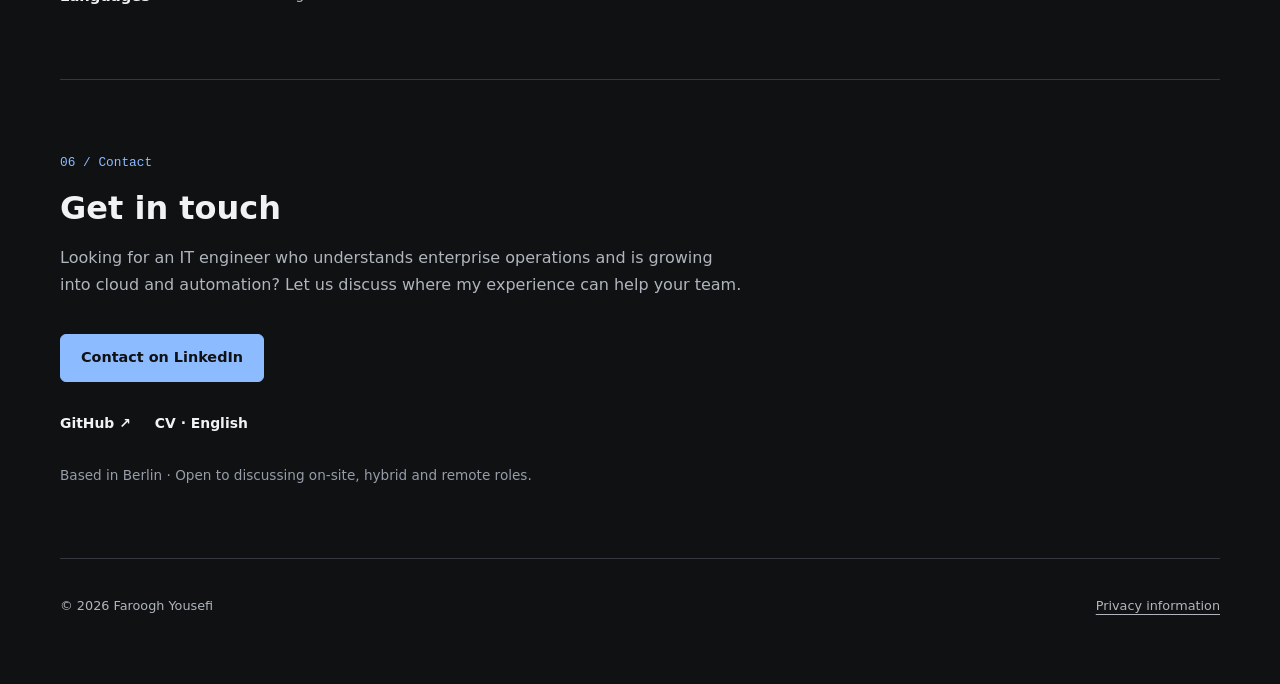
==== commit c608af32: "Remove public email from portfolio pages" ====
--- a/index.html
+++ b/index.html
@@ -32,7 +32,7 @@
   <meta name="twitter:description" content="IT Engineer in Berlin with enterprise experience in Microsoft 365, Intune, PowerShell and Power Automate. Developing AWS, Linux and DevOps skills through hands-on projects." />
   <meta name="twitter:image" content="https://www.farooghyousefi.com/assets/faroogh-yousefi-sep-2026-800.webp" />
   <link rel="preload" as="image" href="assets/faroogh-yousefi-sep-2026-400.webp" imagesrcset="assets/faroogh-yousefi-sep-2026-400.webp 400w, assets/faroogh-yousefi-sep-2026-800.webp 800w" imagesizes="(max-width: 360px) 88px, (max-width: 680px) 120px, (max-width: 850px) 240px, (max-width: 1100px) 280px, 320px" />
-  <link rel="stylesheet" href="styles.css?v=ee67be4e2d77" />
+  <link rel="stylesheet" href="styles.css?v=dbab9e78bcc9" />
   <script type="application/ld+json">{"@context":"https://schema.org","@type":"Person","@id":"https://www.farooghyousefi.com/#person","name":"Faroogh Yousefi","url":"https://www.farooghyousefi.com/","image":"https://www.farooghyousefi.com/assets/faroogh-yousefi-sep-2026-800.webp","jobTitle":"IT Engineer","description":"IT Engineer in Berlin with enterprise experience in Microsoft 365, Intune, PowerShell and Power Automate. Developing AWS, Linux and DevOps skills through hands-on projects.","homeLocation":{"@type":"Place","name":"Berlin, Germany"},"knowsLanguage":["de","en","fa","ku","prs"],"knowsAbout":["Microsoft 365","Modern Workplace","Endpoint Management","Power Automate","PowerShell","IT Service Management"],"hasCredential":{"@type":"EducationalOccupationalCredential","name":"Fachinformatiker für Anwendungsentwicklung (IHK)","credentialCategory":"Vocational qualification"},"alumniOf":{"@type":"EducationalOrganization","name":"FORUM Berufsbildung e.V., Berlin"},"sameAs":["https://www.linkedin.com/in/farooghyousefi/","https://github.com/farooghyousefi"]}</script>
 </head>
 <body>
@@ -184,23 +184,13 @@
 
     <section class="section-shell content-section contact-section" id="contact" aria-labelledby="contact-title">
       <div class="section-heading"><p class="eyebrow">06 / <span data-i18n="nav.contact">Contact</span></p><h2 id="contact-title" data-i18n="contact.title">Get in touch</h2><p class="section-intro" data-i18n="contact.text">Looking for an IT engineer who understands enterprise operations and is growing into cloud and automation? Let us discuss where my experience can help your team.</p></div>
-      <form class="contact-form" id="contact-form" method="post" action="api/contact">
-        <div class="contact-fields">
-          <label><span data-i18n="contact.form.name">Name</span><input name="name" type="text" autocomplete="name" maxlength="120" required /></label>
-          <label><span data-i18n="contact.form.email">Your email address</span><input name="email" type="email" dir="ltr" autocomplete="email" maxlength="254" required /></label>
-          <label class="contact-message"><span data-i18n="contact.form.message">Message</span><textarea name="message" rows="6" minlength="10" maxlength="4000" required></textarea></label>
-        </div>
-        <div class="contact-form-actions"><button class="button primary" type="submit" data-i18n="contact.form.submit">Send message</button><p id="contact-status" role="status" aria-live="polite"></p></div>
-        <p class="contact-form-note" data-i18n="contact.form.notice">I use your name, email address and message only to respond to your enquiry.</p>
-        <div class="contact-honeypot" aria-hidden="true"><label>Website<input name="website" type="text" tabindex="-1" autocomplete="off" /></label></div>
-        <input type="hidden" name="lang" value="en" />
-      </form>
-      <div class="contact-links"><a class="text-link" href="https://www.linkedin.com/in/farooghyousefi/" target="_blank" rel="noopener noreferrer">LinkedIn ↗</a><a class="text-link" href="https://github.com/farooghyousefi" target="_blank" rel="noopener noreferrer">GitHub ↗</a><a class="text-link" href="assets/Faroogh-Yousefi-CV-EN.pdf" data-cv-link target="_blank" rel="noopener noreferrer" data-i18n="hero.cv">CV · English</a></div>
+      <a class="button primary" href="https://www.linkedin.com/in/farooghyousefi/" target="_blank" rel="noopener noreferrer" data-i18n="contact.linkedin">Contact on LinkedIn</a>
+      <div class="contact-links"><a class="text-link" href="https://github.com/farooghyousefi" target="_blank" rel="noopener noreferrer">GitHub ↗</a><a class="text-link" href="assets/Faroogh-Yousefi-CV-EN.pdf" data-cv-link target="_blank" rel="noopener noreferrer" data-i18n="hero.cv">CV · English</a></div>
       <p class="contact-location" data-i18n="contact.location">Based in Berlin · Open to discussing on-site, hybrid and remote roles.</p>
     </section>
   </main>
-  <footer class="section-shell footer"><p>© 2026 Faroogh Yousefi</p><details class="privacy" id="privacy"><summary data-i18n="privacy.title">Privacy information</summary><div><p data-i18n="privacy.owner">This personal portfolio is published by Faroogh Yousefi in Berlin. You can reach me through the form on this page.</p><p data-i18n="privacy.hosting">The website is hosted by Vercel. Serving the site involves technical request data such as IP address, requested URL and browser information, which may be processed in hosting and security logs.</p><p data-i18n="privacy.storage">The site does not load advertising or analytics scripts. Your selected language is saved locally in your browser under portfolio-language. You can remove that preference by clearing this site&#39;s browser data.</p><p data-i18n="privacy.contact">The contact form processes your name, email address and message so I can respond. Messages are sent through Vercel and Resend. External services such as GitHub and LinkedIn receive data when you follow their links. Public CV downloads exclude private address, phone number, birth year and personal email.</p><a href="https://vercel.com/legal/privacy-policy" target="_blank" rel="noopener noreferrer" data-i18n="privacy.vercel">Vercel privacy policy</a> · <a href="https://resend.com/legal/privacy-policy" target="_blank" rel="noopener noreferrer" data-i18n="privacy.resend">Resend privacy policy</a></div></details></footer>
+  <footer class="section-shell footer"><p>© 2026 Faroogh Yousefi</p><details class="privacy" id="privacy"><summary data-i18n="privacy.title">Privacy information</summary><div><p data-i18n="privacy.owner">This personal portfolio is published by Faroogh Yousefi in Berlin. You can reach me through LinkedIn.</p><p data-i18n="privacy.hosting">The website is hosted by Vercel. Serving the site involves technical request data such as IP address, requested URL and browser information, which may be processed in hosting and security logs.</p><p data-i18n="privacy.storage">The site does not load advertising or analytics scripts. Your selected language is saved locally in your browser under portfolio-language. You can remove that preference by clearing this site&#39;s browser data.</p><p data-i18n="privacy.contact">External services such as GitHub and LinkedIn receive data when you follow their links. Public CV downloads exclude private address, phone number, birth year and personal email.</p><a href="https://vercel.com/legal/privacy-policy" target="_blank" rel="noopener noreferrer" data-i18n="privacy.vercel">Vercel privacy policy</a></div></details></footer>
   <a class="back-to-top" href="#top" data-back-to-top aria-label="Back to top" data-i18n-aria-label="ui.top" title="Back to top" data-i18n-title="ui.top"><img src="assets/icons/arrow-up.svg" width="22" height="22" alt="" /></a>
-  <script src="script.js?v=ee67be4e2d77"></script>
+  <script src="script.js?v=dbab9e78bcc9"></script>
 </body>
 </html>
--- a/styles.css
+++ b/styles.css
@@ -17,10 +17,10 @@
 html { scroll-behavior: smooth; scroll-padding-top: 90px; }
 body { margin: 0; background: var(--bg); color: var(--text); font-family: var(--font); font-size: 1rem; line-height: 1.65; }
 body, main { min-width: 0; }
-button, input, textarea, summary { font: inherit; }
+button, input, summary { font: inherit; }
 a { color: inherit; text-underline-offset: 5px; }
 a, button, summary { touch-action: manipulation; -webkit-tap-highlight-color: transparent; }
-a:focus-visible, button:focus-visible, input:focus-visible, textarea:focus-visible, summary:focus-visible { outline: 2px solid var(--blue); outline-offset: 5px; }
+a:focus-visible, button:focus-visible, summary:focus-visible { outline: 2px solid var(--blue); outline-offset: 5px; }
 [tabindex="-1"]:focus { outline: none; }
 img { display: block; max-width: 100%; }
 h1, h2, h3, p, figure { margin: 0; }
@@ -184,22 +184,6 @@
 /* Contact, public privacy note and unobtrusive return navigation. */
 .contact-section h2 { max-width: 28ch; }
 .contact-section .section-intro { max-width: 67ch; }
-.contact-form { position: relative; width: min(100%, 720px); }
-.contact-fields { display: grid; grid-template-columns: repeat(2, minmax(0, 1fr)); gap: 18px 20px; }
-.contact-fields label { display: grid; gap: 8px; min-width: 0; color: var(--text); font-size: .84rem; font-weight: 600; }
-.contact-fields input, .contact-fields textarea { width: 100%; min-width: 0; border: 1px solid var(--line); border-radius: 6px; background: var(--surface); color: var(--text); padding: 12px 14px; font-weight: 400; }
-.contact-fields input { min-height: 48px; }
-.contact-fields textarea { min-height: 146px; resize: vertical; }
-.contact-fields input:hover, .contact-fields textarea:hover { border-color: var(--subtle); }
-.contact-message { grid-column: 1 / -1; }
-.contact-form-actions { display: flex; align-items: center; flex-wrap: wrap; gap: 12px 20px; margin-top: 22px; }
-.contact-form-actions button { cursor: pointer; }
-.contact-form-actions button:disabled { cursor: wait; opacity: .72; }
-#contact-status { min-height: 24px; font-size: .85rem; }
-#contact-status[data-state="success"] { color: var(--mint); }
-#contact-status[data-state="error"] { color: var(--amber); }
-.contact-form-note { margin-top: 12px; font-size: .78rem; color: var(--subtle); }
-.contact-honeypot { position: absolute; width: 1px; height: 1px; overflow: hidden; clip-path: inset(50%); white-space: nowrap; }
 .contact-links { display: flex; flex-wrap: wrap; gap: 24px; margin-top: 20px; }
 .contact-location { margin-top: 18px; font-size: .85rem; color: var(--subtle); }
 .footer { border-top: 1px solid var(--line); display: grid; grid-template-columns: 1fr auto; align-items: baseline; gap: 20px; padding-block: 24px 38px; font-size: .8rem; }
@@ -294,7 +278,6 @@
   .timeline-content h3 { font-size: 1.15rem; }
   .certifications { border-inline-start: 0; border-top: 1px solid var(--line); padding-inline-start: 0; padding-top: 24px; }
   .education-grid { gap: 24px; margin-top: 26px; }
-  .contact-fields { grid-template-columns: 1fr; }
   .contact-links { gap: 22px; margin-top: 10px; }
   .footer { font-size: .74rem; gap: 12px; padding-bottom: 72px; }
   .privacy summary { font-size: .74rem; }
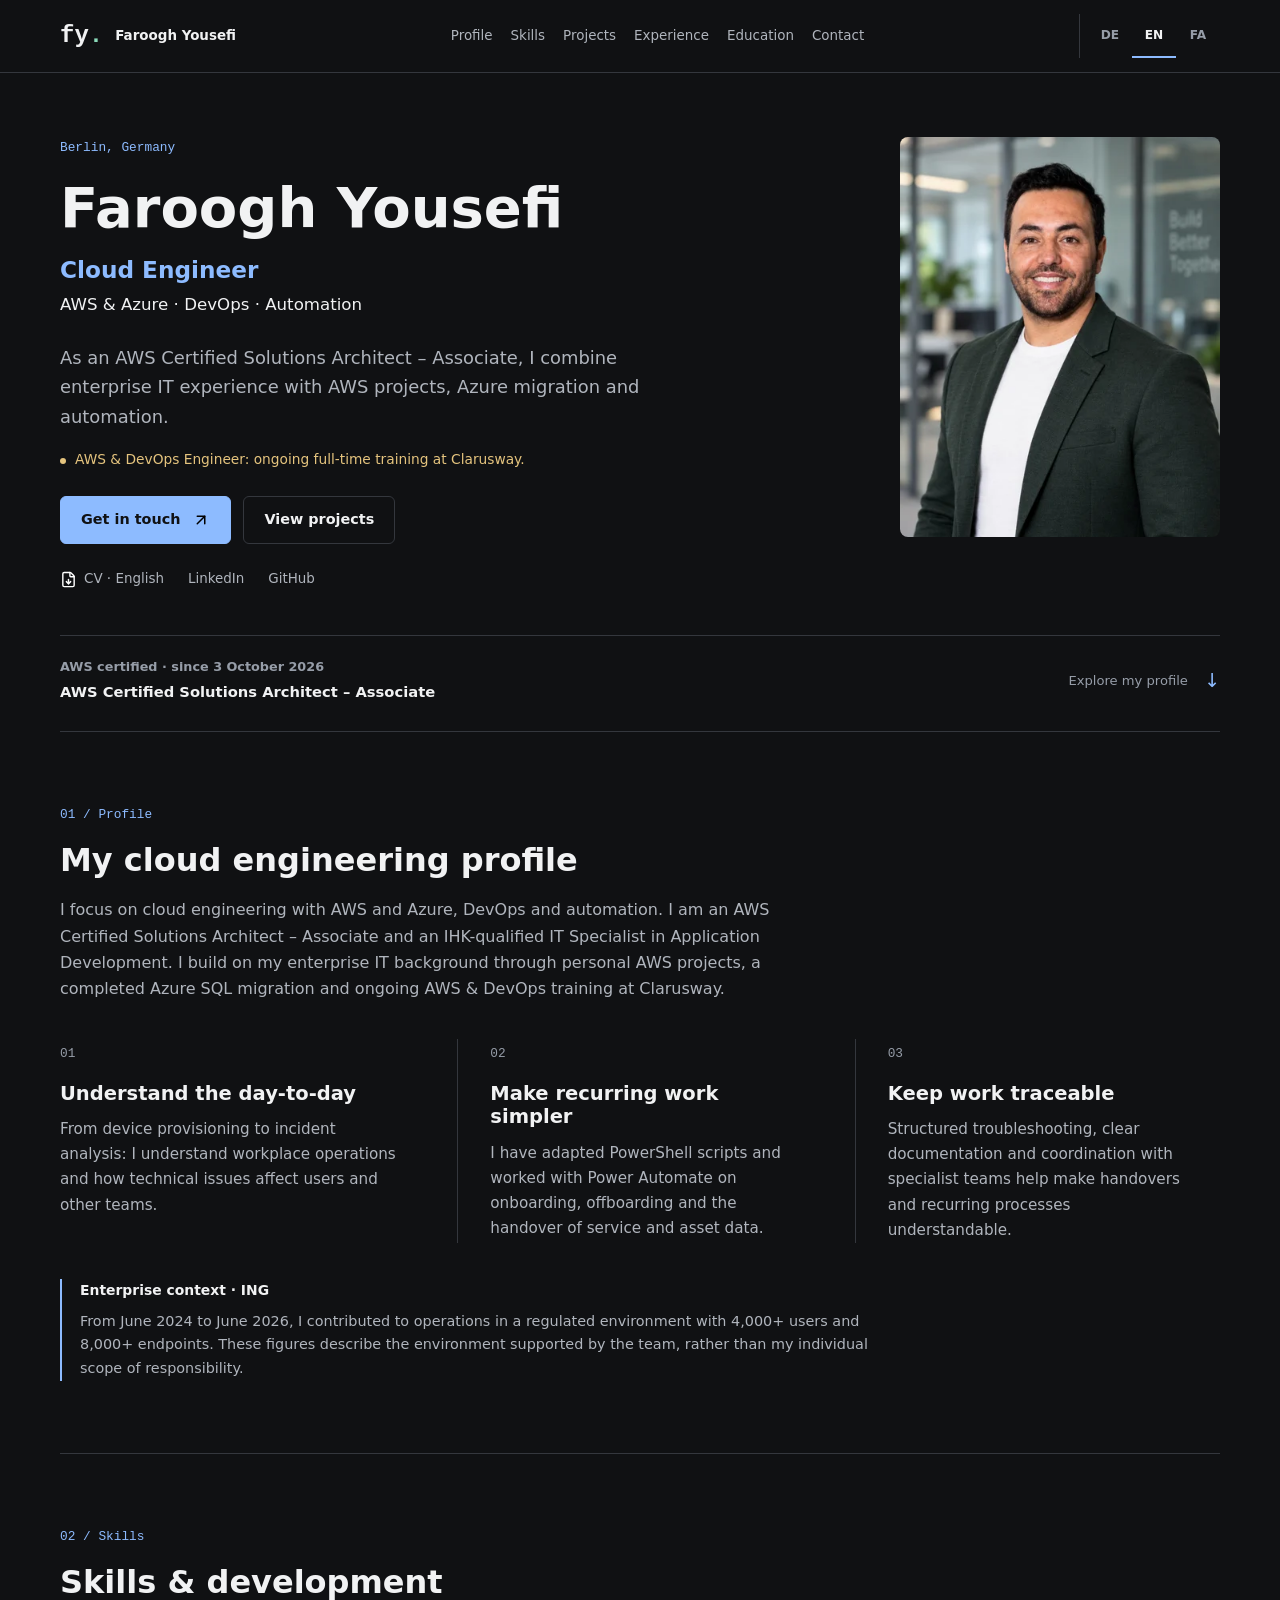
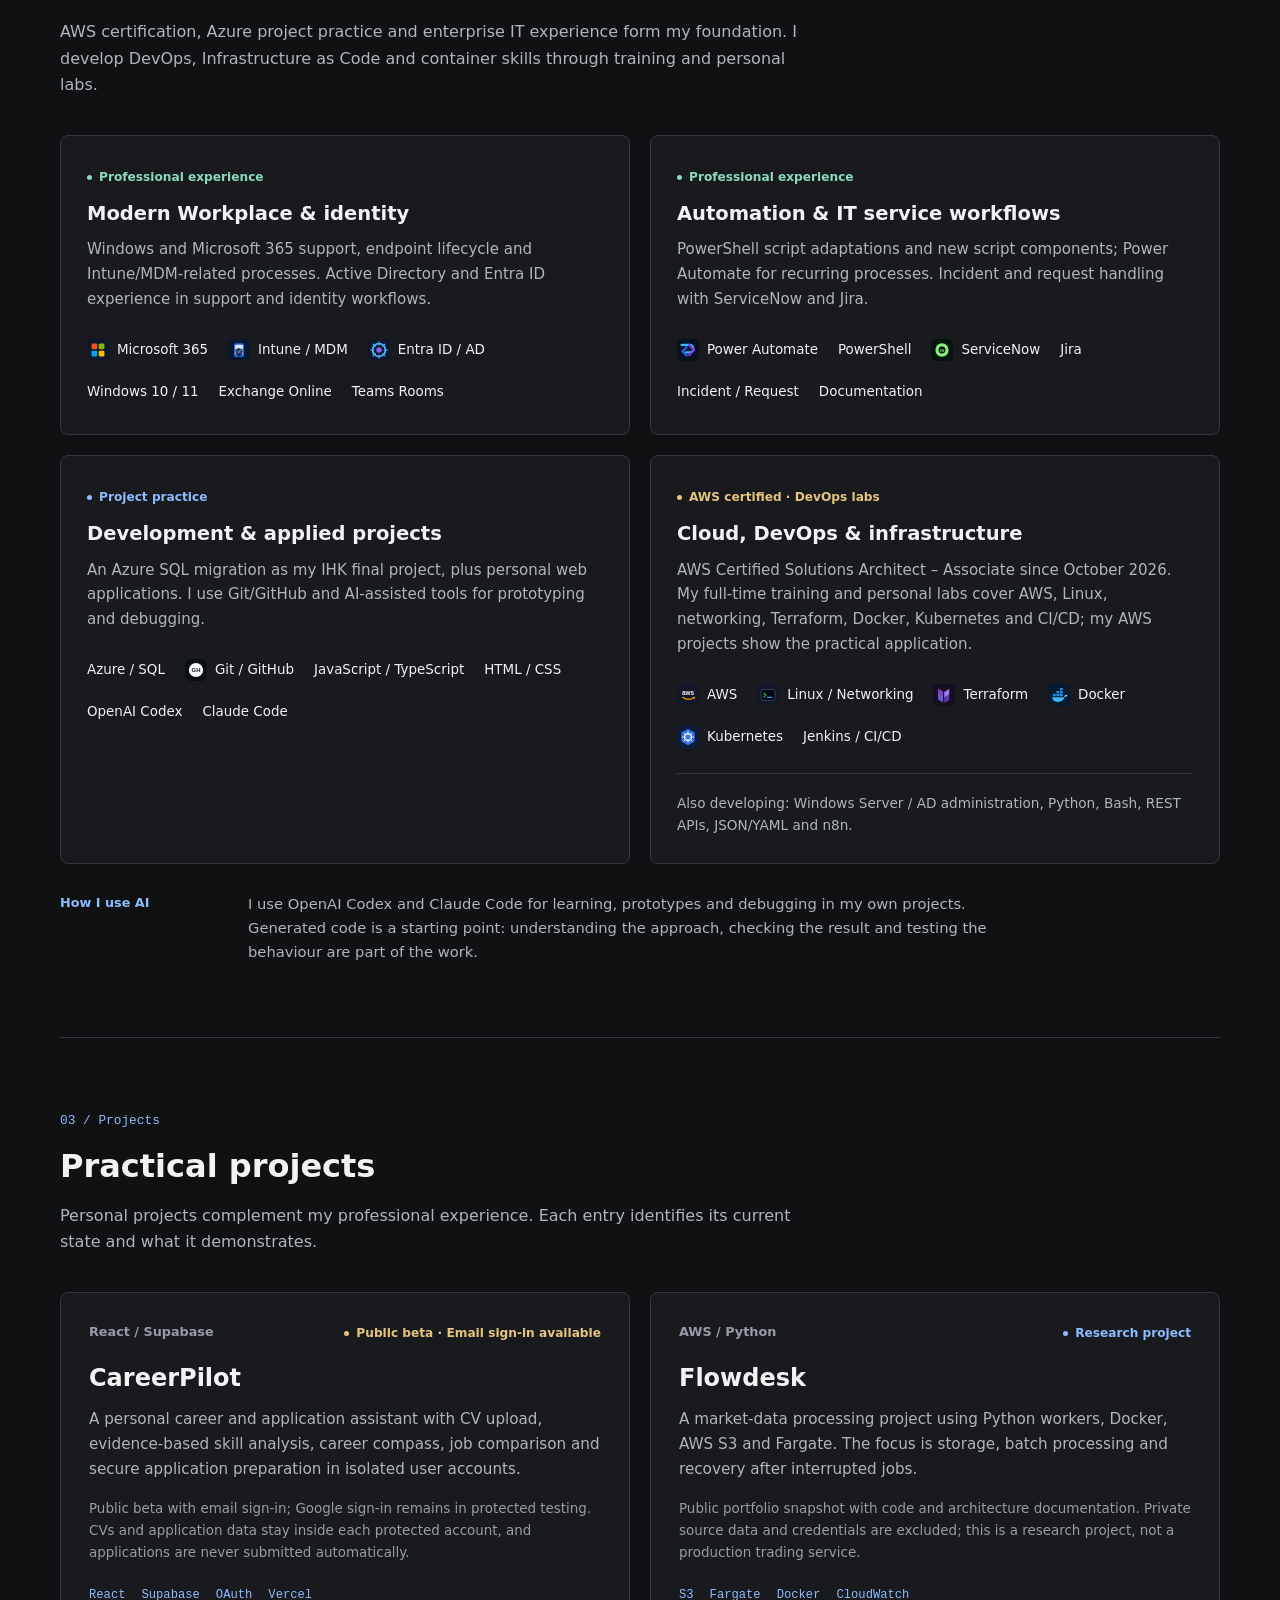
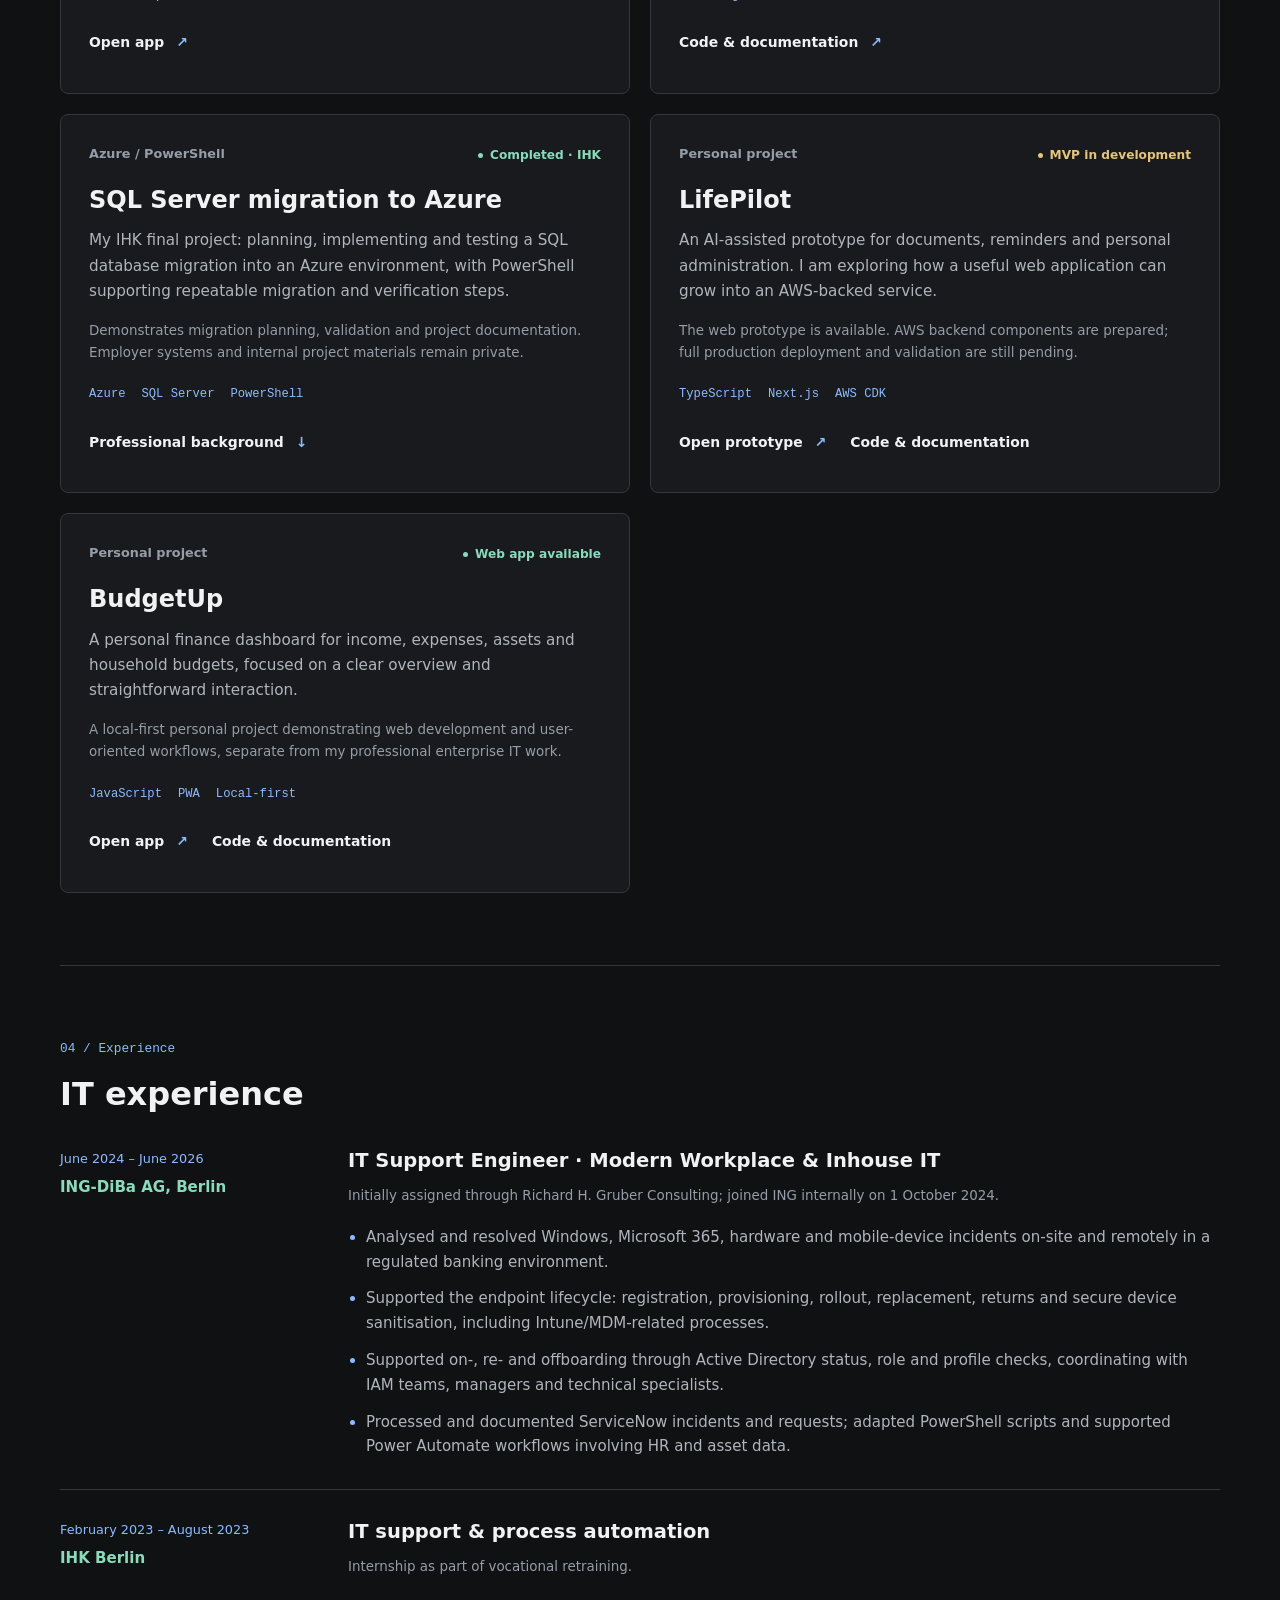
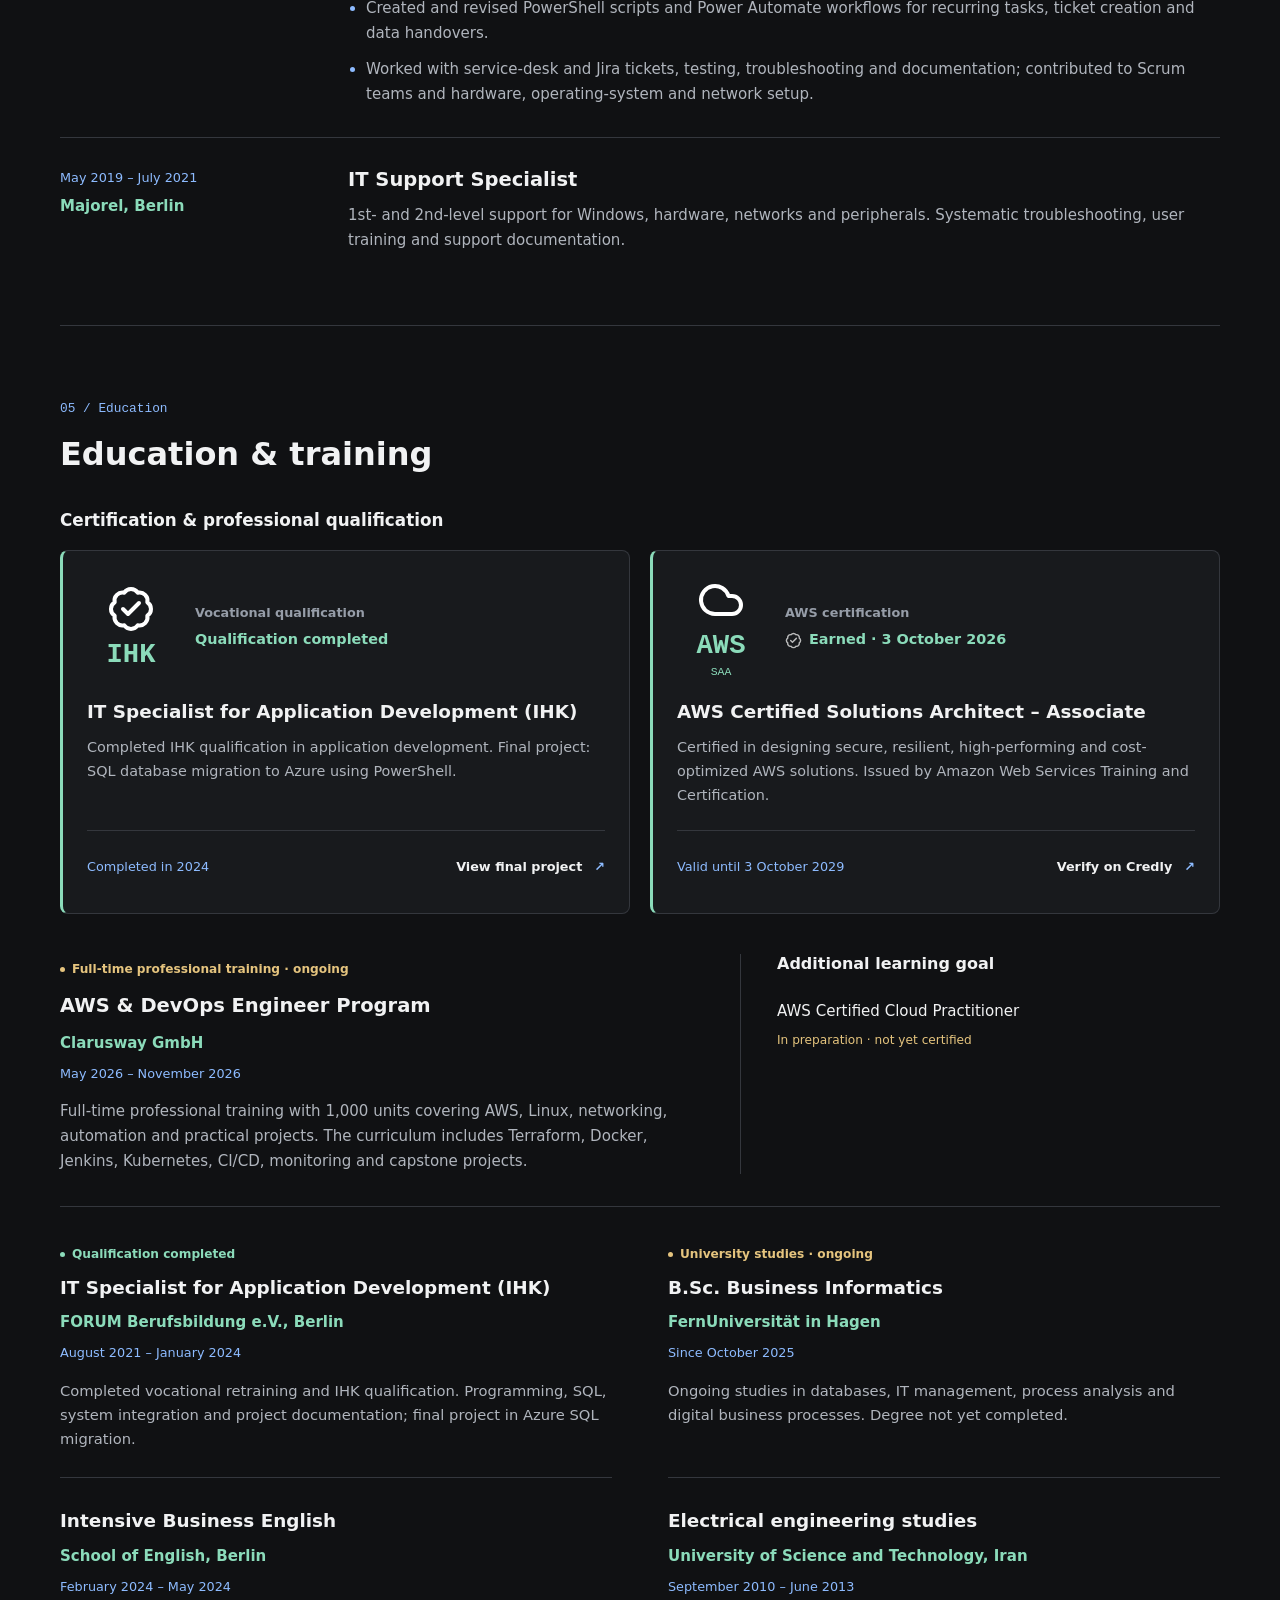
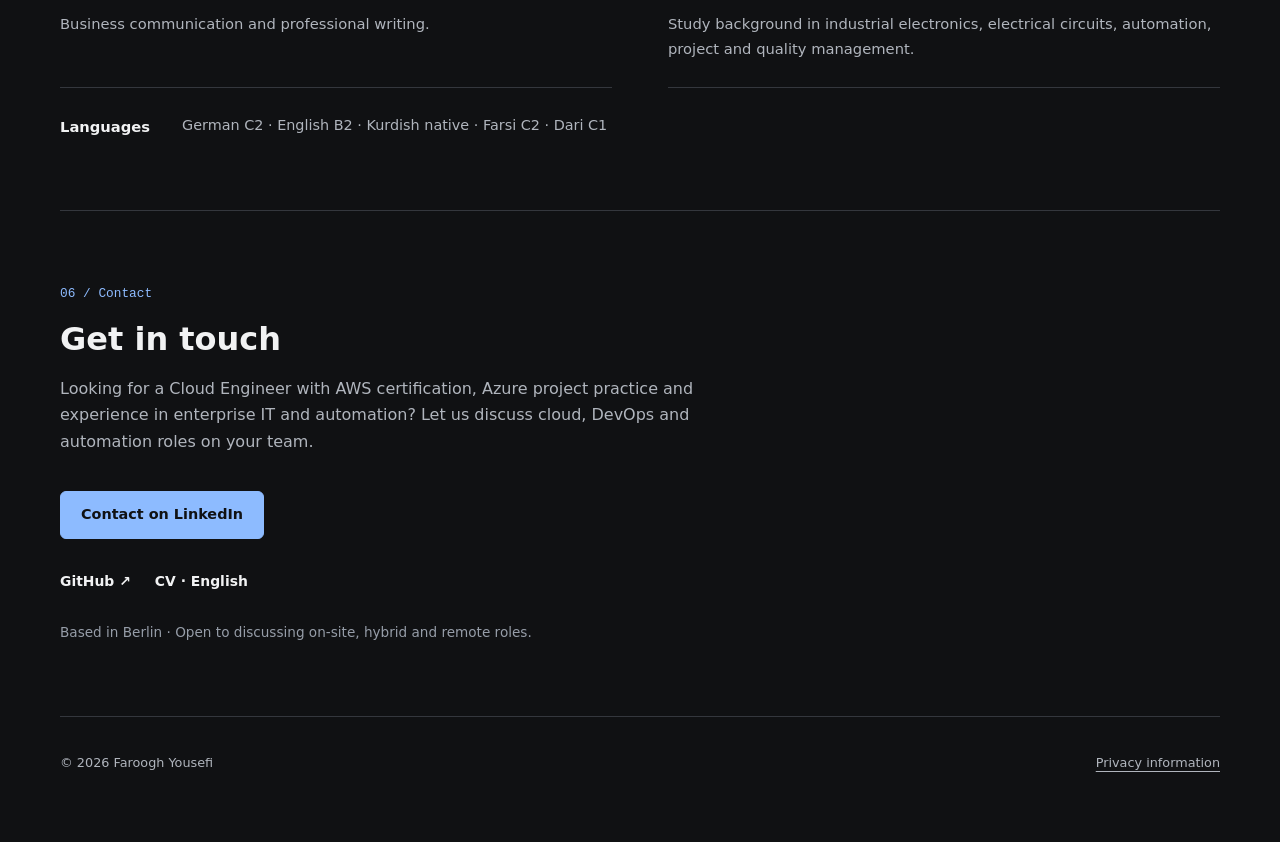
==== commit e21aff35: "Update cloud profile and earned AWS SAA certification" ====
--- a/index.html
+++ b/index.html
@@ -3,8 +3,8 @@
 <head>
   <meta charset="UTF-8" />
   <meta name="viewport" content="width=device-width, initial-scale=1.0" />
-  <title>Faroogh Yousefi | IT Engineer · Modern Workplace, Automation &amp; Cloud</title>
-  <meta name="description" content="IT Engineer in Berlin with enterprise experience in Microsoft 365, Intune, PowerShell and Power Automate. Developing AWS, Linux and DevOps skills through hands-on projects." />
+  <title>Faroogh Yousefi | Cloud Engineer · AWS &amp; Azure · DevOps</title>
+  <meta name="description" content="Faroogh Yousefi, Berlin-based Cloud Engineer and AWS Certified Solutions Architect – Associate. AWS, Azure, DevOps and automation with enterprise IT and project experience." />
   <meta name="robots" content="index, follow, max-image-preview:large" />
   <link rel="canonical" href="https://www.farooghyousefi.com/" />
   <link rel="alternate" hreflang="en" href="https://www.farooghyousefi.com/" />
@@ -19,21 +19,22 @@
   <meta property="og:site_name" content="Faroogh Yousefi" />
   <meta property="og:url" content="https://www.farooghyousefi.com/" />
   <meta property="og:locale" content="en_GB" />
-  <meta property="og:title" content="Faroogh Yousefi | IT Engineer · Modern Workplace, Automation &amp; Cloud" />
-  <meta property="og:description" content="IT Engineer in Berlin with enterprise experience in Microsoft 365, Intune, PowerShell and Power Automate. Developing AWS, Linux and DevOps skills through hands-on projects." />
+  <meta property="og:title" content="Faroogh Yousefi | Cloud Engineer · AWS &amp; Azure · DevOps" />
+  <meta property="og:description" content="Faroogh Yousefi, Berlin-based Cloud Engineer and AWS Certified Solutions Architect – Associate. AWS, Azure, DevOps and automation with enterprise IT and project experience." />
   <meta property="og:image" content="https://www.farooghyousefi.com/assets/faroogh-yousefi-sep-2026-800.webp" />
   <meta property="og:image:width" content="800" />
   <meta property="og:image:height" content="1000" />
-  <meta property="og:image:alt" content="Faroogh Yousefi, IT Engineer in Berlin" />
+  <meta property="og:image:alt" content="Faroogh Yousefi, AWS and Azure Cloud Engineer in Berlin" />
   <meta property="profile:first_name" content="Faroogh" />
   <meta property="profile:last_name" content="Yousefi" />
   <meta name="twitter:card" content="summary" />
-  <meta name="twitter:title" content="Faroogh Yousefi | IT Engineer · Modern Workplace, Automation &amp; Cloud" />
-  <meta name="twitter:description" content="IT Engineer in Berlin with enterprise experience in Microsoft 365, Intune, PowerShell and Power Automate. Developing AWS, Linux and DevOps skills through hands-on projects." />
+  <meta name="twitter:title" content="Faroogh Yousefi | Cloud Engineer · AWS &amp; Azure · DevOps" />
+  <meta name="twitter:description" content="Faroogh Yousefi, Berlin-based Cloud Engineer and AWS Certified Solutions Architect – Associate. AWS, Azure, DevOps and automation with enterprise IT and project experience." />
   <meta name="twitter:image" content="https://www.farooghyousefi.com/assets/faroogh-yousefi-sep-2026-800.webp" />
   <link rel="preload" as="image" href="assets/faroogh-yousefi-sep-2026-400.webp" imagesrcset="assets/faroogh-yousefi-sep-2026-400.webp 400w, assets/faroogh-yousefi-sep-2026-800.webp 800w" imagesizes="(max-width: 360px) 88px, (max-width: 680px) 120px, (max-width: 850px) 240px, (max-width: 1100px) 280px, 320px" />
-  <link rel="stylesheet" href="styles.css?v=dbab9e78bcc9" />
-  <script type="application/ld+json">{"@context":"https://schema.org","@type":"Person","@id":"https://www.farooghyousefi.com/#person","name":"Faroogh Yousefi","url":"https://www.farooghyousefi.com/","image":"https://www.farooghyousefi.com/assets/faroogh-yousefi-sep-2026-800.webp","jobTitle":"IT Engineer","description":"IT Engineer in Berlin with enterprise experience in Microsoft 365, Intune, PowerShell and Power Automate. Developing AWS, Linux and DevOps skills through hands-on projects.","homeLocation":{"@type":"Place","name":"Berlin, Germany"},"knowsLanguage":["de","en","fa","ku","prs"],"knowsAbout":["Microsoft 365","Modern Workplace","Endpoint Management","Power Automate","PowerShell","IT Service Management"],"hasCredential":{"@type":"EducationalOccupationalCredential","name":"Fachinformatiker für Anwendungsentwicklung (IHK)","credentialCategory":"Vocational qualification"},"alumniOf":{"@type":"EducationalOrganization","name":"FORUM Berufsbildung e.V., Berlin"},"sameAs":["https://www.linkedin.com/in/farooghyousefi/","https://github.com/farooghyousefi"]}</script>
+  <link rel="stylesheet" href="styles.css?v=83a69f2bed7b" />
+  <script type="application/ld+json">{"@context":"https://schema.org","@type":"Person","@id":"https://www.farooghyousefi.com/#person","name":"Faroogh Yousefi","alternateName":["FarooghYousefi","Faruk Yousefi","فاروق یوسفی"],"url":"https://www.farooghyousefi.com/","image":"https://www.farooghyousefi.com/assets/faroogh-yousefi-sep-2026-800.webp","jobTitle":"Cloud Engineer | AWS & Azure | DevOps & Automation","description":"Faroogh Yousefi, Berlin-based Cloud Engineer and AWS Certified Solutions Architect – Associate. AWS, Azure, DevOps and automation with enterprise IT and project experience.","homeLocation":{"@type":"Place","name":"Berlin, Germany"},"knowsLanguage":["de","en","fa","ku","prs"],"knowsAbout":["Amazon Web Services","Microsoft Azure","Cloud Architecture","DevOps","Terraform","Docker","Linux","Microsoft 365","Power Automate","PowerShell"],"hasCredential":[{"@type":"EducationalOccupationalCredential","name":"AWS Certified Solutions Architect – Associate","credentialCategory":"Certification","url":"https://www.credly.com/badges/5a12bdb6-9ff6-47e6-ba10-af309c26da79"},{"@type":"EducationalOccupationalCredential","name":"Fachinformatiker für Anwendungsentwicklung (IHK)","credentialCategory":"Vocational qualification"}],"alumniOf":{"@type":"EducationalOrganization","name":"FORUM Berufsbildung e.V., Berlin"},"sameAs":["https://www.linkedin.com/in/farooghyousefi/","https://github.com/farooghyousefi","https://www.credly.com/users/faroogh-yousefi"]}</script>
+  <script type="application/ld+json">{"@context":"https://schema.org","@type":"WebSite","@id":"https://www.farooghyousefi.com/#website","name":"Faroogh Yousefi","alternateName":"farooghyousefi.com","url":"https://www.farooghyousefi.com/","publisher":{"@id":"https://www.farooghyousefi.com/#person"}}</script>
 </head>
 <body>
   <a class="skip-link" href="#main-content" data-i18n="ui.skip">Skip to content</a>
@@ -73,15 +74,15 @@
       <div class="hero-identity">
         <p class="eyebrow" data-i18n="hero.location">Berlin, Germany</p>
         <h1 id="hero-title" data-i18n="hero.name">Faroogh Yousefi</h1>
-        <p class="hero-role" data-i18n="hero.role">IT Engineer</p>
-        <p class="hero-specialisms" data-i18n="hero.specialisms">Modern Workplace · Automation · Cloud</p>
+        <p class="hero-role" data-i18n="hero.role">Cloud Engineer</p>
+        <p class="hero-specialisms" data-i18n="hero.specialisms">AWS &amp; Azure · DevOps · Automation</p>
       </div>
       <figure class="portrait">
-        <img src="assets/faroogh-yousefi-sep-2026-400.webp" srcset="assets/faroogh-yousefi-sep-2026-400.webp 400w, assets/faroogh-yousefi-sep-2026-800.webp 800w" sizes="(max-width: 360px) 88px, (max-width: 680px) 120px, (max-width: 850px) 240px, (max-width: 1100px) 280px, 320px" width="400" height="500" fetchpriority="high" alt="Faroogh Yousefi, IT Engineer in Berlin" data-i18n-alt="photo.alt" />
+        <img src="assets/faroogh-yousefi-sep-2026-400.webp" srcset="assets/faroogh-yousefi-sep-2026-400.webp 400w, assets/faroogh-yousefi-sep-2026-800.webp 800w" sizes="(max-width: 360px) 88px, (max-width: 680px) 120px, (max-width: 850px) 240px, (max-width: 1100px) 280px, 320px" width="400" height="500" fetchpriority="high" alt="Faroogh Yousefi, AWS and Azure Cloud Engineer in Berlin" data-i18n-alt="photo.alt" />
       </figure>
       <div class="hero-detail">
-        <p class="hero-description" data-i18n="hero.description">I bring enterprise IT experience, simplify recurring workflows and build on that foundation with practical cloud projects.</p>
-        <p class="hero-learning"><span class="learning-dot" aria-hidden="true"></span><span data-i18n="hero.learning">Currently deepening AWS &amp; DevOps at Clarusway.</span></p>
+        <p class="hero-description" data-i18n="hero.description">As an AWS Certified Solutions Architect – Associate, I combine enterprise IT experience with AWS projects, Azure migration and automation.</p>
+        <p class="hero-learning"><span class="learning-dot" aria-hidden="true"></span><span data-i18n="hero.learning">AWS &amp; DevOps Engineer: ongoing full-time training at Clarusway.</span></p>
         <div class="hero-actions">
           <a class="button primary" href="#contact"><span data-i18n="hero.contact">Get in touch</span><img src="assets/icons/arrow-up-right.svg" width="18" height="18" alt="" /></a>
           <a class="button secondary" href="#projects" data-i18n="hero.projects">View projects</a>
@@ -93,13 +94,13 @@
         </div>
       </div>
       <div class="hero-foundation">
-        <span class="qualification"><span class="small-label" data-i18n="hero.qualificationLabel">Completed qualification</span><strong data-i18n="hero.qualification">IT Specialist, Application Development (IHK)</strong></span>
+        <span class="qualification"><span class="small-label" data-i18n="hero.qualificationLabel">AWS certified · since 3 October 2026</span><strong data-i18n="hero.qualification">AWS Certified Solutions Architect – Associate</strong></span>
         <a class="section-cue" href="#about" aria-label="Explore my profile" data-i18n-aria-label="hero.more"><span data-i18n="hero.more">Explore my profile</span><span aria-hidden="true">↓</span></a>
       </div>
     </section>
 
     <section class="section-shell content-section" id="about" aria-labelledby="about-title">
-      <div class="section-heading"><p class="eyebrow">01 / <span data-i18n="nav.about">Profile</span></p><h2 id="about-title" data-i18n="about.title">My IT background</h2><p class="section-intro" data-i18n="about.intro">My foundation is enterprise IT: Windows, Microsoft 365, endpoints and identity processes. I am now building toward junior roles in cloud, automation and platform operations, bringing an understanding of the people and processes behind the technology.</p></div>
+      <div class="section-heading"><p class="eyebrow">01 / <span data-i18n="nav.about">Profile</span></p><h2 id="about-title" data-i18n="about.title">My cloud engineering profile</h2><p class="section-intro" data-i18n="about.intro">I focus on cloud engineering with AWS and Azure, DevOps and automation. I am an AWS Certified Solutions Architect – Associate and an IHK-qualified IT Specialist in Application Development. I build on my enterprise IT background through personal AWS projects, a completed Azure SQL migration and ongoing AWS &amp; DevOps training at Clarusway.</p></div>
       <div class="value-grid">
         <article><span class="value-number" aria-hidden="true">01</span><h3 data-i18n="value.operations.title">Understand the day-to-day</h3><p data-i18n="value.operations.text">From device provisioning to incident analysis: I understand workplace operations and how technical issues affect users and other teams.</p></article>
         <article><span class="value-number" aria-hidden="true">02</span><h3 data-i18n="value.automation.title">Make recurring work simpler</h3><p data-i18n="value.automation.text">I have adapted PowerShell scripts and worked with Power Automate on onboarding, offboarding and the handover of service and asset data.</p></article>
@@ -109,7 +110,7 @@
     </section>
 
     <section class="section-shell content-section" id="skills" aria-labelledby="skills-title">
-      <div class="section-heading"><p class="eyebrow">02 / <span data-i18n="nav.skills">Skills</span></p><h2 id="skills-title" data-i18n="skills.title">Skills &amp; development</h2><p class="section-intro" data-i18n="skills.intro">Professional experience, project practice and active learning are different kinds of experience. Here is where each fits in my profile.</p></div>
+      <div class="section-heading"><p class="eyebrow">02 / <span data-i18n="nav.skills">Skills</span></p><h2 id="skills-title" data-i18n="skills.title">Skills &amp; development</h2><p class="section-intro" data-i18n="skills.intro">AWS certification, Azure project practice and enterprise IT experience form my foundation. I develop DevOps, Infrastructure as Code and container skills through training and personal labs.</p></div>
       <div class="skills-grid">
         <article class="skill-group professional"><span class="status-label established" data-i18n="skills.professional">Professional experience</span><h3 data-i18n="skills.workplace.title">Modern Workplace &amp; identity</h3><p data-i18n="skills.workplace.text">Windows and Microsoft 365 support, endpoint lifecycle and Intune/MDM-related processes. Active Directory and Entra ID experience in support and identity workflows.</p><ul class="tech-list">
           <li><img src="assets/icons/microsoft-365.svg" width="24" height="24" alt="" loading="lazy" />Microsoft 365</li><li><img src="assets/icons/intune.svg" width="24" height="24" alt="" loading="lazy" />Intune / MDM</li><li><img src="assets/icons/entra-id.svg" width="24" height="24" alt="" loading="lazy" />Entra ID / AD</li><li>Windows 10 / 11</li><li>Exchange Online</li><li>Teams Rooms</li>
@@ -120,7 +121,7 @@
         <article class="skill-group project-practice"><span class="status-label practiced" data-i18n="skills.projectPractice">Project practice</span><h3 data-i18n="skills.projects.title">Development &amp; applied projects</h3><p data-i18n="skills.projects.text">An Azure SQL migration as my IHK final project, plus personal web applications. I use Git/GitHub and AI-assisted tools for prototyping and debugging.</p><ul class="tech-list">
           <li>Azure / SQL</li><li><img src="assets/icons/github.svg" width="24" height="24" alt="" loading="lazy" />Git / GitHub</li><li>JavaScript / TypeScript</li><li>HTML / CSS</li><li>OpenAI Codex</li><li>Claude Code</li>
         </ul></article>
-        <article class="skill-group learning"><span class="status-label developing" data-i18n="skills.learning">Active learning &amp; labs</span><h3 data-i18n="skills.cloud.title">Cloud, DevOps &amp; infrastructure</h3><p data-i18n="skills.cloud.text">Full-time training and personal labs in AWS, Linux, networking, Infrastructure as Code, containers and CI/CD. Production cloud operations are the next step I am working toward.</p><ul class="tech-list">
+        <article class="skill-group learning"><span class="status-label developing" data-i18n="skills.learning">AWS certified · DevOps labs</span><h3 data-i18n="skills.cloud.title">Cloud, DevOps &amp; infrastructure</h3><p data-i18n="skills.cloud.text">AWS Certified Solutions Architect – Associate since October 2026. My full-time training and personal labs cover AWS, Linux, networking, Terraform, Docker, Kubernetes and CI/CD; my AWS projects show the practical application.</p><ul class="tech-list">
           <li><img src="assets/icons/aws.svg" width="24" height="24" alt="" loading="lazy" />AWS</li><li><img src="assets/icons/linux.svg" width="24" height="24" alt="" loading="lazy" />Linux / Networking</li><li><img src="assets/icons/terraform.svg" width="24" height="24" alt="" loading="lazy" />Terraform</li><li><img src="assets/icons/docker.svg" width="24" height="24" alt="" loading="lazy" />Docker</li><li><img src="assets/icons/kubernetes.svg" width="24" height="24" alt="" loading="lazy" />Kubernetes</li><li>Jenkins / CI/CD</li>
         </ul><p class="skill-scope" data-i18n="skills.cloud.additional">Also developing: Windows Server / AD administration, Python, Bash, REST APIs, JSON/YAML and n8n.</p></article>
       </div>
@@ -150,7 +151,7 @@
     <section class="section-shell content-section" id="training" aria-labelledby="training-title">
       <div class="section-heading"><p class="eyebrow">05 / <span data-i18n="nav.training">Education</span></p><h2 id="training-title" data-i18n="training.title">Education &amp; training</h2></div>
       <div class="credentials" aria-labelledby="credentials-title">
-        <h3 id="credentials-title" data-i18n="credentials.title">Qualification &amp; certification goal</h3>
+        <h3 id="credentials-title" data-i18n="credentials.title">Certification &amp; professional qualification</h3>
         <div class="credentials-grid">
           <article class="credential-card credential-card--earned" aria-labelledby="credential-ihk-title">
             <div class="credential-header">
@@ -161,14 +162,14 @@
             <p class="credential-description" data-i18n="credentials.ihk.text">Completed IHK qualification in application development. Final project: SQL database migration to Azure using PowerShell.</p>
             <div class="credential-footer"><span class="date" data-i18n="credentials.ihk.date">Completed in 2024</span><a class="text-link" href="#project-azure"><span data-i18n="credentials.ihk.project">View final project</span><span aria-hidden="true">↗</span></a></div>
           </article>
-          <article class="credential-card credential-card--pending" aria-labelledby="credential-aws-title">
+          <article class="credential-card credential-card--earned" aria-labelledby="credential-aws-title">
             <div class="credential-header">
               <div class="credential-mark credential-mark--aws" aria-hidden="true"><img src="assets/icons/cloud.svg" width="48" height="48" alt="" loading="lazy" /><strong>AWS</strong><span>SAA</span></div>
-              <div><p class="small-label" data-i18n="credentials.aws.type">Certification goal</p><p class="credential-state"><img src="assets/icons/clock-3.svg" width="17" height="17" alt="" loading="lazy" /><span data-i18n="credentials.aws.status">In preparation</span></p></div>
+              <div><p class="small-label" data-i18n="credentials.aws.type">AWS certification</p><p class="credential-state"><img src="assets/icons/badge-check.svg" width="17" height="17" alt="" loading="lazy" /><span data-i18n="credentials.aws.status">Earned · 3 October 2026</span></p></div>
             </div>
             <h4 id="credential-aws-title" lang="en" dir="ltr">AWS Certified Solutions Architect – Associate</h4>
-            <p class="credential-description" data-i18n="credentials.aws.text">Preparing for the SAA exam through AWS training and practical cloud architecture exercises.</p>
-            <div class="credential-footer"><span class="credential-pending-note" data-i18n="credentials.aws.note">Certification not yet earned</span></div>
+            <p class="credential-description" data-i18n="credentials.aws.text">Certified in designing secure, resilient, high-performing and cost-optimized AWS solutions. Issued by Amazon Web Services Training and Certification.</p>
+            <div class="credential-footer"><span class="date" data-i18n="credentials.aws.note">Valid until 3 October 2029</span><a class="text-link" href="https://www.credly.com/badges/5a12bdb6-9ff6-47e6-ba10-af309c26da79" target="_blank" rel="noopener noreferrer"><span data-i18n="credentials.aws.verify">Verify on Credly</span><span aria-hidden="true">↗</span></a></div>
           </article>
         </div>
       </div>
@@ -183,7 +184,7 @@
     </section>
 
     <section class="section-shell content-section contact-section" id="contact" aria-labelledby="contact-title">
-      <div class="section-heading"><p class="eyebrow">06 / <span data-i18n="nav.contact">Contact</span></p><h2 id="contact-title" data-i18n="contact.title">Get in touch</h2><p class="section-intro" data-i18n="contact.text">Looking for an IT engineer who understands enterprise operations and is growing into cloud and automation? Let us discuss where my experience can help your team.</p></div>
+      <div class="section-heading"><p class="eyebrow">06 / <span data-i18n="nav.contact">Contact</span></p><h2 id="contact-title" data-i18n="contact.title">Get in touch</h2><p class="section-intro" data-i18n="contact.text">Looking for a Cloud Engineer with AWS certification, Azure project practice and experience in enterprise IT and automation? Let us discuss cloud, DevOps and automation roles on your team.</p></div>
       <a class="button primary" href="https://www.linkedin.com/in/farooghyousefi/" target="_blank" rel="noopener noreferrer" data-i18n="contact.linkedin">Contact on LinkedIn</a>
       <div class="contact-links"><a class="text-link" href="https://github.com/farooghyousefi" target="_blank" rel="noopener noreferrer">GitHub ↗</a><a class="text-link" href="assets/Faroogh-Yousefi-CV-EN.pdf" data-cv-link target="_blank" rel="noopener noreferrer" data-i18n="hero.cv">CV · English</a></div>
       <p class="contact-location" data-i18n="contact.location">Based in Berlin · Open to discussing on-site, hybrid and remote roles.</p>
@@ -191,6 +192,6 @@
   </main>
   <footer class="section-shell footer"><p>© 2026 Faroogh Yousefi</p><details class="privacy" id="privacy"><summary data-i18n="privacy.title">Privacy information</summary><div><p data-i18n="privacy.owner">This personal portfolio is published by Faroogh Yousefi in Berlin. You can reach me through LinkedIn.</p><p data-i18n="privacy.hosting">The website is hosted by Vercel. Serving the site involves technical request data such as IP address, requested URL and browser information, which may be processed in hosting and security logs.</p><p data-i18n="privacy.storage">The site does not load advertising or analytics scripts. Your selected language is saved locally in your browser under portfolio-language. You can remove that preference by clearing this site&#39;s browser data.</p><p data-i18n="privacy.contact">External services such as GitHub and LinkedIn receive data when you follow their links. Public CV downloads exclude private address, phone number, birth year and personal email.</p><a href="https://vercel.com/legal/privacy-policy" target="_blank" rel="noopener noreferrer" data-i18n="privacy.vercel">Vercel privacy policy</a></div></details></footer>
   <a class="back-to-top" href="#top" data-back-to-top aria-label="Back to top" data-i18n-aria-label="ui.top" title="Back to top" data-i18n-title="ui.top"><img src="assets/icons/arrow-up.svg" width="22" height="22" alt="" /></a>
-  <script src="script.js?v=dbab9e78bcc9"></script>
+  <script src="script.js?v=83a69f2bed7b"></script>
 </body>
 </html>
--- a/styles.css
+++ b/styles.css
@@ -135,8 +135,7 @@
 .credential-mark img { width: 48px; height: 48px; filter: invert(1); }
 .credential-mark strong { font-family: var(--mono); font-size: 1.7rem; margin-top: 8px; }
 .credential-mark--ihk { color: var(--mint); }
-.credential-mark--aws { color: var(--subtle); }
-.credential-mark--aws img { opacity: .6; }
+.credential-mark--aws { color: var(--mint); }
 .credential-mark--aws span { font-family: var(--mono); font-size: .72rem; margin-top: 6px; }
 .credential-state { display: flex; align-items: center; gap: 7px; margin-top: 6px; font-size: .9rem; font-weight: 600; line-height: 1.5; color: var(--mint); }
 .credential-card--pending .credential-state { color: var(--muted); }
@@ -234,7 +233,7 @@
   .header-actions { gap: 6px; }
   .brand-name { display: none; }
   .language-switcher { border: 0; padding: 0; }
-  .hero { grid-template-columns: minmax(0, 1fr) 120px; gap: 0 16px; padding-top: 24px; padding-bottom: 20px; }
+  .hero { grid-template-columns: minmax(0, 1fr) 120px; gap: 0 16px; min-height: calc(100svh - 170px); align-content: space-between; padding-top: 24px; padding-bottom: 20px; }
   .hero-identity { align-self: center; }
   .hero .eyebrow { margin-bottom: 10px; font-size: .73rem; }
   .hero h1 { font-size: 1.95rem; line-height: 1.1; margin-bottom: 12px; }
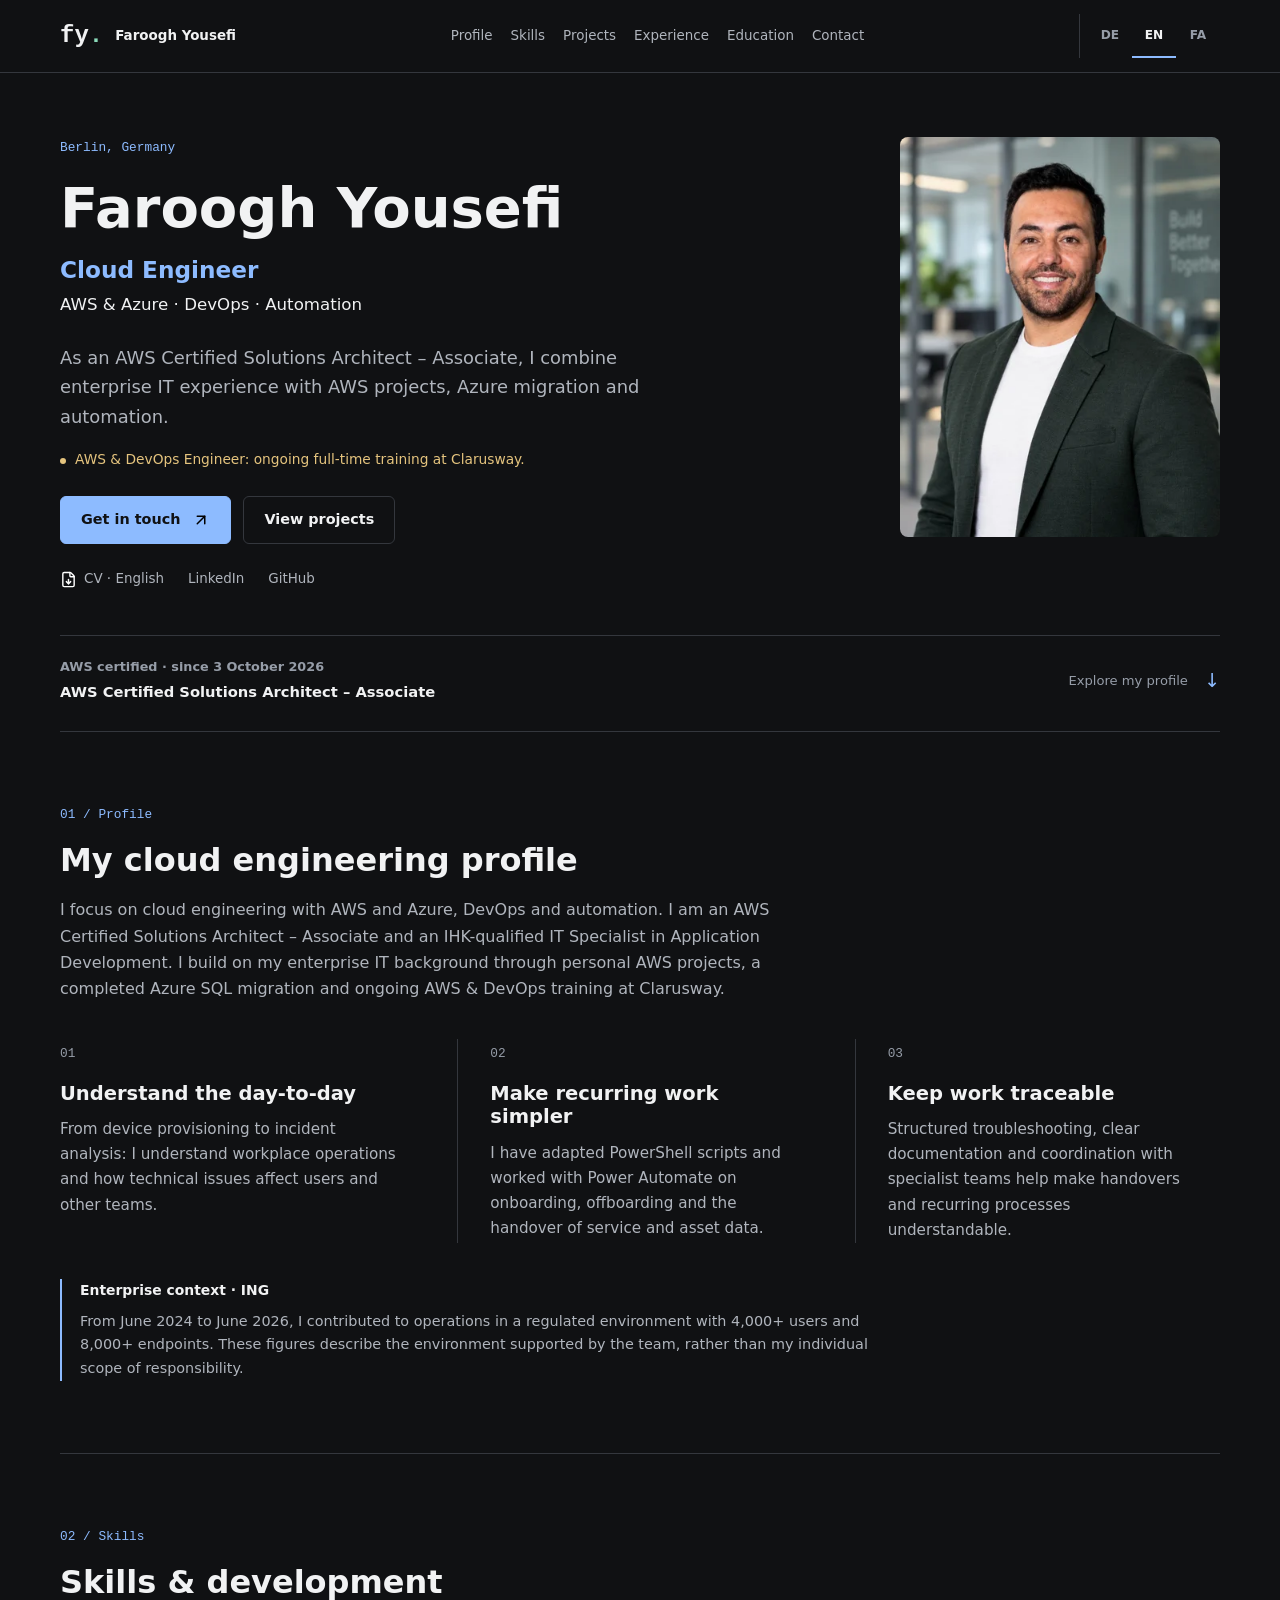
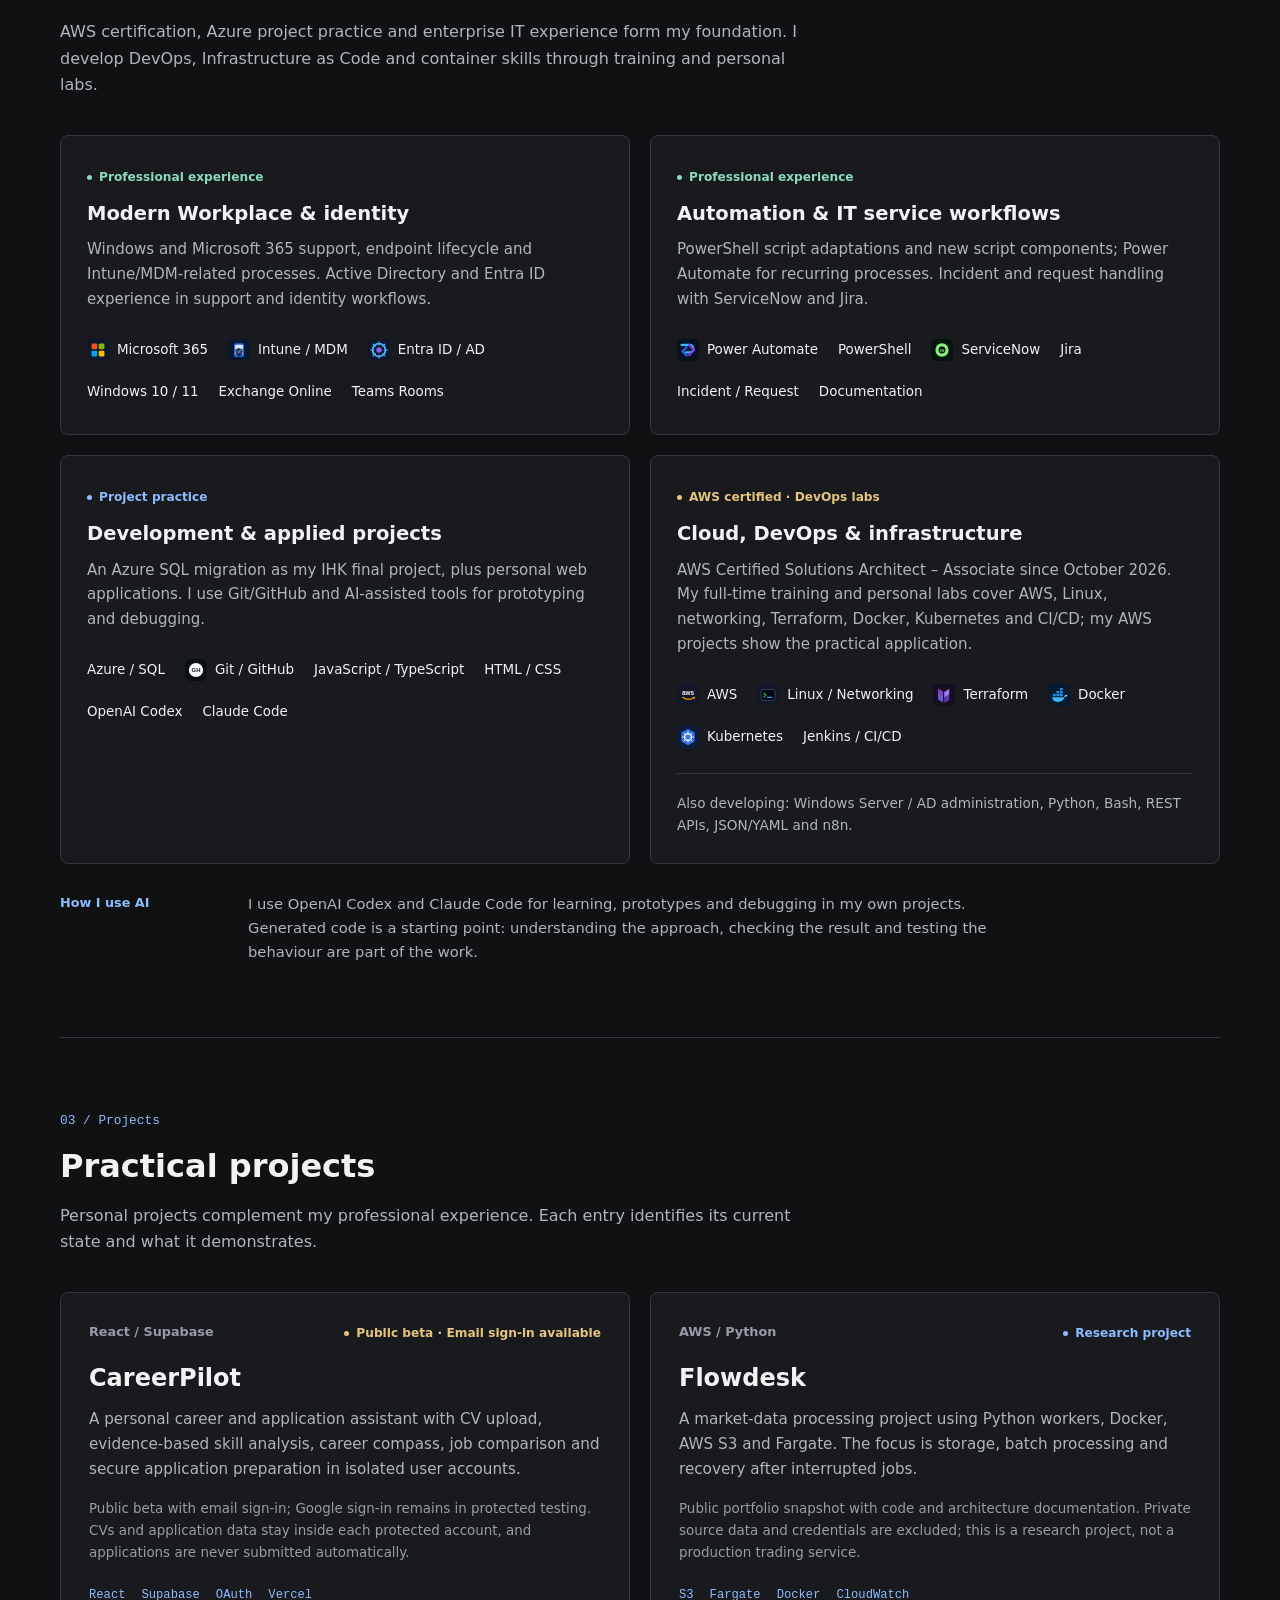
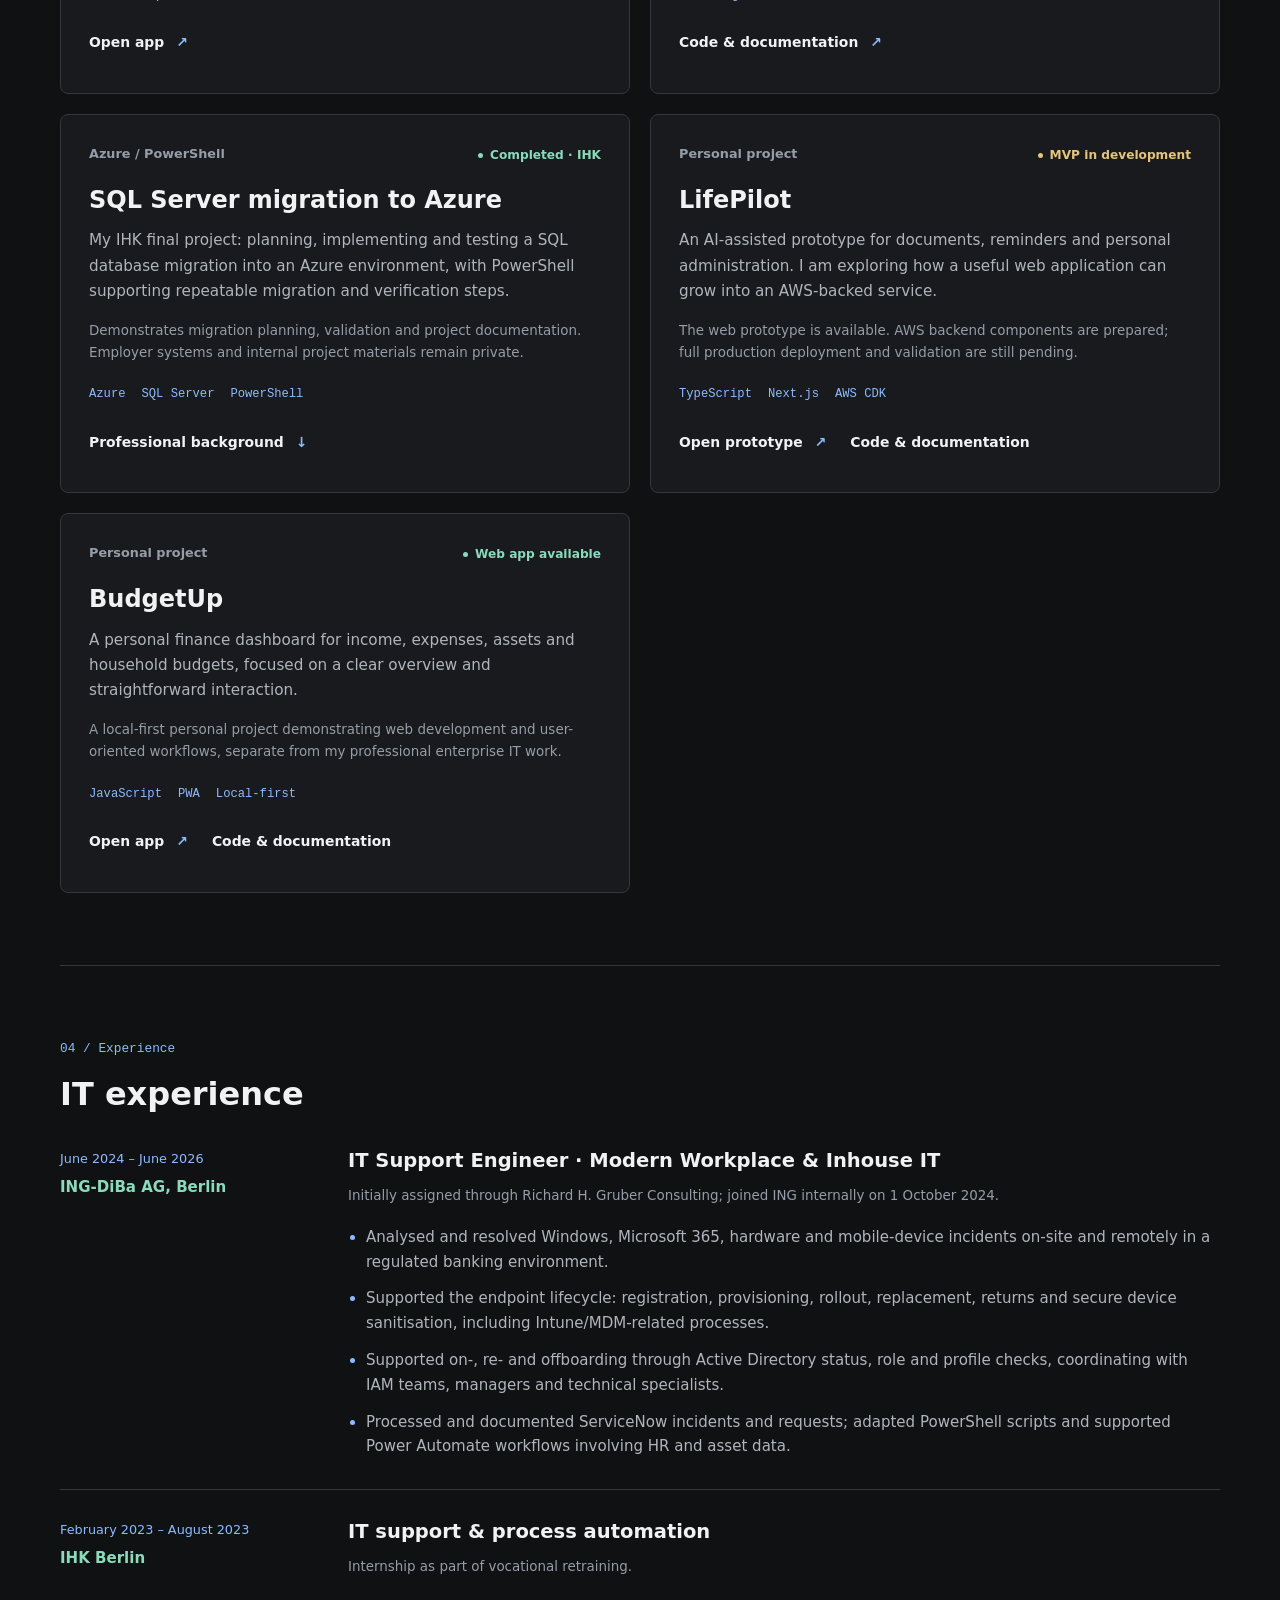
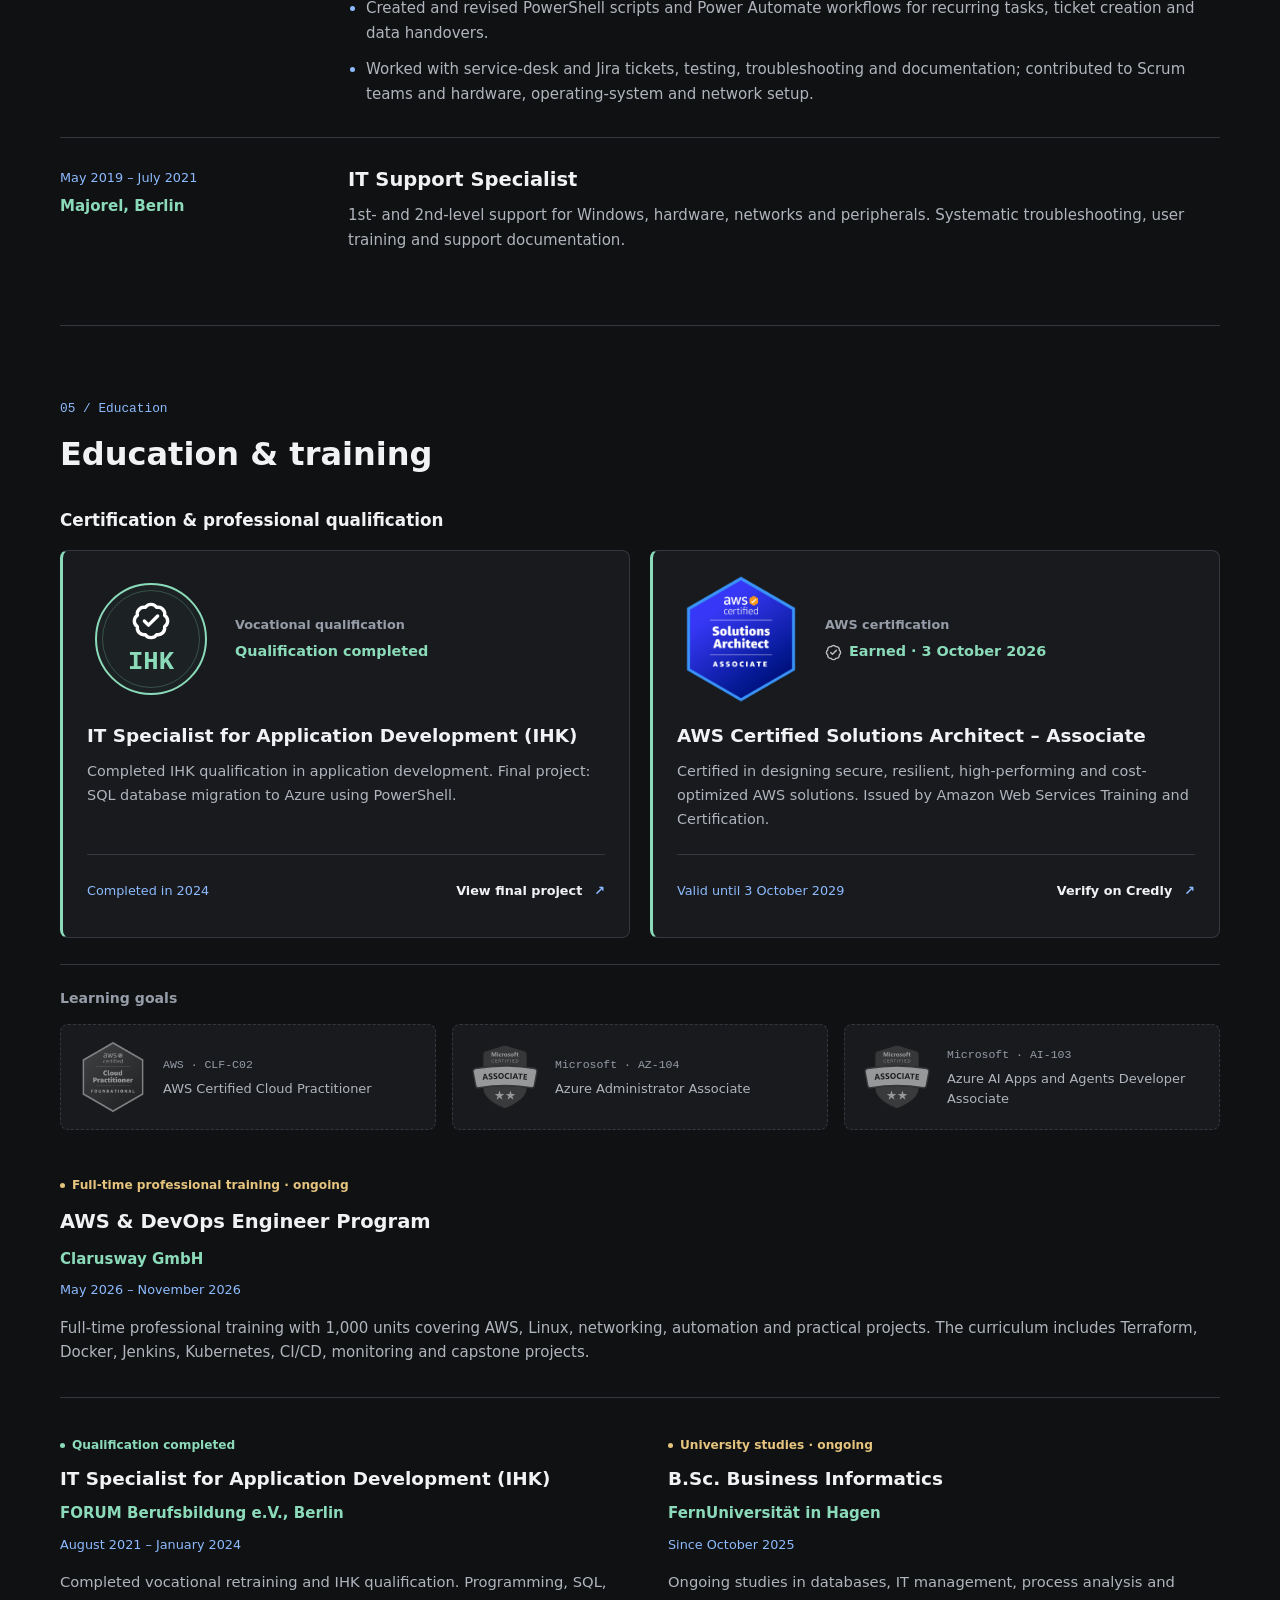
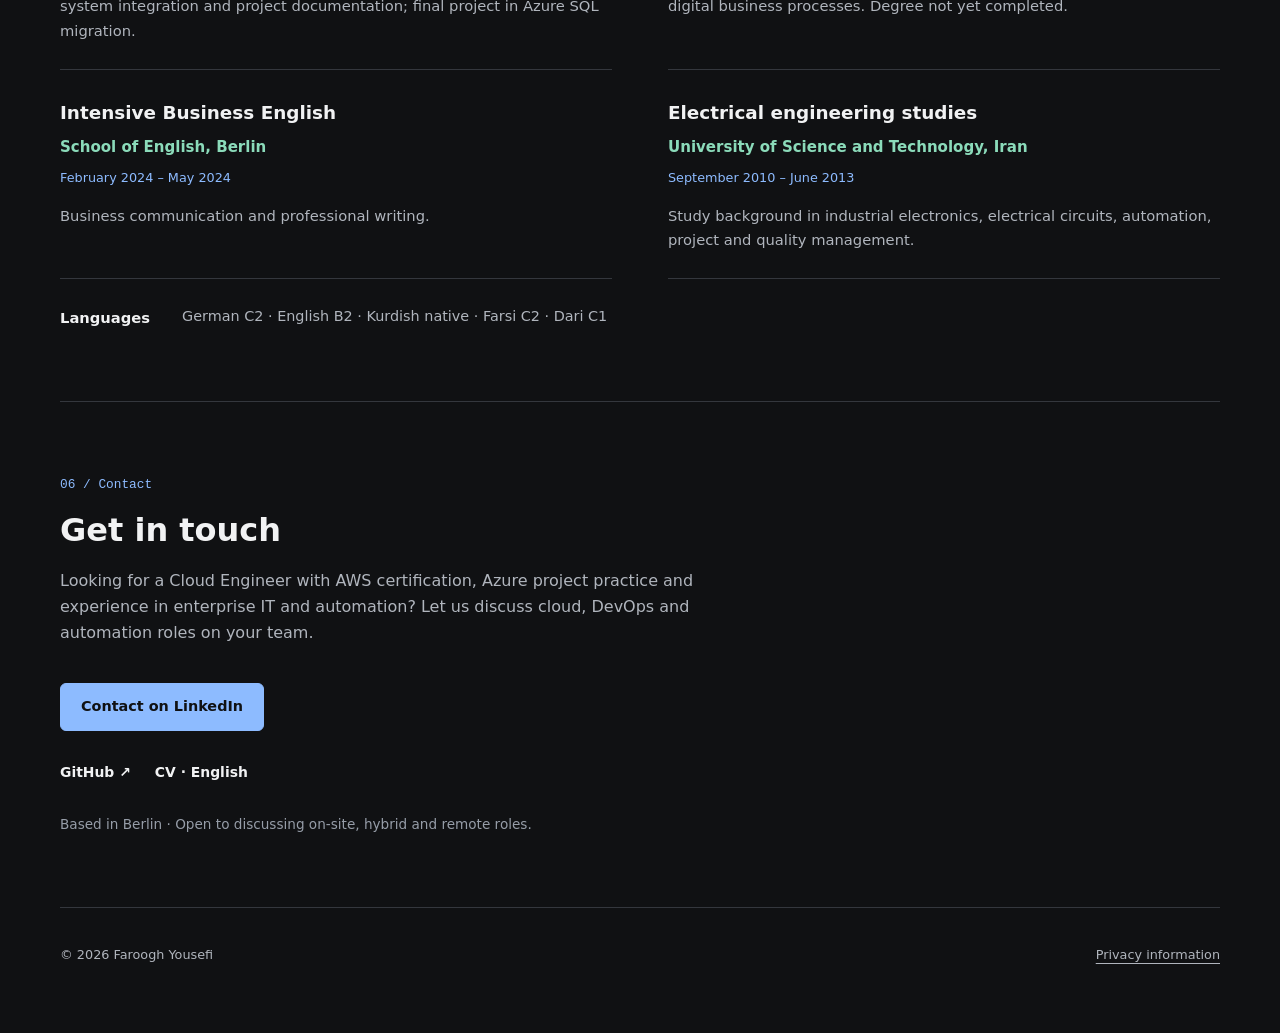
==== commit e9bb2525: "Add linked credential artwork and muted certification goals" ====
--- a/index.html
+++ b/index.html
@@ -32,7 +32,7 @@
   <meta name="twitter:description" content="Faroogh Yousefi, Berlin-based Cloud Engineer and AWS Certified Solutions Architect – Associate. AWS, Azure, DevOps and automation with enterprise IT and project experience." />
   <meta name="twitter:image" content="https://www.farooghyousefi.com/assets/faroogh-yousefi-sep-2026-800.webp" />
   <link rel="preload" as="image" href="assets/faroogh-yousefi-sep-2026-400.webp" imagesrcset="assets/faroogh-yousefi-sep-2026-400.webp 400w, assets/faroogh-yousefi-sep-2026-800.webp 800w" imagesizes="(max-width: 360px) 88px, (max-width: 680px) 120px, (max-width: 850px) 240px, (max-width: 1100px) 280px, 320px" />
-  <link rel="stylesheet" href="styles.css?v=83a69f2bed7b" />
+  <link rel="stylesheet" href="styles.css?v=2b7e287363d3" />
   <script type="application/ld+json">{"@context":"https://schema.org","@type":"Person","@id":"https://www.farooghyousefi.com/#person","name":"Faroogh Yousefi","alternateName":["FarooghYousefi","Faruk Yousefi","فاروق یوسفی"],"url":"https://www.farooghyousefi.com/","image":"https://www.farooghyousefi.com/assets/faroogh-yousefi-sep-2026-800.webp","jobTitle":"Cloud Engineer | AWS & Azure | DevOps & Automation","description":"Faroogh Yousefi, Berlin-based Cloud Engineer and AWS Certified Solutions Architect – Associate. AWS, Azure, DevOps and automation with enterprise IT and project experience.","homeLocation":{"@type":"Place","name":"Berlin, Germany"},"knowsLanguage":["de","en","fa","ku","prs"],"knowsAbout":["Amazon Web Services","Microsoft Azure","Cloud Architecture","DevOps","Terraform","Docker","Linux","Microsoft 365","Power Automate","PowerShell"],"hasCredential":[{"@type":"EducationalOccupationalCredential","name":"AWS Certified Solutions Architect – Associate","credentialCategory":"Certification","url":"https://www.credly.com/badges/5a12bdb6-9ff6-47e6-ba10-af309c26da79"},{"@type":"EducationalOccupationalCredential","name":"Fachinformatiker für Anwendungsentwicklung (IHK)","credentialCategory":"Vocational qualification"}],"alumniOf":{"@type":"EducationalOrganization","name":"FORUM Berufsbildung e.V., Berlin"},"sameAs":["https://www.linkedin.com/in/farooghyousefi/","https://github.com/farooghyousefi","https://www.credly.com/users/faroogh-yousefi"]}</script>
   <script type="application/ld+json">{"@context":"https://schema.org","@type":"WebSite","@id":"https://www.farooghyousefi.com/#website","name":"Faroogh Yousefi","alternateName":"farooghyousefi.com","url":"https://www.farooghyousefi.com/","publisher":{"@id":"https://www.farooghyousefi.com/#person"}}</script>
 </head>
@@ -155,7 +155,7 @@
         <div class="credentials-grid">
           <article class="credential-card credential-card--earned" aria-labelledby="credential-ihk-title">
             <div class="credential-header">
-              <div class="credential-mark credential-mark--ihk" aria-hidden="true"><img src="assets/icons/badge-check.svg" width="48" height="48" alt="" loading="lazy" /><strong>IHK</strong></div>
+              <a class="credential-badge-link" href="#project-azure" aria-label="View final project" data-i18n-aria-label="credentials.ihk.project"><span class="ihk-seal" aria-hidden="true"><img src="assets/icons/badge-check.svg" width="40" height="40" alt="" loading="lazy" /><strong>IHK</strong></span></a>
               <div><p class="small-label" data-i18n="credentials.ihk.type">Vocational qualification</p><p class="credential-state" data-i18n="training.completed">Qualification completed</p></div>
             </div>
             <h4 id="credential-ihk-title" data-i18n="education.ihk.title">IT Specialist for Application Development (IHK)</h4>
@@ -164,7 +164,7 @@
           </article>
           <article class="credential-card credential-card--earned" aria-labelledby="credential-aws-title">
             <div class="credential-header">
-              <div class="credential-mark credential-mark--aws" aria-hidden="true"><img src="assets/icons/cloud.svg" width="48" height="48" alt="" loading="lazy" /><strong>AWS</strong><span>SAA</span></div>
+              <a class="credential-badge-link" href="https://www.credly.com/badges/5a12bdb6-9ff6-47e6-ba10-af309c26da79" target="_blank" rel="noopener noreferrer" aria-label="Verify on Credly" data-i18n-aria-label="credentials.aws.verify"><img src="assets/credentials/aws-solutions-architect-associate.png" width="128" height="128" alt="AWS Certified Solutions Architect – Associate" loading="lazy" /></a>
               <div><p class="small-label" data-i18n="credentials.aws.type">AWS certification</p><p class="credential-state"><img src="assets/icons/badge-check.svg" width="17" height="17" alt="" loading="lazy" /><span data-i18n="credentials.aws.status">Earned · 3 October 2026</span></p></div>
             </div>
             <h4 id="credential-aws-title" lang="en" dir="ltr">AWS Certified Solutions Architect – Associate</h4>
@@ -172,8 +172,16 @@
             <div class="credential-footer"><span class="date" data-i18n="credentials.aws.note">Valid until 3 October 2029</span><a class="text-link" href="https://www.credly.com/badges/5a12bdb6-9ff6-47e6-ba10-af309c26da79" target="_blank" rel="noopener noreferrer"><span data-i18n="credentials.aws.verify">Verify on Credly</span><span aria-hidden="true">↗</span></a></div>
           </article>
         </div>
-      </div>
-      <div class="training-current"><div><span class="status-label developing" data-i18n="training.ongoing">Full-time professional training · ongoing</span><h3 data-i18n="training.clarusway.title">AWS &amp; DevOps Engineer Program</h3><p class="company">Clarusway GmbH</p><p class="date" data-i18n="training.clarusway.date">May 2026 – November 2026</p><p data-i18n="training.clarusway.text">Full-time professional training with 1,000 units covering AWS, Linux, networking, automation and practical projects. The curriculum includes Terraform, Docker, Jenkins, Kubernetes, CI/CD, monitoring and capstone projects.</p></div><div class="certifications"><h3 data-i18n="training.cert.title">Additional learning goal</h3><ul class="cert-list"><li><span>AWS Certified Cloud Practitioner</span><small data-i18n="training.preparation">In preparation · not yet certified</small></li></ul></div></div>
+        <div class="credential-goals" aria-labelledby="credential-goals-title">
+          <h4 id="credential-goals-title" data-i18n="training.cert.title">Learning goals</h4>
+          <ul class="credential-goals-grid">
+            <li><img src="assets/credentials/aws-cloud-practitioner.png" width="72" height="72" alt="" loading="lazy" /><div><span class="credential-goal-code" lang="en" dir="ltr">AWS · CLF-C02</span><p class="credential-goal-name" lang="en" dir="ltr">AWS Certified Cloud Practitioner</p><span class="visually-hidden" data-i18n="training.preparation">Certification goal · not yet earned</span></div></li>
+            <li><img src="assets/credentials/microsoft-certified-associate.svg" width="72" height="72" alt="" loading="lazy" /><div><span class="credential-goal-code" lang="en" dir="ltr">Microsoft · AZ-104</span><p class="credential-goal-name" lang="en" dir="ltr">Azure Administrator Associate</p><span class="visually-hidden" data-i18n="training.preparation">Certification goal · not yet earned</span></div></li>
+            <li><img src="assets/credentials/microsoft-certified-associate.svg" width="72" height="72" alt="" loading="lazy" /><div><span class="credential-goal-code" lang="en" dir="ltr">Microsoft · AI-103</span><p class="credential-goal-name" lang="en" dir="ltr">Azure AI Apps and Agents Developer Associate</p><span class="visually-hidden" data-i18n="training.preparation">Certification goal · not yet earned</span></div></li>
+          </ul>
+        </div>
+      </div>
+      <div class="training-current"><div><span class="status-label developing" data-i18n="training.ongoing">Full-time professional training · ongoing</span><h3 data-i18n="training.clarusway.title">AWS &amp; DevOps Engineer Program</h3><p class="company">Clarusway GmbH</p><p class="date" data-i18n="training.clarusway.date">May 2026 – November 2026</p><p data-i18n="training.clarusway.text">Full-time professional training with 1,000 units covering AWS, Linux, networking, automation and practical projects. The curriculum includes Terraform, Docker, Jenkins, Kubernetes, CI/CD, monitoring and capstone projects.</p></div></div>
       <div class="education-grid">
         <article><span class="status-label established" data-i18n="training.completed">Qualification completed</span><h3 data-i18n="education.ihk.title">IT Specialist for Application Development (IHK)</h3><p class="company">FORUM Berufsbildung e.V., Berlin</p><p class="date" data-i18n="education.ihk.date">August 2021 – January 2024</p><p data-i18n="education.ihk.text">Completed vocational retraining and IHK qualification. Programming, SQL, system integration and project documentation; final project in Azure SQL migration.</p></article>
         <article><span class="status-label developing" data-i18n="training.studying">University studies · ongoing</span><h3 data-i18n="education.hagen.title">B.Sc. Business Informatics</h3><p class="company">FernUniversität in Hagen</p><p class="date" data-i18n="education.hagen.date">Since October 2025</p><p data-i18n="education.hagen.text">Ongoing studies in databases, IT management, process analysis and digital business processes. Degree not yet completed.</p></article>
@@ -192,6 +200,6 @@
   </main>
   <footer class="section-shell footer"><p>© 2026 Faroogh Yousefi</p><details class="privacy" id="privacy"><summary data-i18n="privacy.title">Privacy information</summary><div><p data-i18n="privacy.owner">This personal portfolio is published by Faroogh Yousefi in Berlin. You can reach me through LinkedIn.</p><p data-i18n="privacy.hosting">The website is hosted by Vercel. Serving the site involves technical request data such as IP address, requested URL and browser information, which may be processed in hosting and security logs.</p><p data-i18n="privacy.storage">The site does not load advertising or analytics scripts. Your selected language is saved locally in your browser under portfolio-language. You can remove that preference by clearing this site&#39;s browser data.</p><p data-i18n="privacy.contact">External services such as GitHub and LinkedIn receive data when you follow their links. Public CV downloads exclude private address, phone number, birth year and personal email.</p><a href="https://vercel.com/legal/privacy-policy" target="_blank" rel="noopener noreferrer" data-i18n="privacy.vercel">Vercel privacy policy</a></div></details></footer>
   <a class="back-to-top" href="#top" data-back-to-top aria-label="Back to top" data-i18n-aria-label="ui.top" title="Back to top" data-i18n-title="ui.top"><img src="assets/icons/arrow-up.svg" width="22" height="22" alt="" /></a>
-  <script src="script.js?v=83a69f2bed7b"></script>
+  <script src="script.js?v=2b7e287363d3"></script>
 </body>
 </html>
--- a/styles.css
+++ b/styles.css
@@ -122,31 +122,35 @@
 .text-link { display: inline-flex; align-items: center; gap: 12px; min-height: 44px; width: fit-content; text-decoration: none; font-size: .87rem; font-weight: 600; }
 .text-link span:last-child { color: var(--blue); }
 
-/* Qualifications use explicit status text, not colour alone. */
+/* Earned qualifications and learning goals have distinct labels and treatments. */
 .credentials { margin-bottom: 40px; }
 .credentials > h3 { margin-bottom: 20px; font-size: 1.05rem; }
 .credentials-grid { display: grid; grid-template-columns: repeat(2, minmax(0, 1fr)); gap: 20px; }
 .credential-card { display: flex; flex-direction: column; min-width: 0; padding: 24px; border: 1px solid var(--line); border-radius: 8px; background: var(--surface); }
 .credential-card--earned { border-inline-start: 3px solid var(--mint); }
-.credential-card--pending { border-style: dashed; }
 .credential-header { display: flex; align-items: center; gap: 20px; margin-bottom: 20px; }
 .credential-header > div:last-child { min-width: 0; }
-.credential-mark { flex: 0 0 88px; width: 88px; height: 104px; display: flex; flex-direction: column; align-items: center; justify-content: center; direction: ltr; line-height: 1; }
-.credential-mark img { width: 48px; height: 48px; filter: invert(1); }
-.credential-mark strong { font-family: var(--mono); font-size: 1.7rem; margin-top: 8px; }
-.credential-mark--ihk { color: var(--mint); }
-.credential-mark--aws { color: var(--mint); }
-.credential-mark--aws span { font-family: var(--mono); font-size: .72rem; margin-top: 6px; }
+.credential-badge-link { display: grid; place-items: center; flex: 0 0 128px; width: 128px; height: 128px; border-radius: 12px; text-decoration: none; cursor: pointer; transition: background-color .2s; }
+.credential-badge-link:hover { background-color: #252a30; }
+.credential-badge-link > img { width: 128px; height: 128px; object-fit: contain; }
+.ihk-seal { display: flex; flex-direction: column; align-items: center; justify-content: center; gap: 9px; width: 112px; height: 112px; border: 2px solid var(--mint); outline: 1px solid #8bdbba40; outline-offset: -8px; border-radius: 50%; color: var(--mint); background: #8bdbba0a; direction: ltr; line-height: 1; }
+.ihk-seal img { width: 40px; height: 40px; filter: invert(1); }
+.ihk-seal strong { font-family: var(--mono); font-size: 1.6rem; font-weight: 750; }
 .credential-state { display: flex; align-items: center; gap: 7px; margin-top: 6px; font-size: .9rem; font-weight: 600; line-height: 1.5; color: var(--mint); }
-.credential-card--pending .credential-state { color: var(--muted); }
 .credential-state img { flex: 0 0 17px; filter: invert(1); opacity: .7; }
 .credential-card h4 { margin: 0 0 12px; color: var(--text); font-size: 1.15rem; line-height: 1.4; font-weight: 650; overflow-wrap: break-word; }
-.credential-card--pending h4 { color: var(--muted); }
 .credential-description { margin-bottom: 22px; font-size: .9rem; }
 .credential-footer { display: flex; flex-wrap: wrap; align-items: center; justify-content: space-between; gap: 8px 16px; margin-top: auto; padding-top: 14px; border-top: 1px solid var(--line); }
 .credential-footer .date { margin-bottom: 0; }
 .credential-footer .text-link { font-size: .8rem; }
-.credential-pending-note { display: flex; align-items: center; min-height: 44px; color: var(--muted); font-size: .8rem; }
+.credential-goals { margin-top: 26px; padding-top: 22px; border-top: 1px solid var(--line); }
+.credential-goals > h4 { margin: 0 0 14px; font-size: .88rem; font-weight: 550; color: var(--subtle); }
+.credential-goals-grid { display: grid; grid-template-columns: repeat(3, minmax(0, 1fr)); gap: 16px; list-style: none; padding: 0; margin: 0; }
+.credential-goals-grid li { display: grid; grid-template-columns: 72px minmax(0, 1fr); align-items: center; gap: 14px; min-width: 0; padding: 16px; border: 1px dashed var(--line); border-radius: 8px; background: var(--surface); }
+.credential-goals-grid img { width: 72px; height: 72px; object-fit: contain; filter: grayscale(1); opacity: .55; }
+.credential-goal-code { display: block; color: var(--subtle); font-family: var(--mono); font-size: .72rem; line-height: 1.5; margin-bottom: 6px; }
+.credential-goal-name { color: var(--muted); font-size: .81rem; line-height: 1.5; }
+.visually-hidden { position: absolute; width: 1px; height: 1px; padding: 0; margin: -1px; overflow: hidden; clip-path: inset(50%); white-space: nowrap; border: 0; }
 #project-azure { scroll-margin-top: 12px; }
 html[dir="rtl"] .credential-card h4[dir="ltr"] { text-align: right; }
 
@@ -161,16 +165,9 @@
 .timeline-content .role-context { color: var(--subtle); font-size: .84rem; }
 .detail-list { display: grid; gap: 12px; margin: 18px 0 0; padding-inline-start: 18px; color: var(--muted); font-size: .94rem; }
 .detail-list li::marker { color: var(--blue); }
-.training-current { display: grid; grid-template-columns: minmax(0, 1.3fr) minmax(0, 1fr); gap: 56px; padding-bottom: 32px; border-bottom: 1px solid var(--line); }
+.training-current { padding-bottom: 32px; border-bottom: 1px solid var(--line); }
 .training-current h3 { margin-top: 14px; margin-bottom: 14px; }
 .training-current p:not(.company):not(.date) { font-size: .94rem; margin-top: 16px; }
-.certifications { border-inline-start: 1px solid var(--line); padding-inline-start: 36px; }
-.certifications h3 { margin-top: 0; font-size: 1rem; }
-.cert-list { list-style: none; padding: 0; margin: 0; }
-.cert-list li { padding-block: 12px; border-top: 1px solid var(--line); }
-.cert-list li:first-child { border-top: 0; }
-.cert-list span { display: block; font-size: .94rem; }
-.cert-list small { display: block; margin-top: 6px; color: var(--amber); font-size: .76rem; }
 .education-grid { display: grid; grid-template-columns: repeat(2, minmax(0, 1fr)); gap: 32px 56px; margin-top: 32px; }
 .education-grid article { border-bottom: 1px solid var(--line); padding-bottom: 26px; }
 .education-grid h3 { font-size: 1.15rem; margin-bottom: 12px; }
@@ -262,8 +259,11 @@
   .value-grid, .skills-grid, .project-grid, .credentials-grid, .training-current, .education-grid { grid-template-columns: 1fr; }
   .credential-card { padding: 20px; }
   .credential-header { gap: 14px; }
-  .credential-mark { flex-basis: 68px; width: 68px; }
+  .credential-badge-link { flex-basis: 104px; width: 104px; height: 104px; }
+  .credential-badge-link > img { width: 104px; height: 104px; }
+  .ihk-seal { width: 92px; height: 92px; }
   .credentials-grid { gap: 16px; }
+  .credential-goals-grid { grid-template-columns: 1fr; gap: 12px; }
   .value-grid { gap: 22px; }
   .value-grid article + article { border-inline-start: 0; padding-inline-start: 0; border-top: 1px solid var(--line); padding-top: 22px; }
   .value-number { margin-bottom: 10px; }
@@ -275,7 +275,6 @@
   .timeline-entry { grid-template-columns: 1fr; gap: 8px; padding-block: 26px; }
   .timeline-meta { display: flex; flex-direction: column; }
   .timeline-content h3 { font-size: 1.15rem; }
-  .certifications { border-inline-start: 0; border-top: 1px solid var(--line); padding-inline-start: 0; padding-top: 24px; }
   .education-grid { gap: 24px; margin-top: 26px; }
   .contact-links { gap: 22px; margin-top: 10px; }
   .footer { font-size: .74rem; gap: 12px; padding-bottom: 72px; }
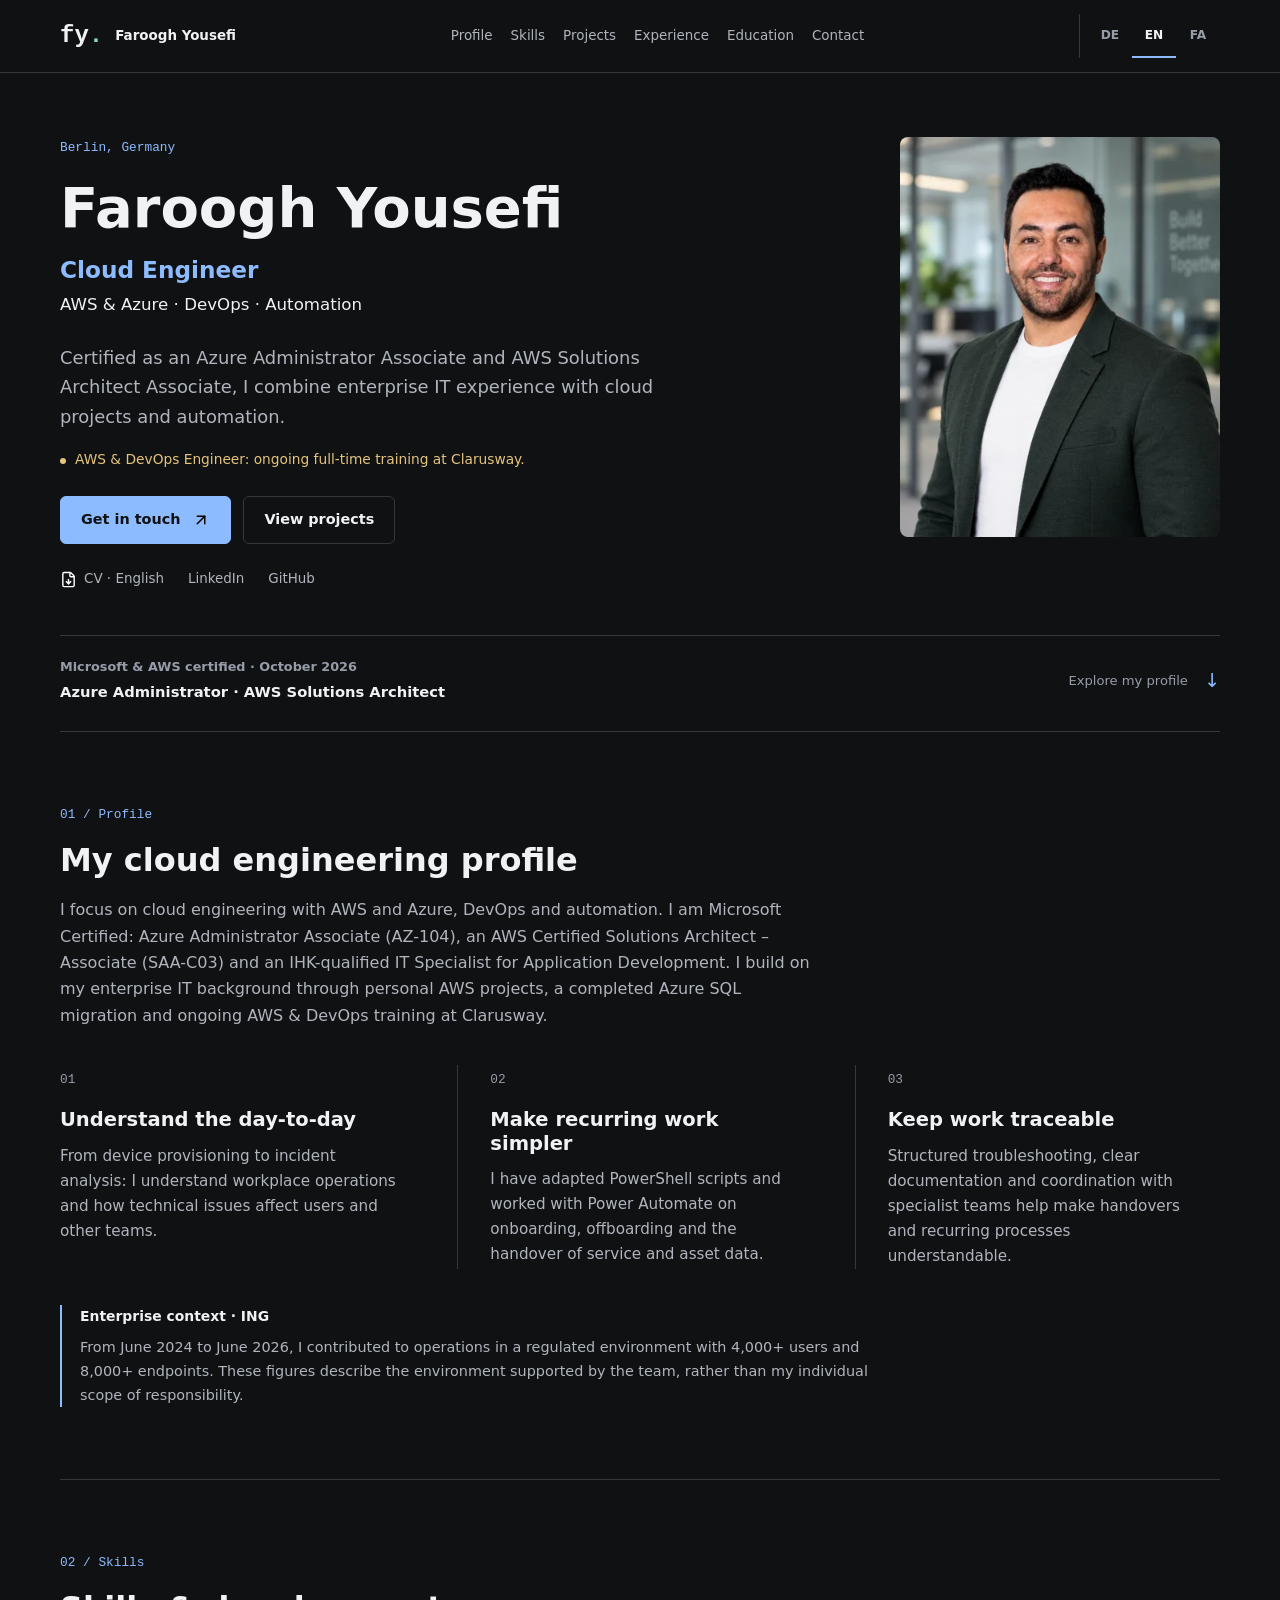
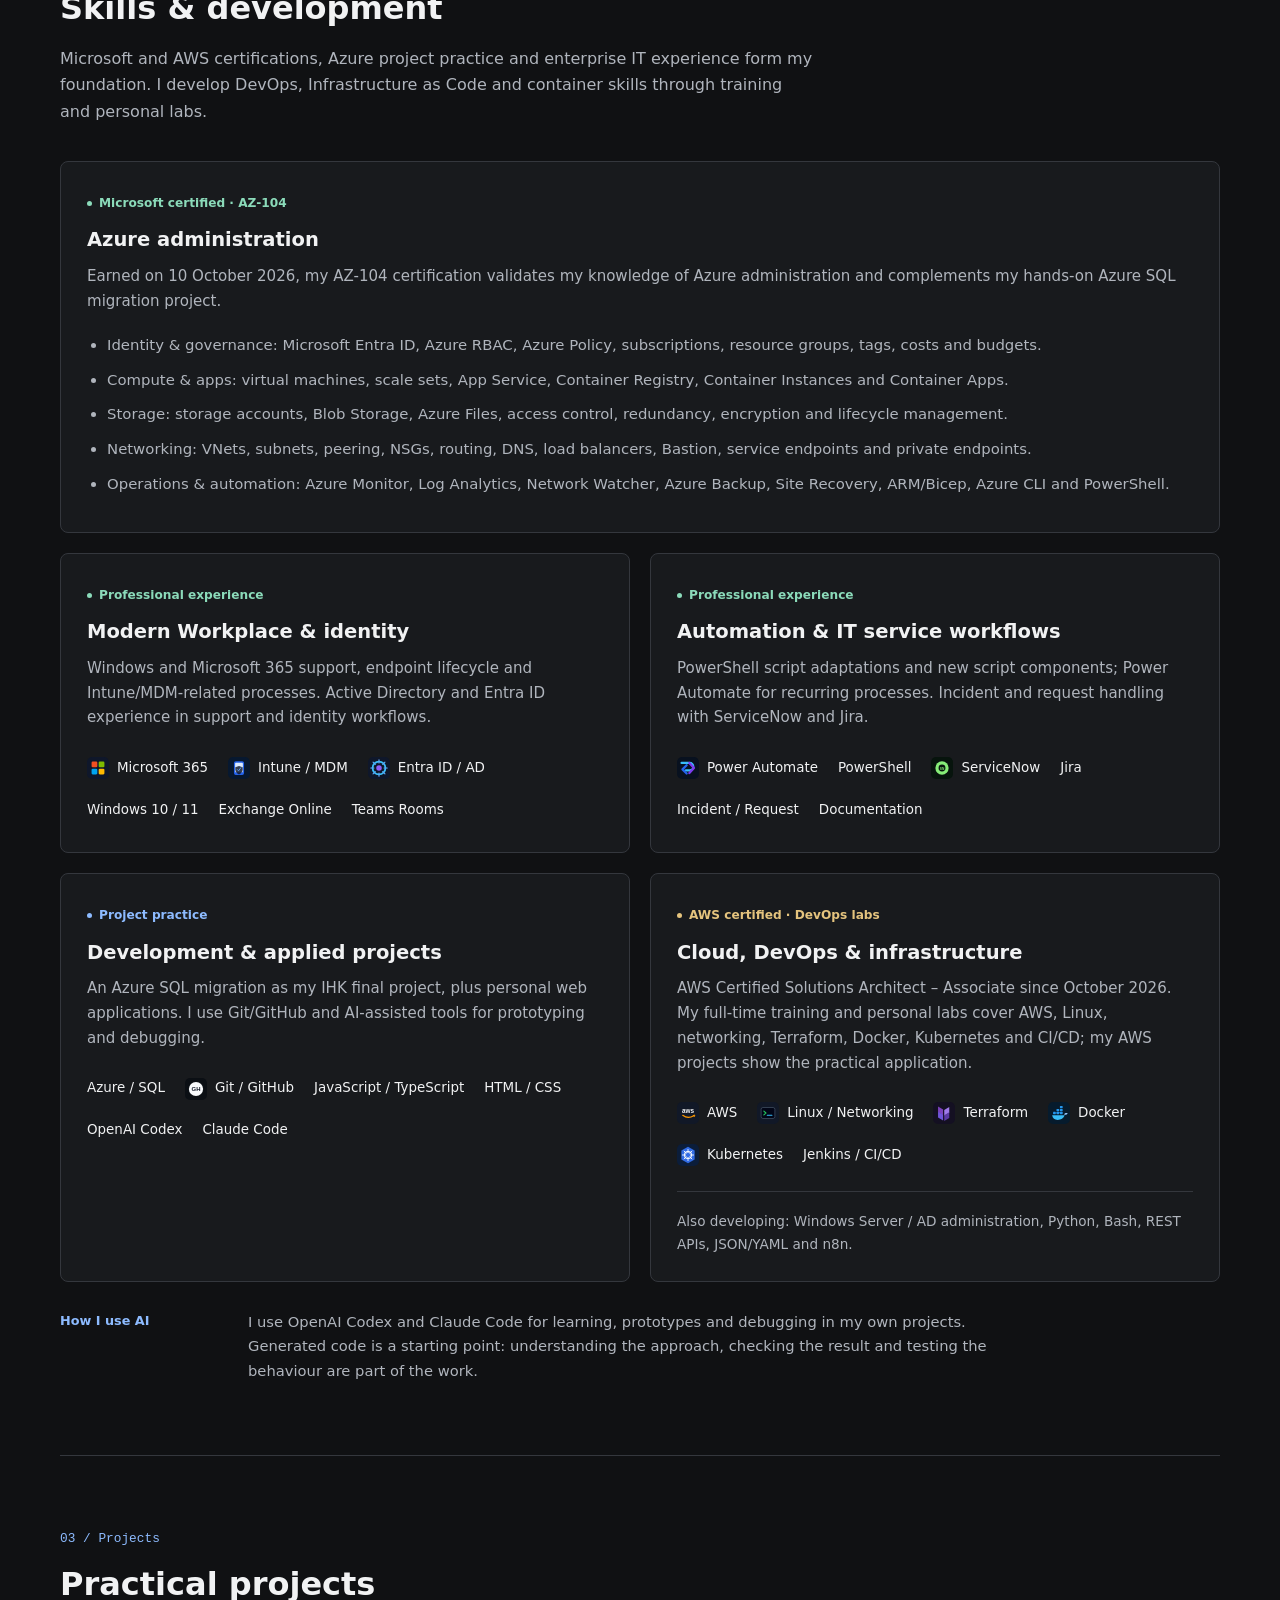
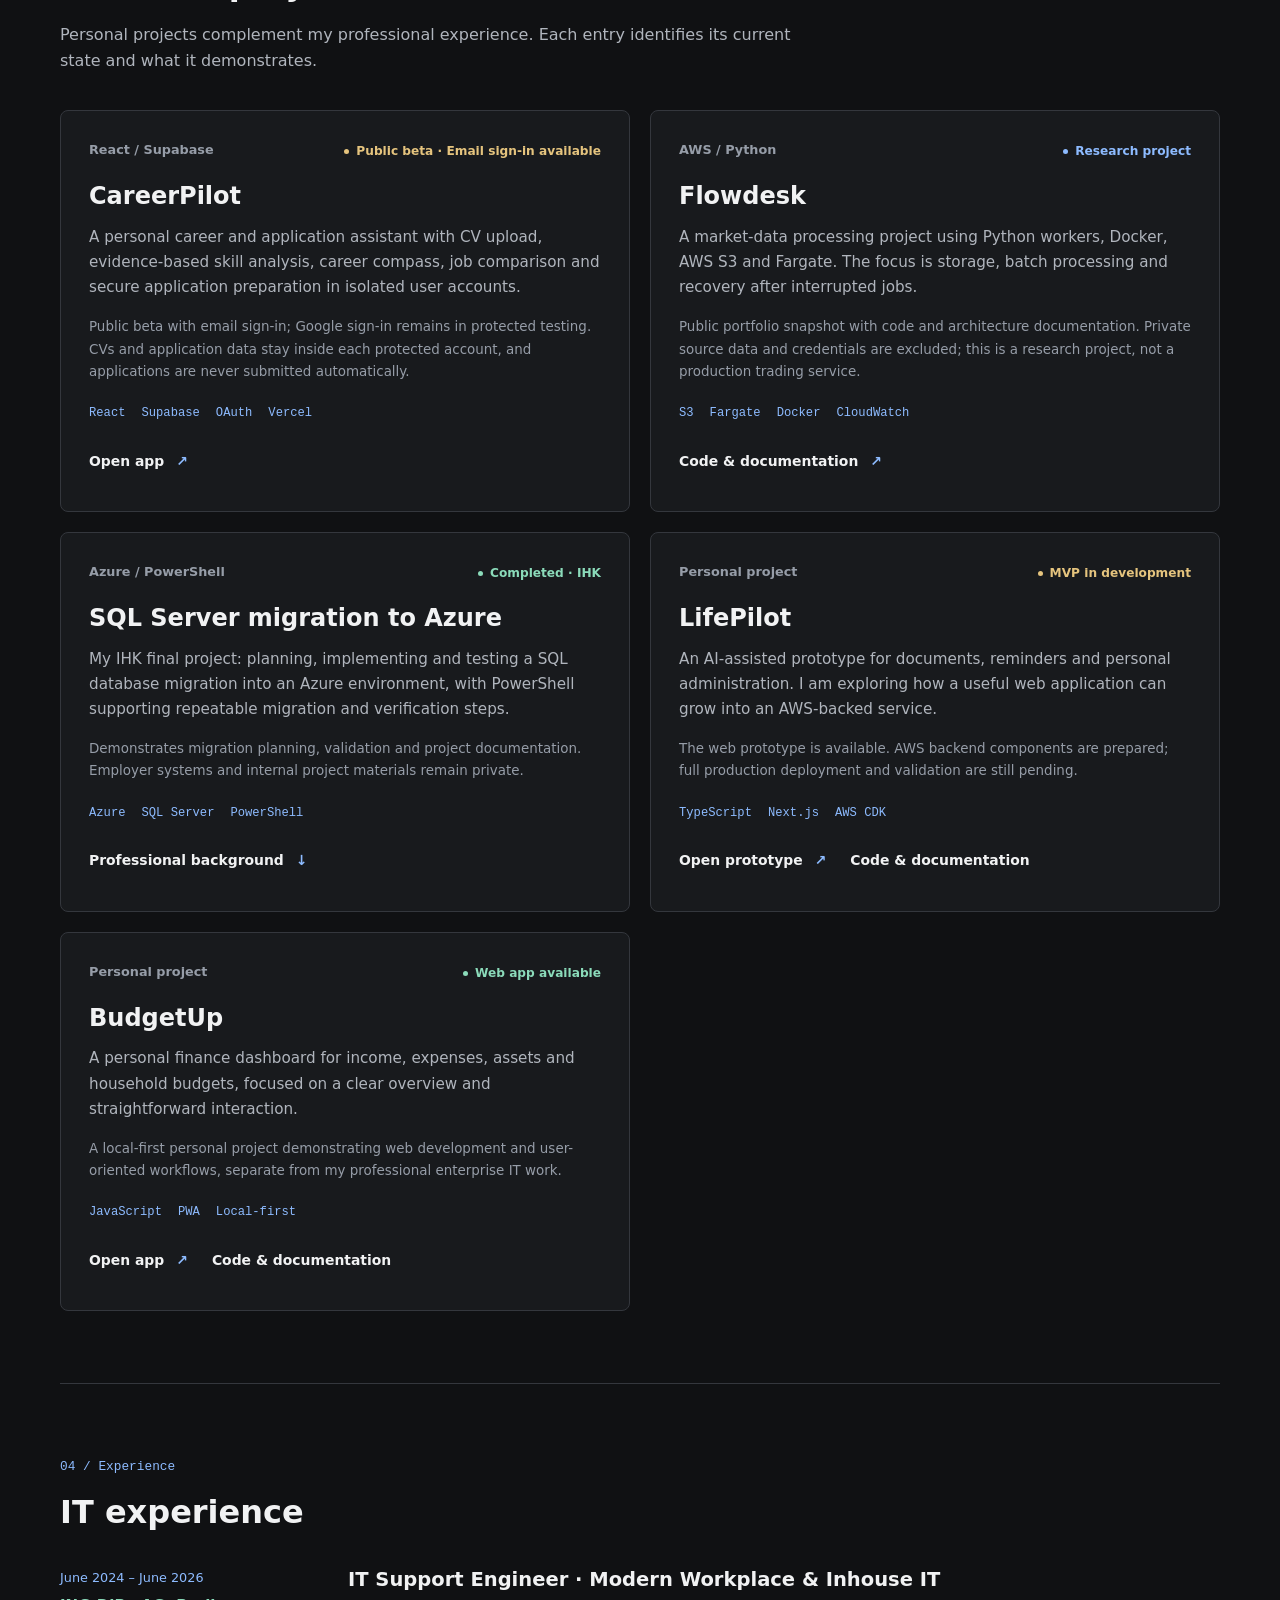
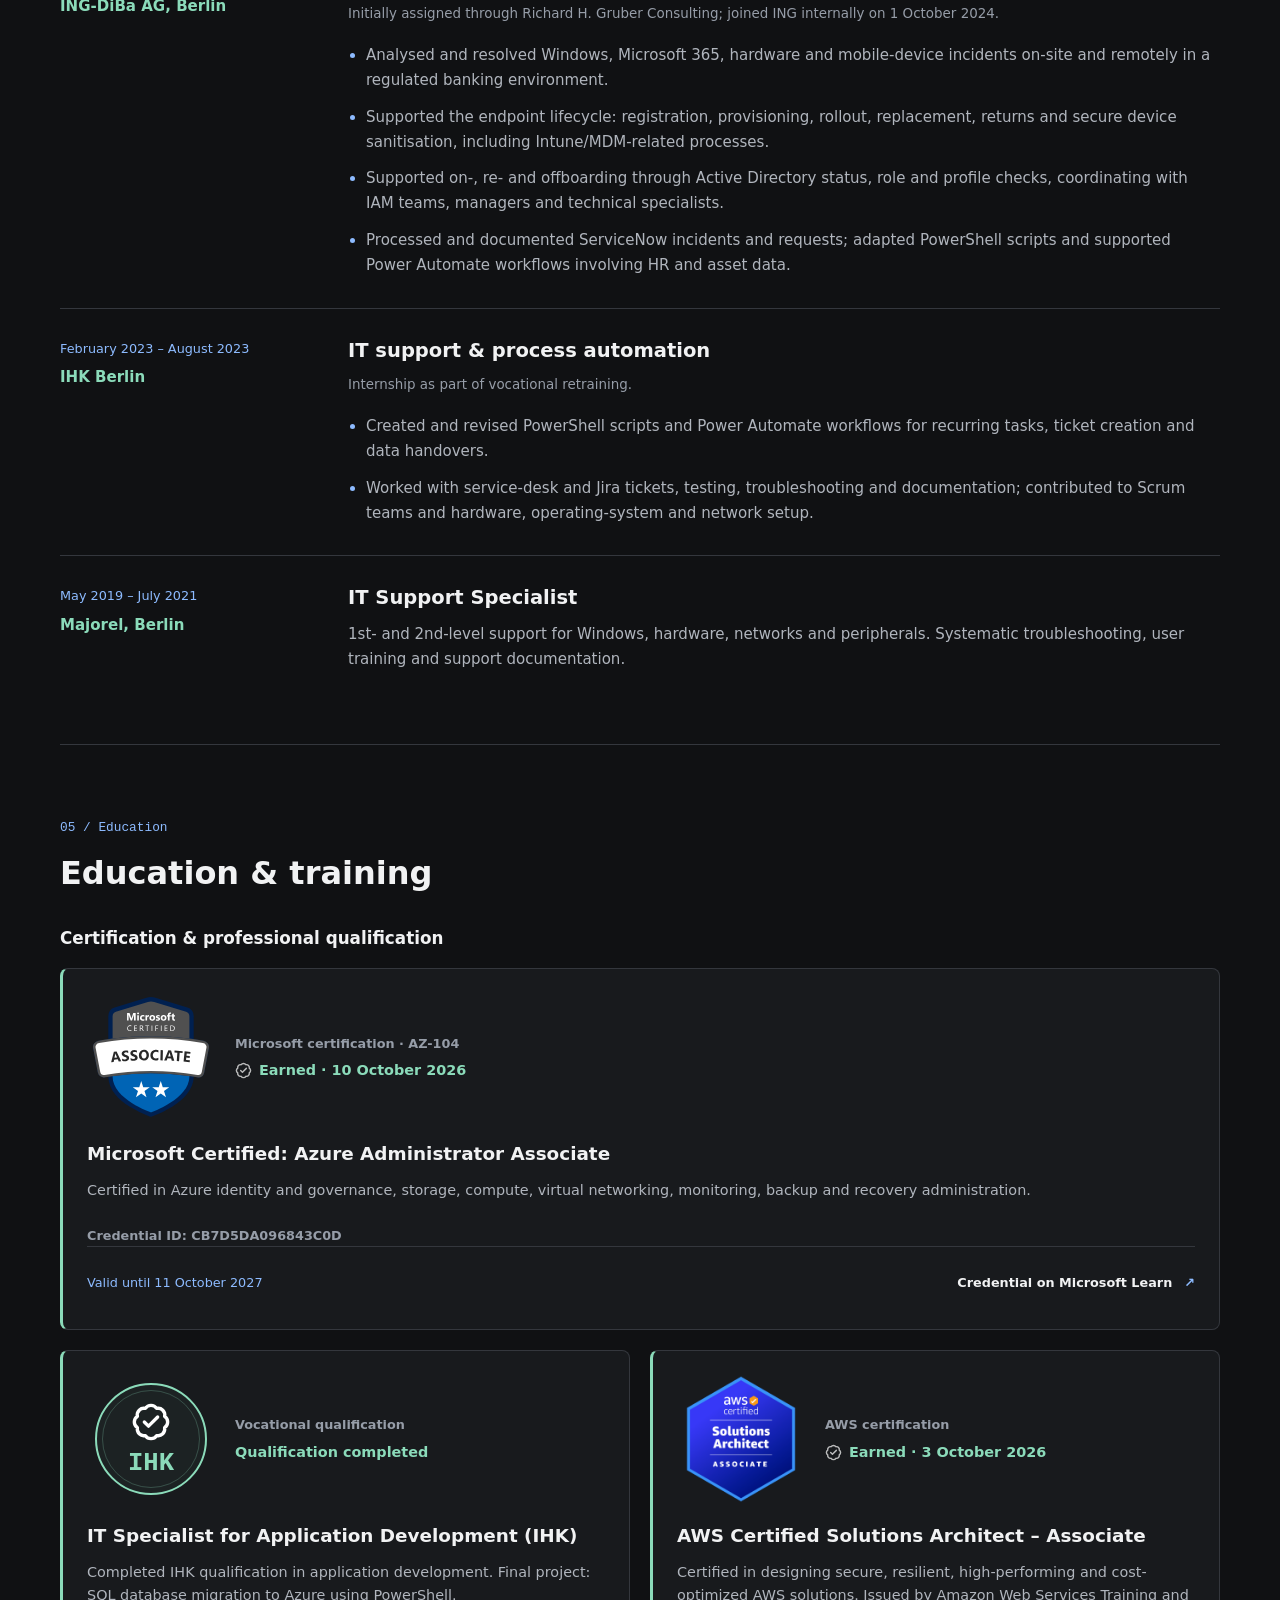
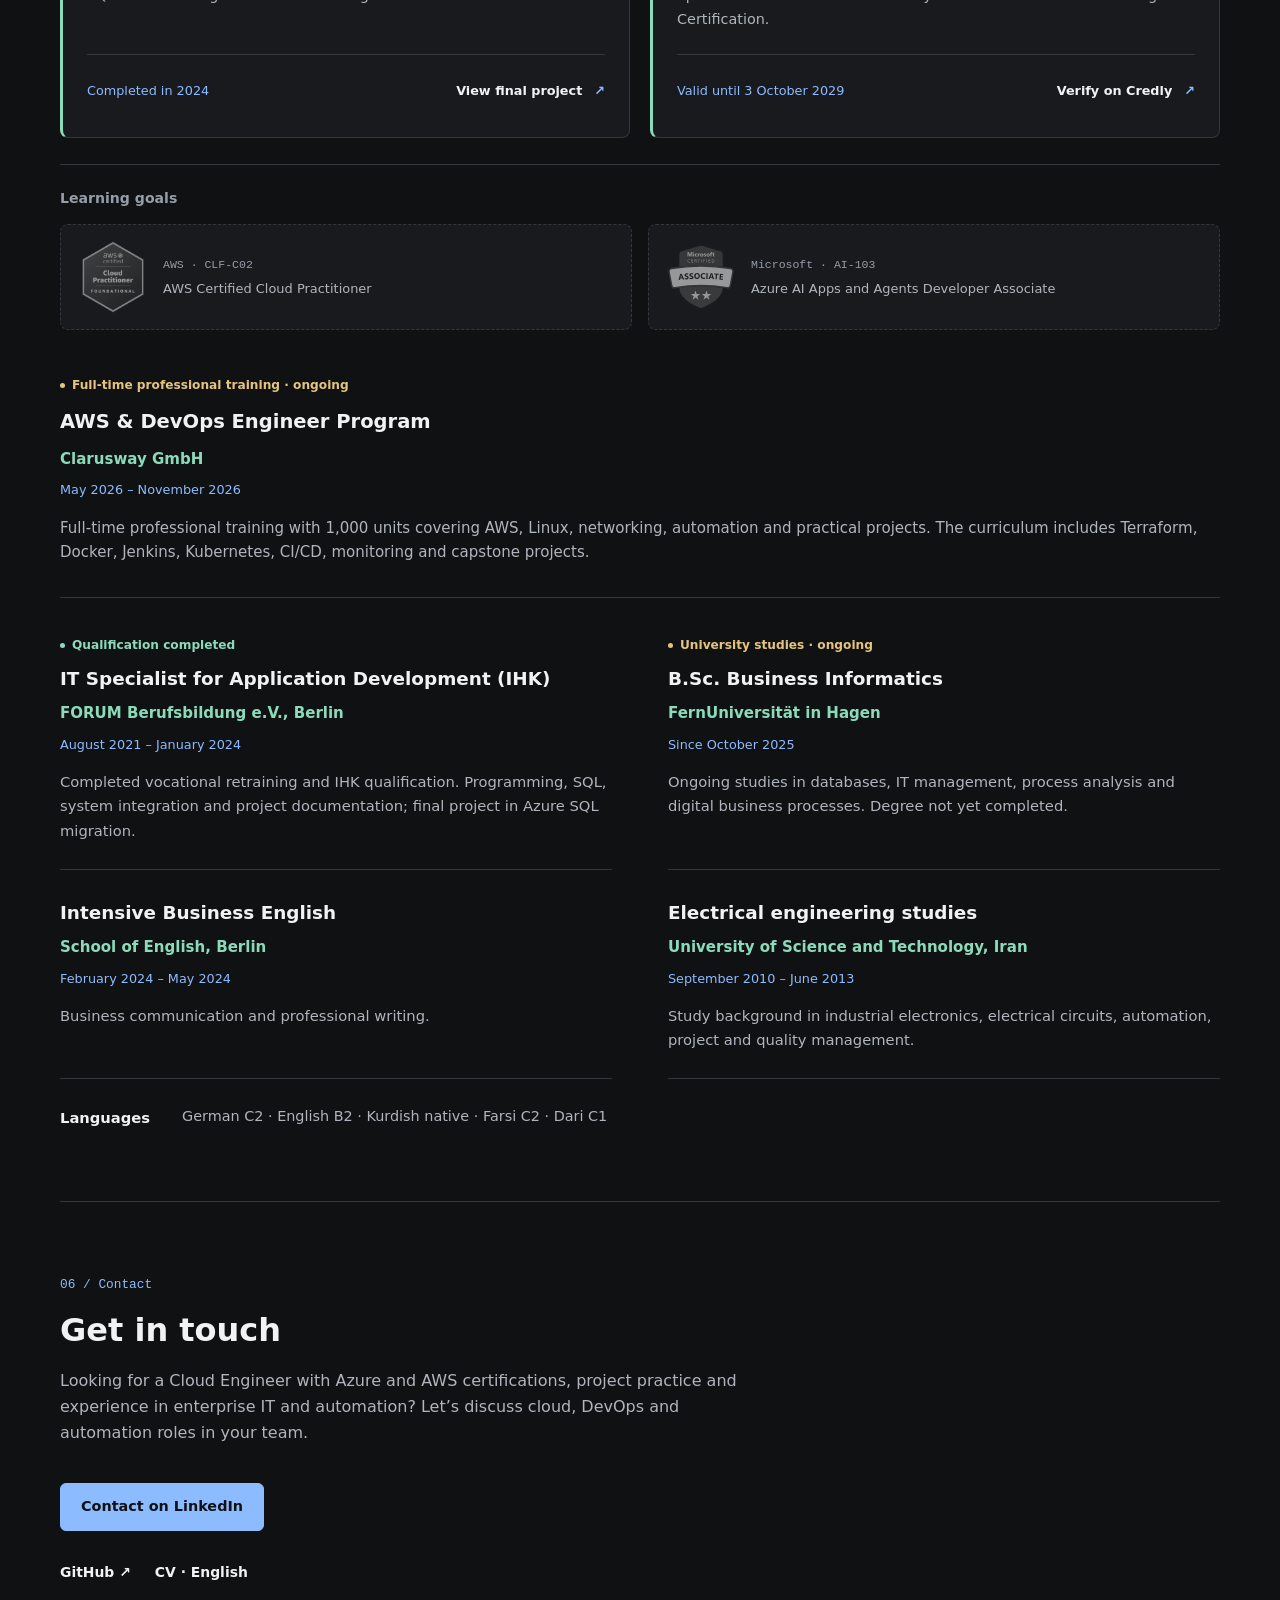
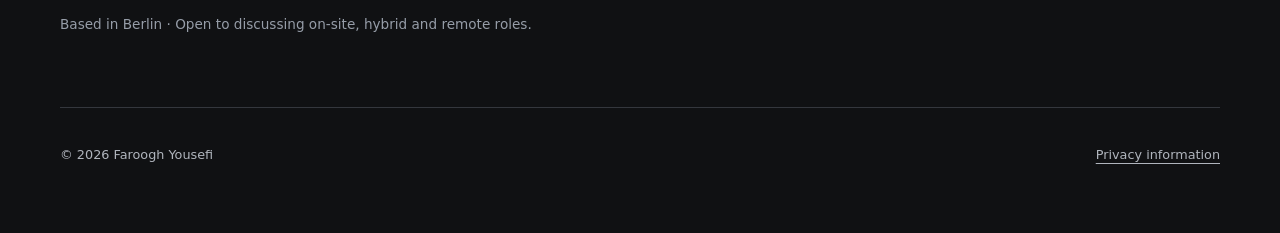
==== commit c79f31f7: "Add earned Azure Administrator certification and skills" ====
--- a/index.html
+++ b/index.html
@@ -4,7 +4,7 @@
   <meta charset="UTF-8" />
   <meta name="viewport" content="width=device-width, initial-scale=1.0" />
   <title>Faroogh Yousefi | Cloud Engineer · AWS &amp; Azure · DevOps</title>
-  <meta name="description" content="Faroogh Yousefi, Berlin-based Cloud Engineer and AWS Certified Solutions Architect – Associate. AWS, Azure, DevOps and automation with enterprise IT and project experience." />
+  <meta name="description" content="Faroogh Yousefi, Berlin-based Cloud Engineer, Microsoft Certified Azure Administrator Associate and AWS Certified Solutions Architect Associate. Azure, AWS, DevOps and automation with enterprise IT and project experience." />
   <meta name="robots" content="index, follow, max-image-preview:large" />
   <link rel="canonical" href="https://www.farooghyousefi.com/" />
   <link rel="alternate" hreflang="en" href="https://www.farooghyousefi.com/" />
@@ -20,7 +20,7 @@
   <meta property="og:url" content="https://www.farooghyousefi.com/" />
   <meta property="og:locale" content="en_GB" />
   <meta property="og:title" content="Faroogh Yousefi | Cloud Engineer · AWS &amp; Azure · DevOps" />
-  <meta property="og:description" content="Faroogh Yousefi, Berlin-based Cloud Engineer and AWS Certified Solutions Architect – Associate. AWS, Azure, DevOps and automation with enterprise IT and project experience." />
+  <meta property="og:description" content="Faroogh Yousefi, Berlin-based Cloud Engineer, Microsoft Certified Azure Administrator Associate and AWS Certified Solutions Architect Associate. Azure, AWS, DevOps and automation with enterprise IT and project experience." />
   <meta property="og:image" content="https://www.farooghyousefi.com/assets/faroogh-yousefi-sep-2026-800.webp" />
   <meta property="og:image:width" content="800" />
   <meta property="og:image:height" content="1000" />
@@ -29,11 +29,11 @@
   <meta property="profile:last_name" content="Yousefi" />
   <meta name="twitter:card" content="summary" />
   <meta name="twitter:title" content="Faroogh Yousefi | Cloud Engineer · AWS &amp; Azure · DevOps" />
-  <meta name="twitter:description" content="Faroogh Yousefi, Berlin-based Cloud Engineer and AWS Certified Solutions Architect – Associate. AWS, Azure, DevOps and automation with enterprise IT and project experience." />
+  <meta name="twitter:description" content="Faroogh Yousefi, Berlin-based Cloud Engineer, Microsoft Certified Azure Administrator Associate and AWS Certified Solutions Architect Associate. Azure, AWS, DevOps and automation with enterprise IT and project experience." />
   <meta name="twitter:image" content="https://www.farooghyousefi.com/assets/faroogh-yousefi-sep-2026-800.webp" />
   <link rel="preload" as="image" href="assets/faroogh-yousefi-sep-2026-400.webp" imagesrcset="assets/faroogh-yousefi-sep-2026-400.webp 400w, assets/faroogh-yousefi-sep-2026-800.webp 800w" imagesizes="(max-width: 360px) 88px, (max-width: 680px) 120px, (max-width: 850px) 240px, (max-width: 1100px) 280px, 320px" />
-  <link rel="stylesheet" href="styles.css?v=2b7e287363d3" />
-  <script type="application/ld+json">{"@context":"https://schema.org","@type":"Person","@id":"https://www.farooghyousefi.com/#person","name":"Faroogh Yousefi","alternateName":["FarooghYousefi","Faruk Yousefi","فاروق یوسفی"],"url":"https://www.farooghyousefi.com/","image":"https://www.farooghyousefi.com/assets/faroogh-yousefi-sep-2026-800.webp","jobTitle":"Cloud Engineer | AWS & Azure | DevOps & Automation","description":"Faroogh Yousefi, Berlin-based Cloud Engineer and AWS Certified Solutions Architect – Associate. AWS, Azure, DevOps and automation with enterprise IT and project experience.","homeLocation":{"@type":"Place","name":"Berlin, Germany"},"knowsLanguage":["de","en","fa","ku","prs"],"knowsAbout":["Amazon Web Services","Microsoft Azure","Cloud Architecture","DevOps","Terraform","Docker","Linux","Microsoft 365","Power Automate","PowerShell"],"hasCredential":[{"@type":"EducationalOccupationalCredential","name":"AWS Certified Solutions Architect – Associate","credentialCategory":"Certification","url":"https://www.credly.com/badges/5a12bdb6-9ff6-47e6-ba10-af309c26da79"},{"@type":"EducationalOccupationalCredential","name":"Fachinformatiker für Anwendungsentwicklung (IHK)","credentialCategory":"Vocational qualification"}],"alumniOf":{"@type":"EducationalOrganization","name":"FORUM Berufsbildung e.V., Berlin"},"sameAs":["https://www.linkedin.com/in/farooghyousefi/","https://github.com/farooghyousefi","https://www.credly.com/users/faroogh-yousefi"]}</script>
+  <link rel="stylesheet" href="styles.css?v=d4bc5ad6d7dc" />
+  <script type="application/ld+json">{"@context":"https://schema.org","@type":"Person","@id":"https://www.farooghyousefi.com/#person","name":"Faroogh Yousefi","alternateName":["FarooghYousefi","Faruk Yousefi","فاروق یوسفی"],"url":"https://www.farooghyousefi.com/","image":"https://www.farooghyousefi.com/assets/faroogh-yousefi-sep-2026-800.webp","jobTitle":"Cloud Engineer | AWS & Azure | DevOps & Automation","description":"Faroogh Yousefi, Berlin-based Cloud Engineer, Microsoft Certified Azure Administrator Associate and AWS Certified Solutions Architect Associate. Azure, AWS, DevOps and automation with enterprise IT and project experience.","homeLocation":{"@type":"Place","name":"Berlin, Germany"},"knowsLanguage":["de","en","fa","ku","prs"],"knowsAbout":["Amazon Web Services","Microsoft Azure","Azure Administration","Microsoft Entra ID","Azure Networking","Azure Monitor","Azure Backup","Bicep","Cloud Architecture","DevOps","Terraform","Docker","Linux","Microsoft 365","Power Automate","PowerShell"],"hasCredential":[{"@type":"EducationalOccupationalCredential","name":"Microsoft Certified: Azure Administrator Associate","credentialCategory":"Certification","identifier":"CB7D5DA096843C0D","dateCreated":"2026-10-10","expires":"2027-10-11","url":"https://learn.microsoft.com/de-de/users/farooghyousefi-8393/credentials/certification/azure-administrator?tab=credentials-tab"},{"@type":"EducationalOccupationalCredential","name":"AWS Certified Solutions Architect – Associate","credentialCategory":"Certification","url":"https://www.credly.com/badges/5a12bdb6-9ff6-47e6-ba10-af309c26da79"},{"@type":"EducationalOccupationalCredential","name":"Fachinformatiker für Anwendungsentwicklung (IHK)","credentialCategory":"Vocational qualification"}],"alumniOf":{"@type":"EducationalOrganization","name":"FORUM Berufsbildung e.V., Berlin"},"sameAs":["https://www.linkedin.com/in/farooghyousefi/","https://github.com/farooghyousefi","https://www.credly.com/users/faroogh-yousefi"]}</script>
   <script type="application/ld+json">{"@context":"https://schema.org","@type":"WebSite","@id":"https://www.farooghyousefi.com/#website","name":"Faroogh Yousefi","alternateName":"farooghyousefi.com","url":"https://www.farooghyousefi.com/","publisher":{"@id":"https://www.farooghyousefi.com/#person"}}</script>
 </head>
 <body>
@@ -81,7 +81,7 @@
         <img src="assets/faroogh-yousefi-sep-2026-400.webp" srcset="assets/faroogh-yousefi-sep-2026-400.webp 400w, assets/faroogh-yousefi-sep-2026-800.webp 800w" sizes="(max-width: 360px) 88px, (max-width: 680px) 120px, (max-width: 850px) 240px, (max-width: 1100px) 280px, 320px" width="400" height="500" fetchpriority="high" alt="Faroogh Yousefi, AWS and Azure Cloud Engineer in Berlin" data-i18n-alt="photo.alt" />
       </figure>
       <div class="hero-detail">
-        <p class="hero-description" data-i18n="hero.description">As an AWS Certified Solutions Architect – Associate, I combine enterprise IT experience with AWS projects, Azure migration and automation.</p>
+        <p class="hero-description" data-i18n="hero.description">Certified as an Azure Administrator Associate and AWS Solutions Architect Associate, I combine enterprise IT experience with cloud projects and automation.</p>
         <p class="hero-learning"><span class="learning-dot" aria-hidden="true"></span><span data-i18n="hero.learning">AWS &amp; DevOps Engineer: ongoing full-time training at Clarusway.</span></p>
         <div class="hero-actions">
           <a class="button primary" href="#contact"><span data-i18n="hero.contact">Get in touch</span><img src="assets/icons/arrow-up-right.svg" width="18" height="18" alt="" /></a>
@@ -94,13 +94,13 @@
         </div>
       </div>
       <div class="hero-foundation">
-        <span class="qualification"><span class="small-label" data-i18n="hero.qualificationLabel">AWS certified · since 3 October 2026</span><strong data-i18n="hero.qualification">AWS Certified Solutions Architect – Associate</strong></span>
+        <span class="qualification"><span class="small-label" data-i18n="hero.qualificationLabel">Microsoft &amp; AWS certified · October 2026</span><strong data-i18n="hero.qualification">Azure Administrator · AWS Solutions Architect</strong></span>
         <a class="section-cue" href="#about" aria-label="Explore my profile" data-i18n-aria-label="hero.more"><span data-i18n="hero.more">Explore my profile</span><span aria-hidden="true">↓</span></a>
       </div>
     </section>
 
     <section class="section-shell content-section" id="about" aria-labelledby="about-title">
-      <div class="section-heading"><p class="eyebrow">01 / <span data-i18n="nav.about">Profile</span></p><h2 id="about-title" data-i18n="about.title">My cloud engineering profile</h2><p class="section-intro" data-i18n="about.intro">I focus on cloud engineering with AWS and Azure, DevOps and automation. I am an AWS Certified Solutions Architect – Associate and an IHK-qualified IT Specialist in Application Development. I build on my enterprise IT background through personal AWS projects, a completed Azure SQL migration and ongoing AWS &amp; DevOps training at Clarusway.</p></div>
+      <div class="section-heading"><p class="eyebrow">01 / <span data-i18n="nav.about">Profile</span></p><h2 id="about-title" data-i18n="about.title">My cloud engineering profile</h2><p class="section-intro" data-i18n="about.intro">I focus on cloud engineering with AWS and Azure, DevOps and automation. I am Microsoft Certified: Azure Administrator Associate (AZ-104), an AWS Certified Solutions Architect – Associate (SAA-C03) and an IHK-qualified IT Specialist for Application Development. I build on my enterprise IT background through personal AWS projects, a completed Azure SQL migration and ongoing AWS &amp; DevOps training at Clarusway.</p></div>
       <div class="value-grid">
         <article><span class="value-number" aria-hidden="true">01</span><h3 data-i18n="value.operations.title">Understand the day-to-day</h3><p data-i18n="value.operations.text">From device provisioning to incident analysis: I understand workplace operations and how technical issues affect users and other teams.</p></article>
         <article><span class="value-number" aria-hidden="true">02</span><h3 data-i18n="value.automation.title">Make recurring work simpler</h3><p data-i18n="value.automation.text">I have adapted PowerShell scripts and worked with Power Automate on onboarding, offboarding and the handover of service and asset data.</p></article>
@@ -110,8 +110,15 @@
     </section>
 
     <section class="section-shell content-section" id="skills" aria-labelledby="skills-title">
-      <div class="section-heading"><p class="eyebrow">02 / <span data-i18n="nav.skills">Skills</span></p><h2 id="skills-title" data-i18n="skills.title">Skills &amp; development</h2><p class="section-intro" data-i18n="skills.intro">AWS certification, Azure project practice and enterprise IT experience form my foundation. I develop DevOps, Infrastructure as Code and container skills through training and personal labs.</p></div>
+      <div class="section-heading"><p class="eyebrow">02 / <span data-i18n="nav.skills">Skills</span></p><h2 id="skills-title" data-i18n="skills.title">Skills &amp; development</h2><p class="section-intro" data-i18n="skills.intro">Microsoft and AWS certifications, Azure project practice and enterprise IT experience form my foundation. I develop DevOps, Infrastructure as Code and container skills through training and personal labs.</p></div>
       <div class="skills-grid">
+        <article class="skill-group azure-administration"><span class="status-label established" data-i18n="skills.azure.status">Microsoft certified · AZ-104</span><h3 data-i18n="skills.azure.title">Azure administration</h3><p data-i18n="skills.azure.text">Earned on 10 October 2026, my AZ-104 certification validates my knowledge of Azure administration and complements my hands-on Azure SQL migration project.</p><ul class="azure-skills-list">
+          <li data-i18n="skills.azure.identity">Identity &amp; governance: Microsoft Entra ID, Azure RBAC, Azure Policy, subscriptions, resource groups, tags, costs and budgets.</li>
+          <li data-i18n="skills.azure.compute">Compute &amp; apps: virtual machines, scale sets, App Service, Container Registry, Container Instances and Container Apps.</li>
+          <li data-i18n="skills.azure.storage">Storage: storage accounts, Blob Storage, Azure Files, access control, redundancy, encryption and lifecycle management.</li>
+          <li data-i18n="skills.azure.network">Networking: VNets, subnets, peering, NSGs, routing, DNS, load balancers, Bastion, service endpoints and private endpoints.</li>
+          <li data-i18n="skills.azure.operations">Operations &amp; automation: Azure Monitor, Log Analytics, Network Watcher, Azure Backup, Site Recovery, ARM/Bicep, Azure CLI and PowerShell.</li>
+        </ul></article>
         <article class="skill-group professional"><span class="status-label established" data-i18n="skills.professional">Professional experience</span><h3 data-i18n="skills.workplace.title">Modern Workplace &amp; identity</h3><p data-i18n="skills.workplace.text">Windows and Microsoft 365 support, endpoint lifecycle and Intune/MDM-related processes. Active Directory and Entra ID experience in support and identity workflows.</p><ul class="tech-list">
           <li><img src="assets/icons/microsoft-365.svg" width="24" height="24" alt="" loading="lazy" />Microsoft 365</li><li><img src="assets/icons/intune.svg" width="24" height="24" alt="" loading="lazy" />Intune / MDM</li><li><img src="assets/icons/entra-id.svg" width="24" height="24" alt="" loading="lazy" />Entra ID / AD</li><li>Windows 10 / 11</li><li>Exchange Online</li><li>Teams Rooms</li>
         </ul></article>
@@ -153,6 +160,16 @@
       <div class="credentials" aria-labelledby="credentials-title">
         <h3 id="credentials-title" data-i18n="credentials.title">Certification &amp; professional qualification</h3>
         <div class="credentials-grid">
+          <article class="credential-card credential-card--earned credential-card--azure" aria-labelledby="credential-azure-title">
+            <div class="credential-header">
+              <a class="credential-badge-link" href="https://learn.microsoft.com/de-de/users/farooghyousefi-8393/credentials/certification/azure-administrator?tab=credentials-tab" target="_blank" rel="noopener noreferrer" aria-label="Credential on Microsoft Learn" data-i18n-aria-label="credentials.azure.verify"><img src="assets/credentials/microsoft-certified-associate.svg" width="128" height="128" alt="Microsoft Certified: Azure Administrator Associate" loading="lazy" /></a>
+              <div><p class="small-label" data-i18n="credentials.azure.type">Microsoft certification · AZ-104</p><p class="credential-state"><img src="assets/icons/badge-check.svg" width="17" height="17" alt="" loading="lazy" /><span data-i18n="credentials.azure.status">Earned · 10 October 2026</span></p></div>
+            </div>
+            <h4 id="credential-azure-title" lang="en" dir="ltr">Microsoft Certified: Azure Administrator Associate</h4>
+            <p class="credential-description" data-i18n="credentials.azure.text">Certified in Azure identity and governance, storage, compute, virtual networking, monitoring, backup and recovery administration.</p>
+            <p class="small-label" lang="en" dir="ltr">Credential ID: CB7D5DA096843C0D</p>
+            <div class="credential-footer"><span class="date" data-i18n="credentials.azure.note">Valid until 11 October 2027</span><a class="text-link" href="https://learn.microsoft.com/de-de/users/farooghyousefi-8393/credentials/certification/azure-administrator?tab=credentials-tab" target="_blank" rel="noopener noreferrer"><span data-i18n="credentials.azure.verify">Credential on Microsoft Learn</span><span aria-hidden="true">↗</span></a></div>
+          </article>
           <article class="credential-card credential-card--earned" aria-labelledby="credential-ihk-title">
             <div class="credential-header">
               <a class="credential-badge-link" href="#project-azure" aria-label="View final project" data-i18n-aria-label="credentials.ihk.project"><span class="ihk-seal" aria-hidden="true"><img src="assets/icons/badge-check.svg" width="40" height="40" alt="" loading="lazy" /><strong>IHK</strong></span></a>
@@ -176,7 +193,6 @@
           <h4 id="credential-goals-title" data-i18n="training.cert.title">Learning goals</h4>
           <ul class="credential-goals-grid">
             <li><img src="assets/credentials/aws-cloud-practitioner.png" width="72" height="72" alt="" loading="lazy" /><div><span class="credential-goal-code" lang="en" dir="ltr">AWS · CLF-C02</span><p class="credential-goal-name" lang="en" dir="ltr">AWS Certified Cloud Practitioner</p><span class="visually-hidden" data-i18n="training.preparation">Certification goal · not yet earned</span></div></li>
-            <li><img src="assets/credentials/microsoft-certified-associate.svg" width="72" height="72" alt="" loading="lazy" /><div><span class="credential-goal-code" lang="en" dir="ltr">Microsoft · AZ-104</span><p class="credential-goal-name" lang="en" dir="ltr">Azure Administrator Associate</p><span class="visually-hidden" data-i18n="training.preparation">Certification goal · not yet earned</span></div></li>
             <li><img src="assets/credentials/microsoft-certified-associate.svg" width="72" height="72" alt="" loading="lazy" /><div><span class="credential-goal-code" lang="en" dir="ltr">Microsoft · AI-103</span><p class="credential-goal-name" lang="en" dir="ltr">Azure AI Apps and Agents Developer Associate</p><span class="visually-hidden" data-i18n="training.preparation">Certification goal · not yet earned</span></div></li>
           </ul>
         </div>
@@ -192,7 +208,7 @@
     </section>
 
     <section class="section-shell content-section contact-section" id="contact" aria-labelledby="contact-title">
-      <div class="section-heading"><p class="eyebrow">06 / <span data-i18n="nav.contact">Contact</span></p><h2 id="contact-title" data-i18n="contact.title">Get in touch</h2><p class="section-intro" data-i18n="contact.text">Looking for a Cloud Engineer with AWS certification, Azure project practice and experience in enterprise IT and automation? Let us discuss cloud, DevOps and automation roles on your team.</p></div>
+      <div class="section-heading"><p class="eyebrow">06 / <span data-i18n="nav.contact">Contact</span></p><h2 id="contact-title" data-i18n="contact.title">Get in touch</h2><p class="section-intro" data-i18n="contact.text">Looking for a Cloud Engineer with Azure and AWS certifications, project practice and experience in enterprise IT and automation? Let’s discuss cloud, DevOps and automation roles in your team.</p></div>
       <a class="button primary" href="https://www.linkedin.com/in/farooghyousefi/" target="_blank" rel="noopener noreferrer" data-i18n="contact.linkedin">Contact on LinkedIn</a>
       <div class="contact-links"><a class="text-link" href="https://github.com/farooghyousefi" target="_blank" rel="noopener noreferrer">GitHub ↗</a><a class="text-link" href="assets/Faroogh-Yousefi-CV-EN.pdf" data-cv-link target="_blank" rel="noopener noreferrer" data-i18n="hero.cv">CV · English</a></div>
       <p class="contact-location" data-i18n="contact.location">Based in Berlin · Open to discussing on-site, hybrid and remote roles.</p>
@@ -200,6 +216,6 @@
   </main>
   <footer class="section-shell footer"><p>© 2026 Faroogh Yousefi</p><details class="privacy" id="privacy"><summary data-i18n="privacy.title">Privacy information</summary><div><p data-i18n="privacy.owner">This personal portfolio is published by Faroogh Yousefi in Berlin. You can reach me through LinkedIn.</p><p data-i18n="privacy.hosting">The website is hosted by Vercel. Serving the site involves technical request data such as IP address, requested URL and browser information, which may be processed in hosting and security logs.</p><p data-i18n="privacy.storage">The site does not load advertising or analytics scripts. Your selected language is saved locally in your browser under portfolio-language. You can remove that preference by clearing this site&#39;s browser data.</p><p data-i18n="privacy.contact">External services such as GitHub and LinkedIn receive data when you follow their links. Public CV downloads exclude private address, phone number, birth year and personal email.</p><a href="https://vercel.com/legal/privacy-policy" target="_blank" rel="noopener noreferrer" data-i18n="privacy.vercel">Vercel privacy policy</a></div></details></footer>
   <a class="back-to-top" href="#top" data-back-to-top aria-label="Back to top" data-i18n-aria-label="ui.top" title="Back to top" data-i18n-title="ui.top"><img src="assets/icons/arrow-up.svg" width="22" height="22" alt="" /></a>
-  <script src="script.js?v=2b7e287363d3"></script>
+  <script src="script.js?v=d4bc5ad6d7dc"></script>
 </body>
 </html>
--- a/styles.css
+++ b/styles.css
@@ -145,7 +145,7 @@
 .credential-footer .text-link { font-size: .8rem; }
 .credential-goals { margin-top: 26px; padding-top: 22px; border-top: 1px solid var(--line); }
 .credential-goals > h4 { margin: 0 0 14px; font-size: .88rem; font-weight: 550; color: var(--subtle); }
-.credential-goals-grid { display: grid; grid-template-columns: repeat(3, minmax(0, 1fr)); gap: 16px; list-style: none; padding: 0; margin: 0; }
+.credential-goals-grid { display: grid; grid-template-columns: repeat(2, minmax(0, 1fr)); gap: 16px; list-style: none; padding: 0; margin: 0; }
 .credential-goals-grid li { display: grid; grid-template-columns: 72px minmax(0, 1fr); align-items: center; gap: 14px; min-width: 0; padding: 16px; border: 1px dashed var(--line); border-radius: 8px; background: var(--surface); }
 .credential-goals-grid img { width: 72px; height: 72px; object-fit: contain; filter: grayscale(1); opacity: .55; }
 .credential-goal-code { display: block; color: var(--subtle); font-family: var(--mono); font-size: .72rem; line-height: 1.5; margin-bottom: 6px; }
@@ -312,3 +312,7 @@
   .project-card, .skill-group, .timeline-entry, .education-grid article { break-inside: avoid; }
   .project-links a::after { content: " (" attr(href) ")"; font-size: 8pt; overflow-wrap: anywhere; }
 }
+
+.azure-administration, .credential-card--azure { grid-column: 1 / -1; }
+.azure-skills-list { margin: 20px 0 0; padding-inline-start: 20px; color: var(--muted); }
+.azure-skills-list li { margin-bottom: 10px; font-size: .93rem; line-height: 1.65; }
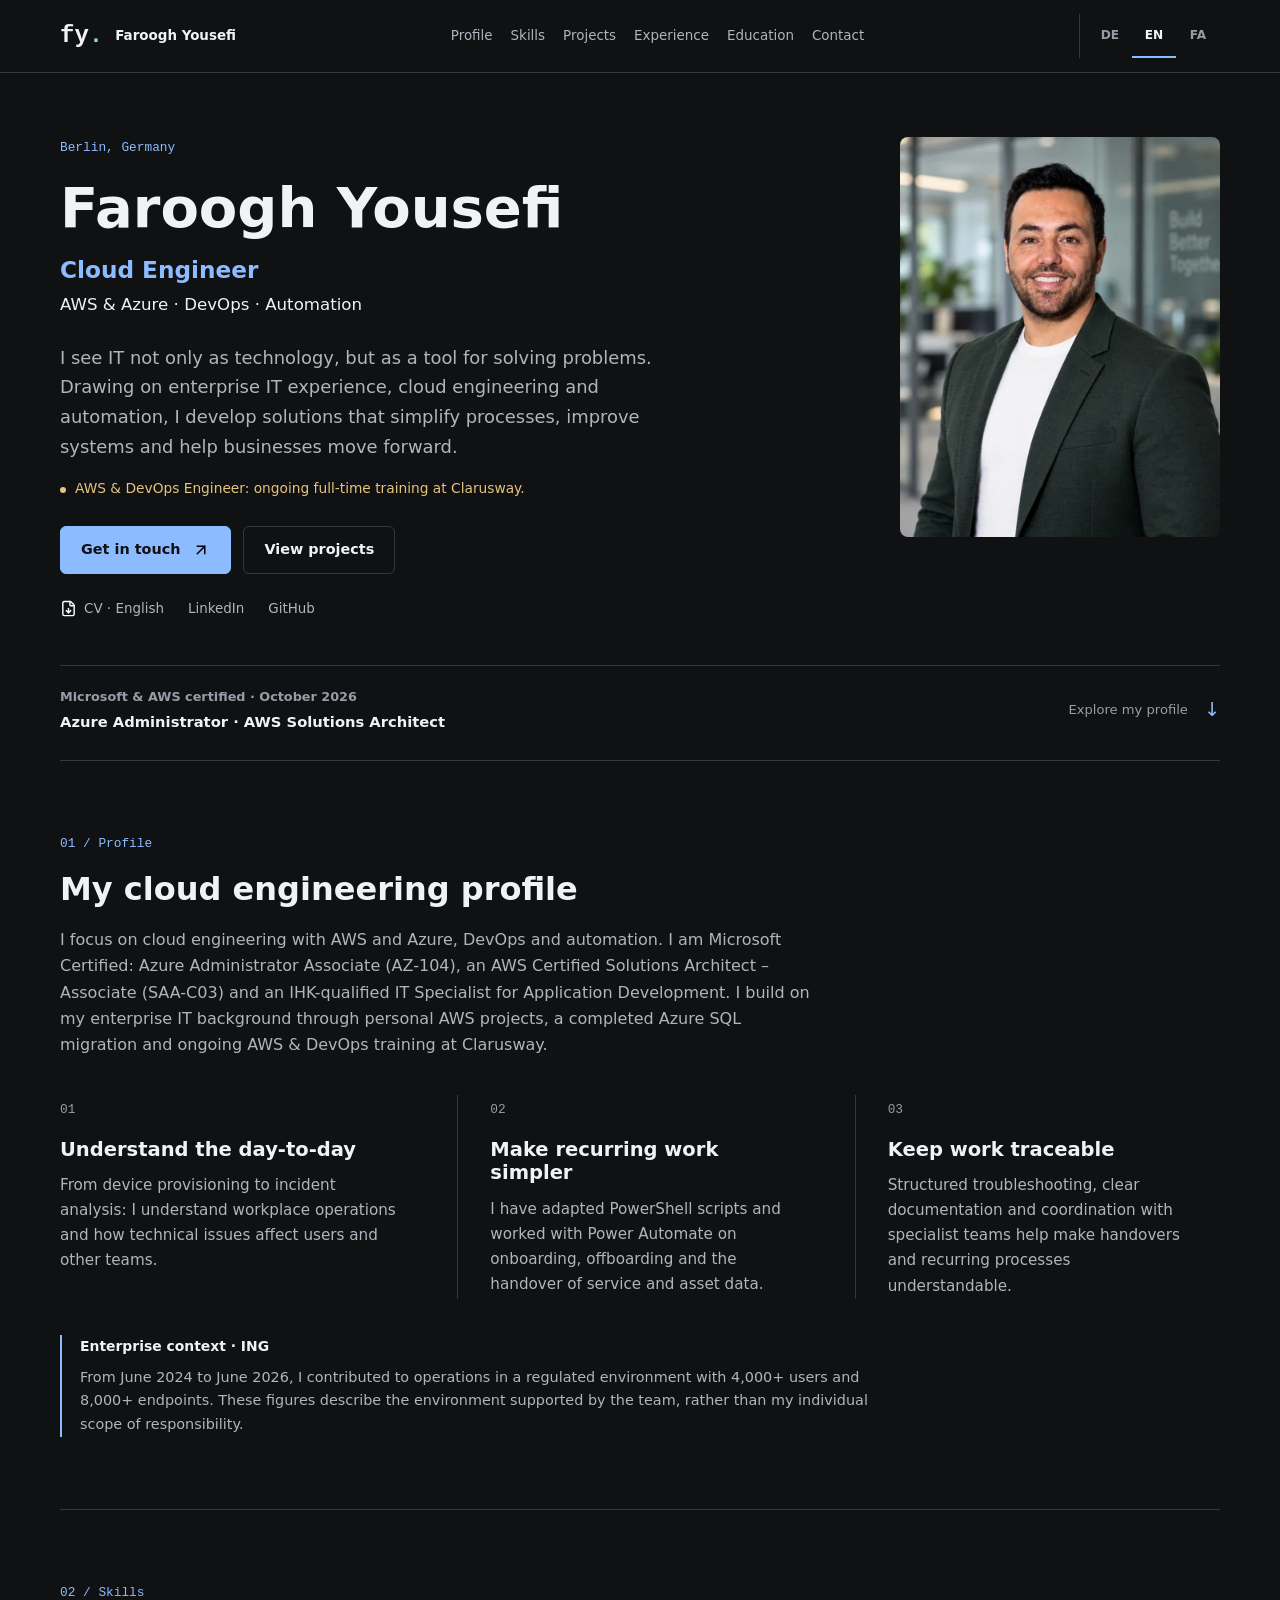
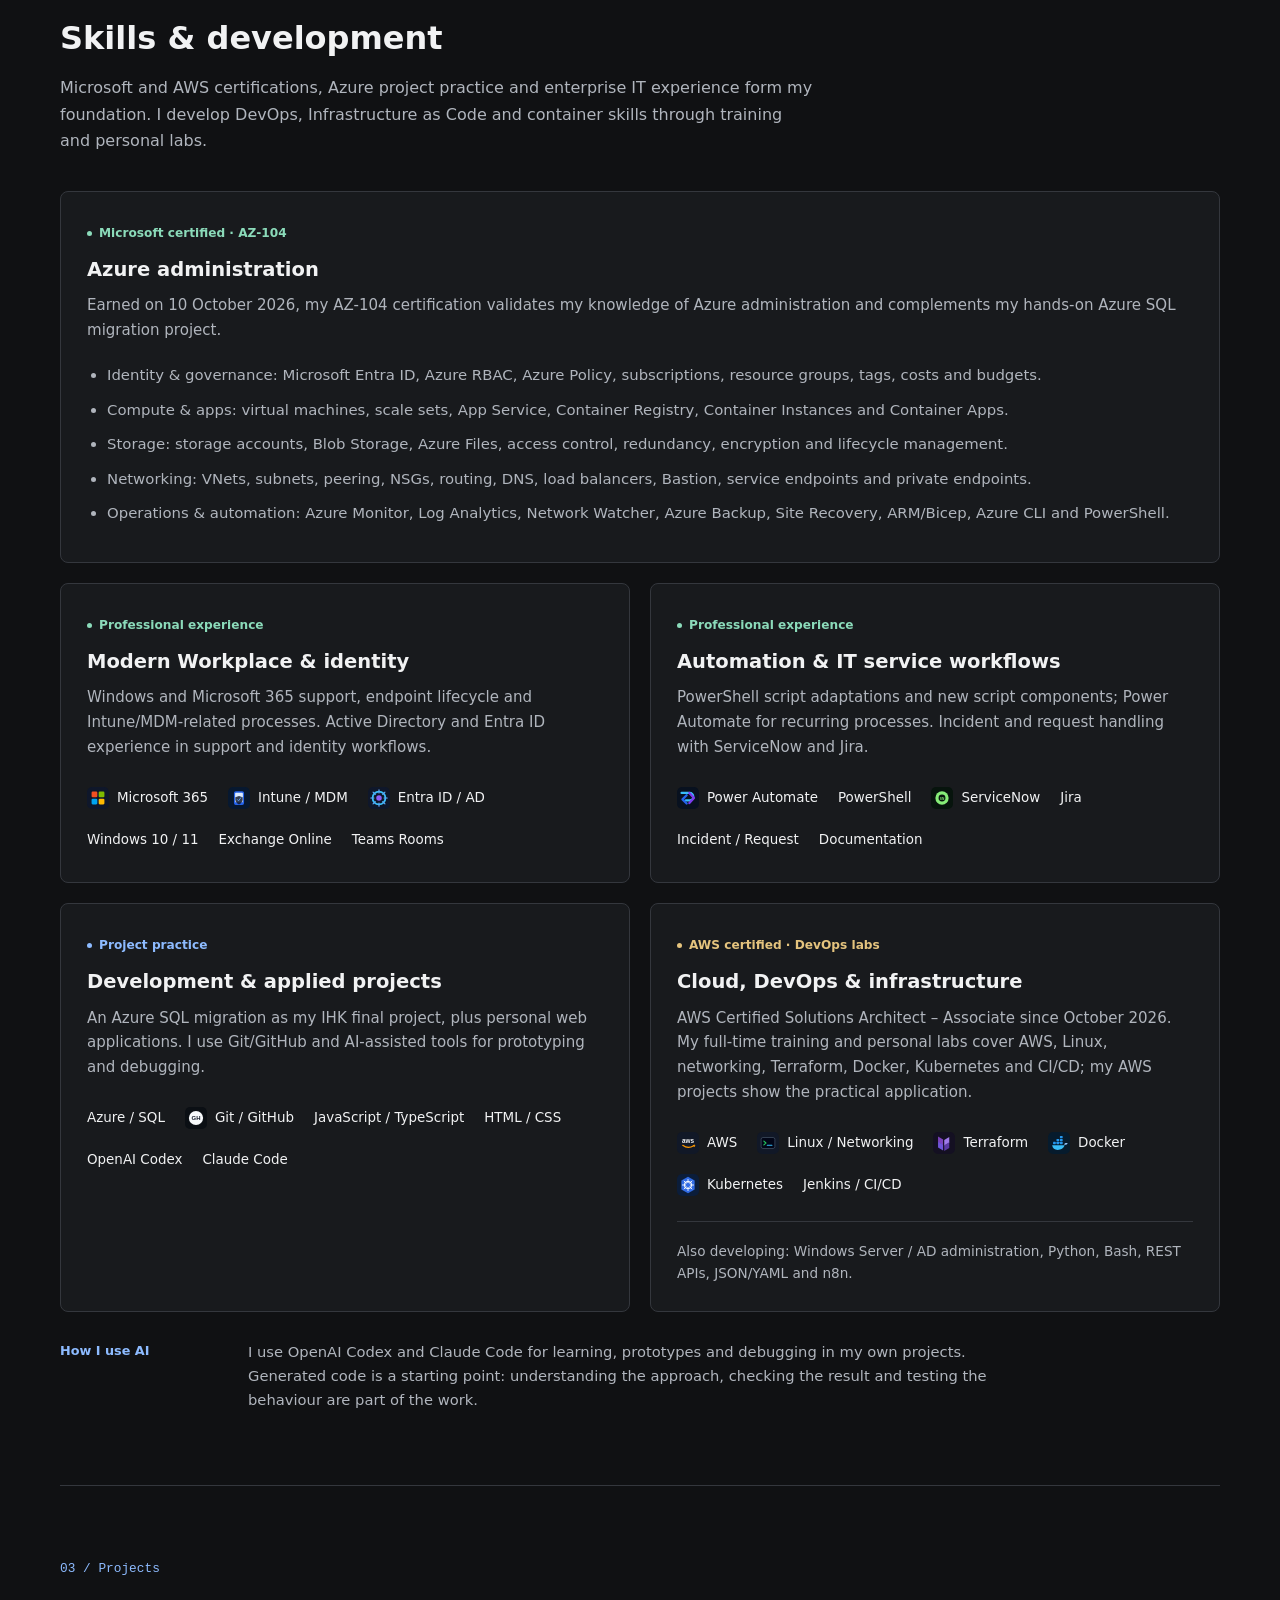
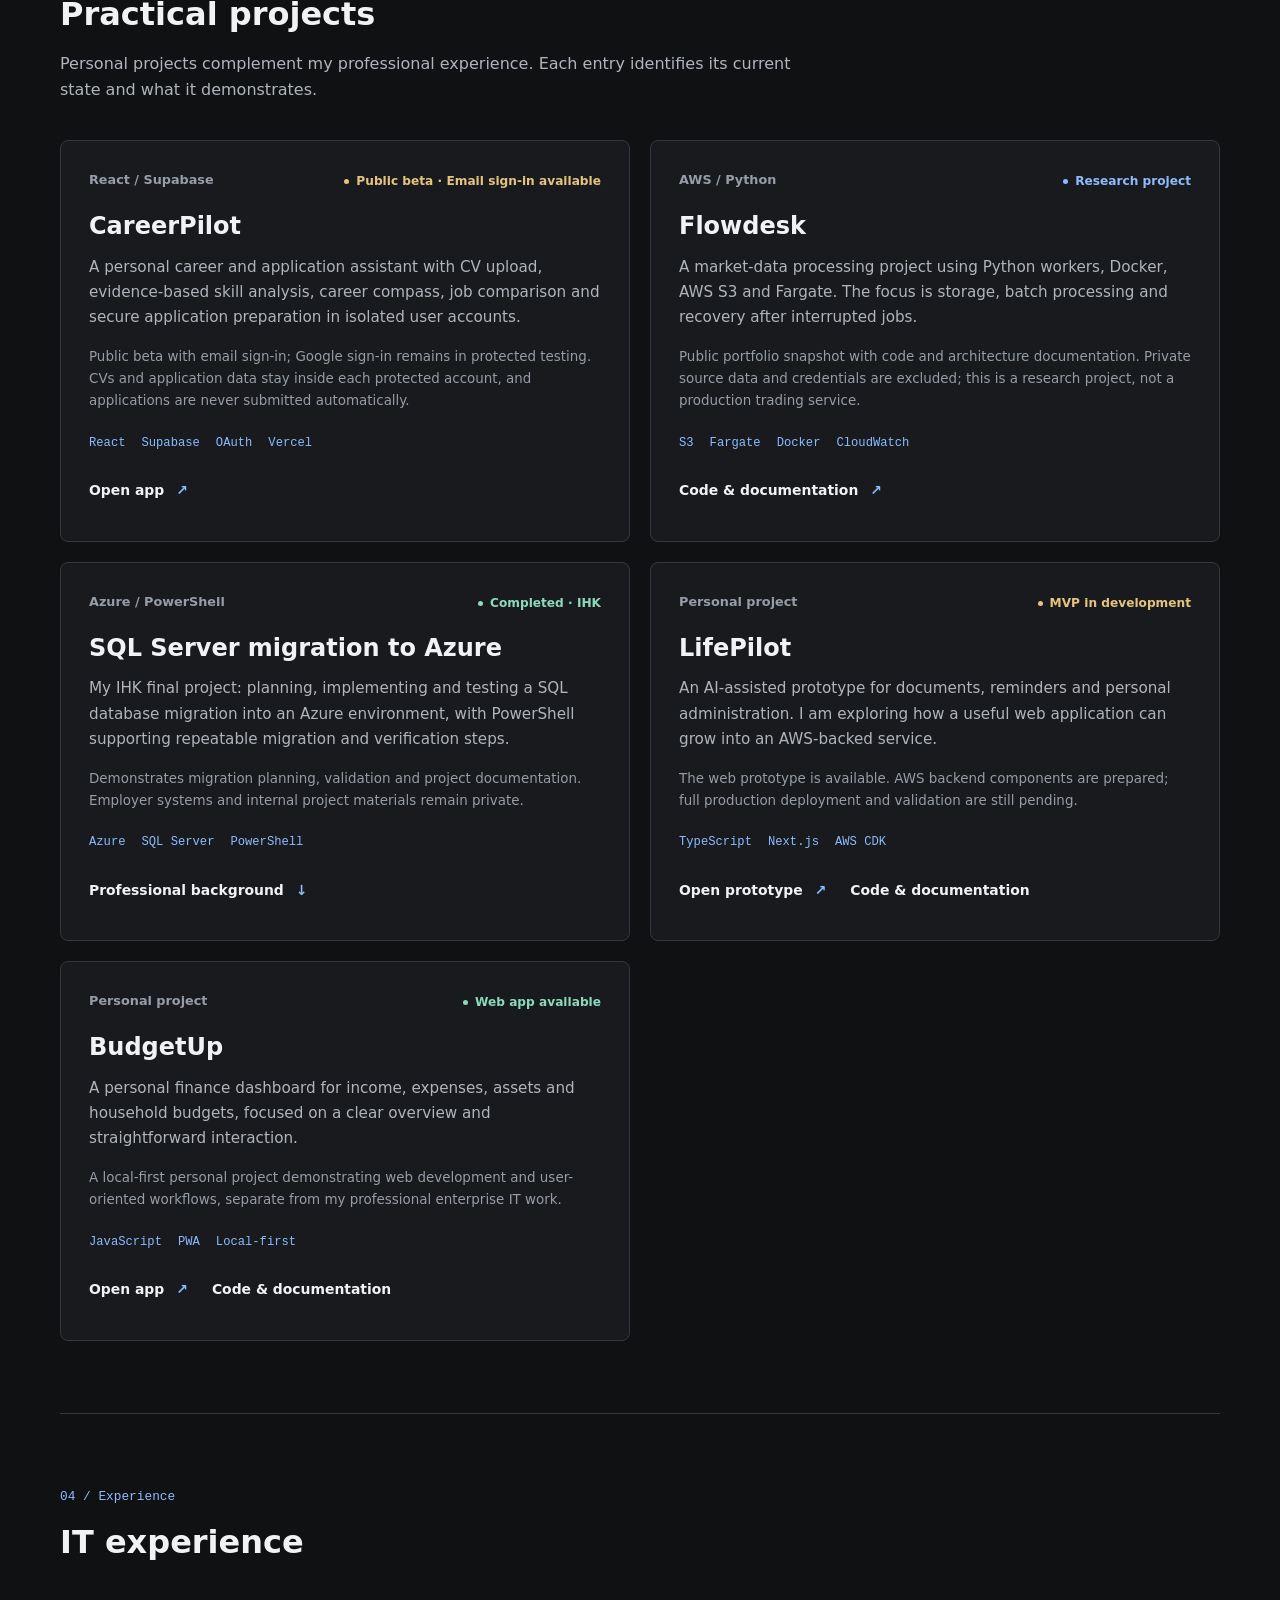
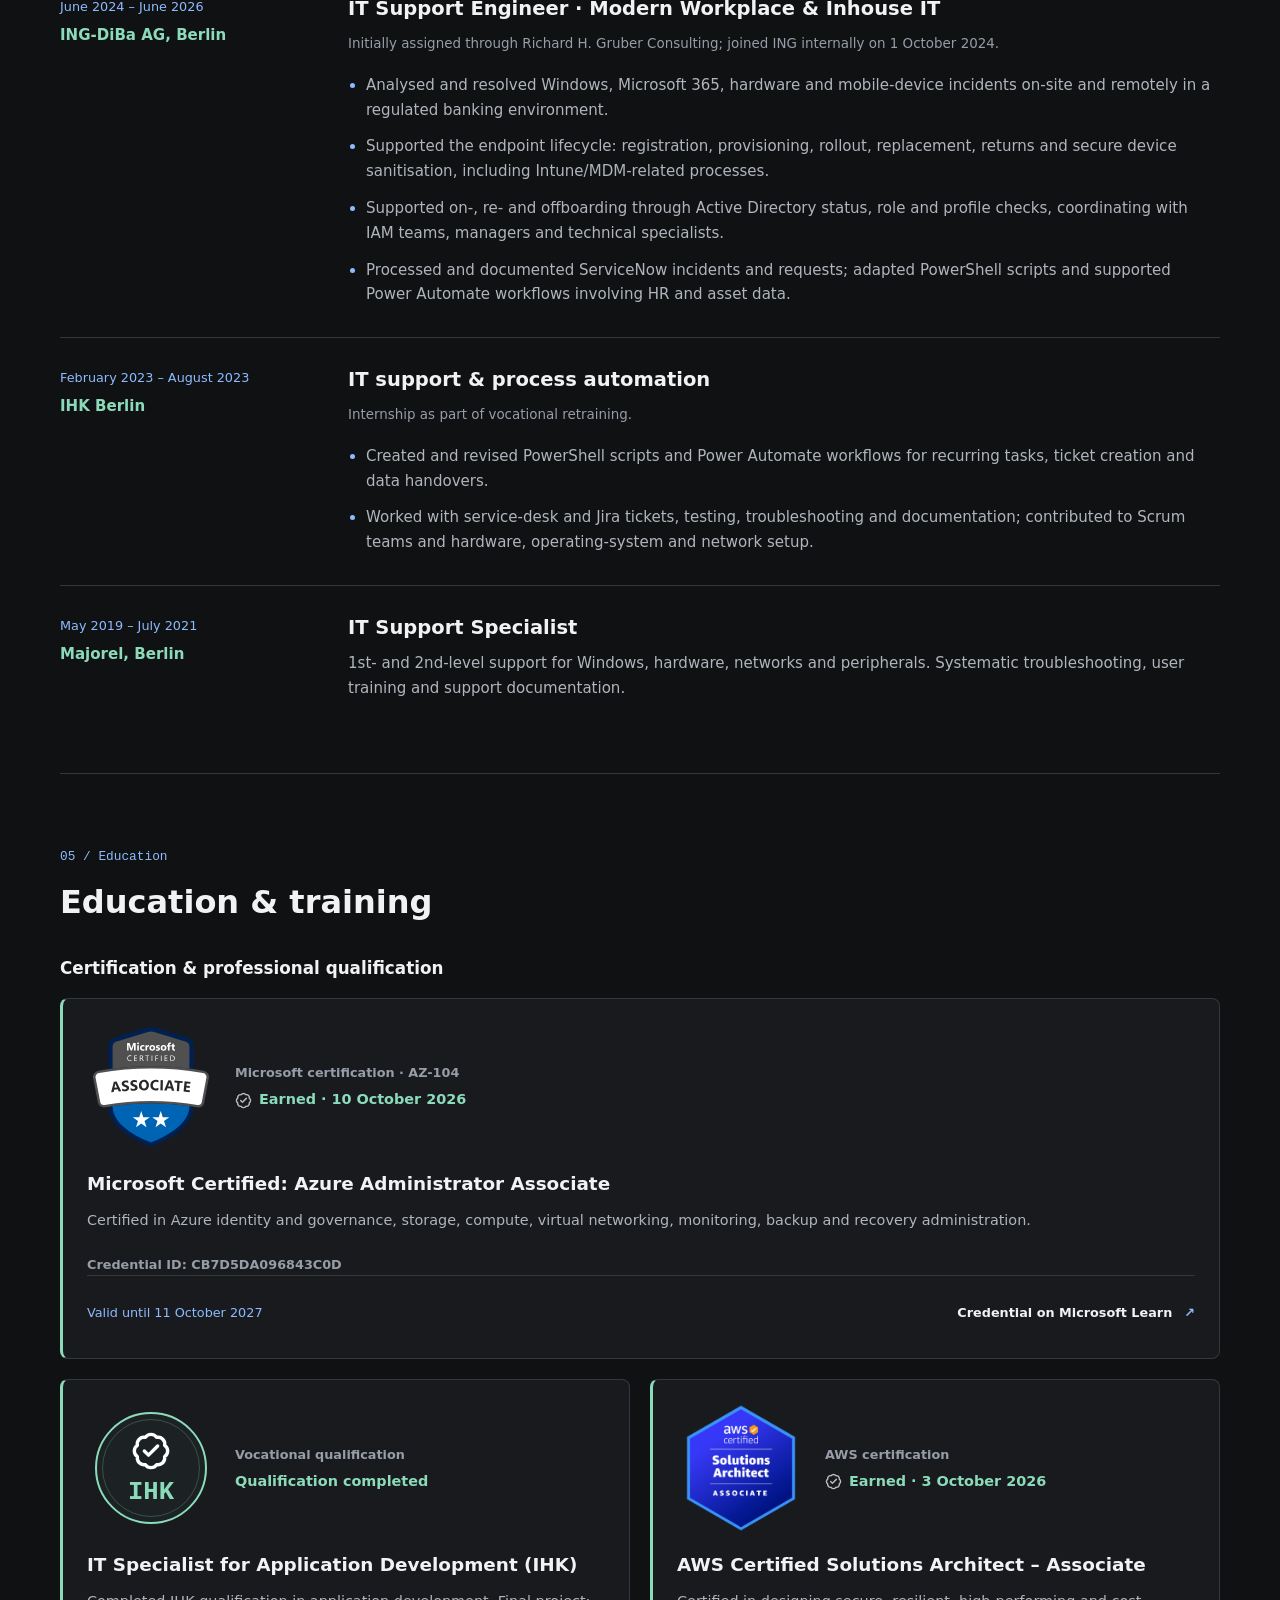
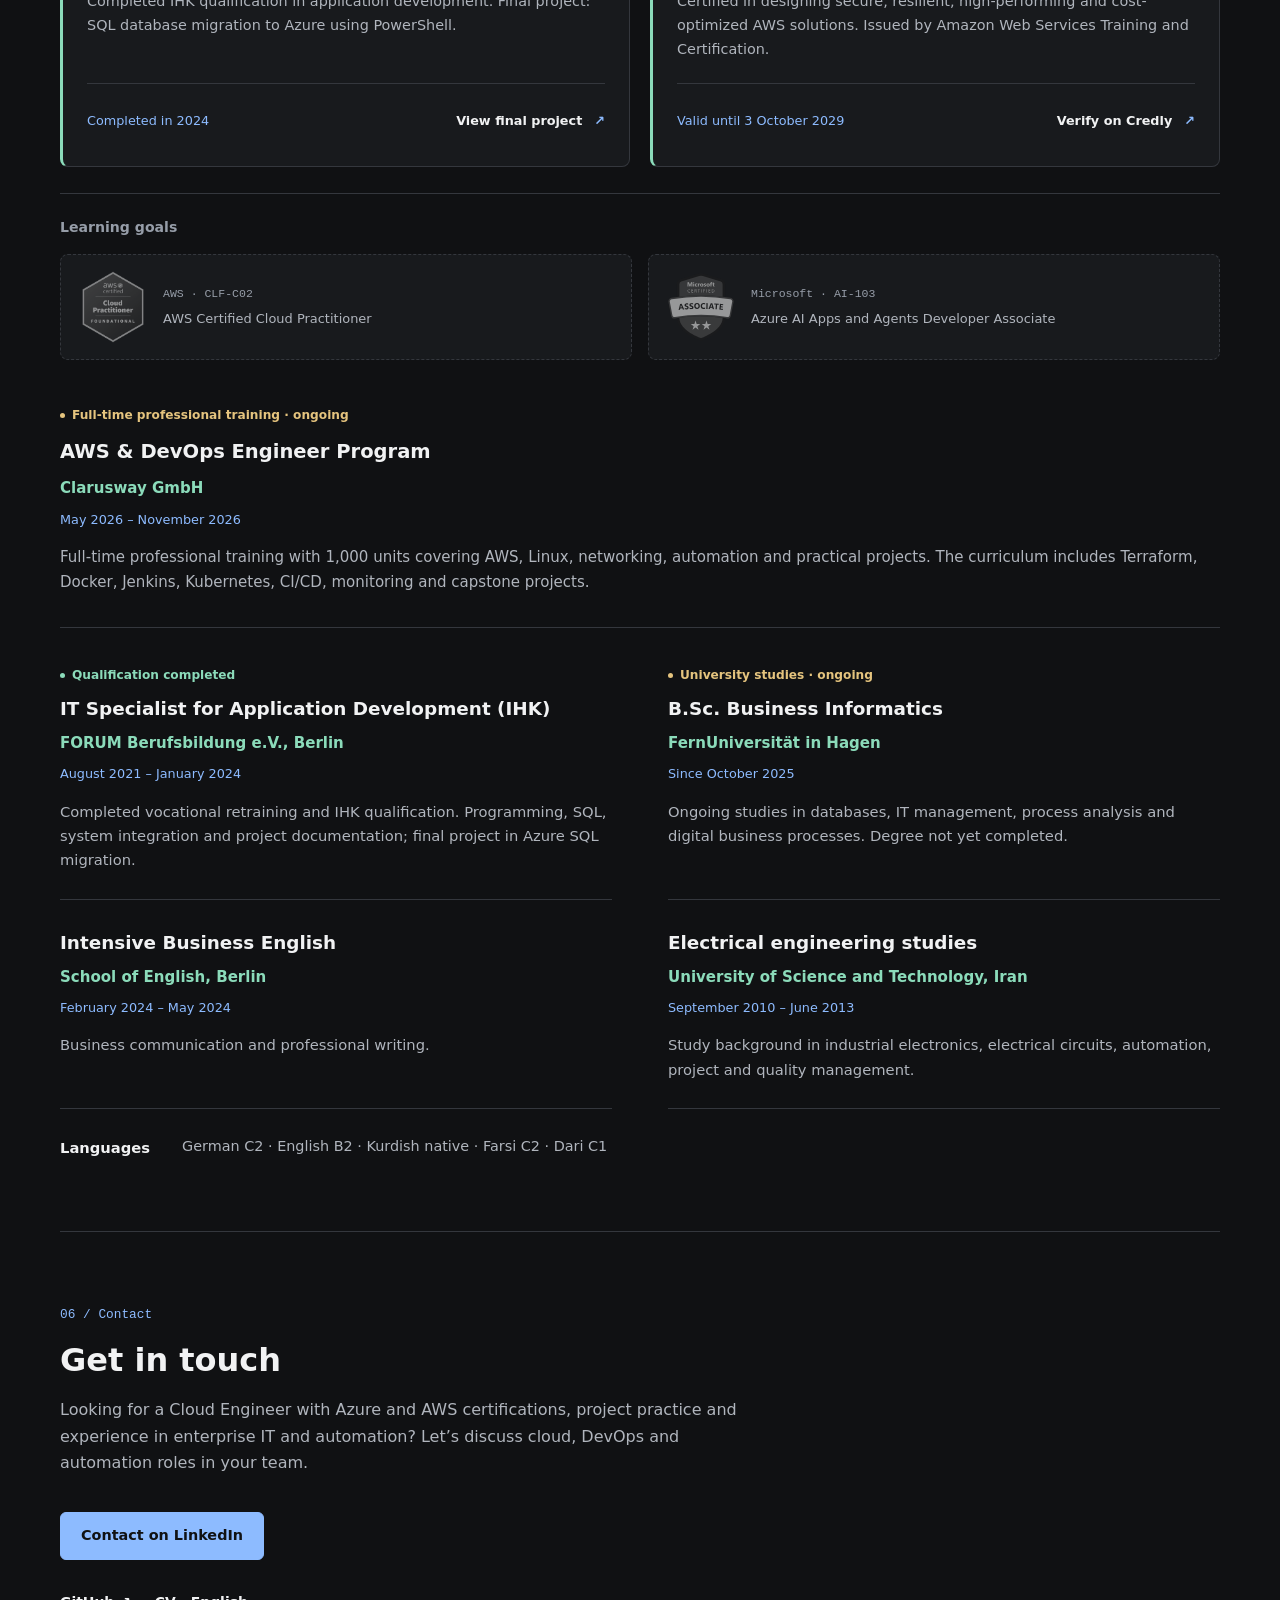
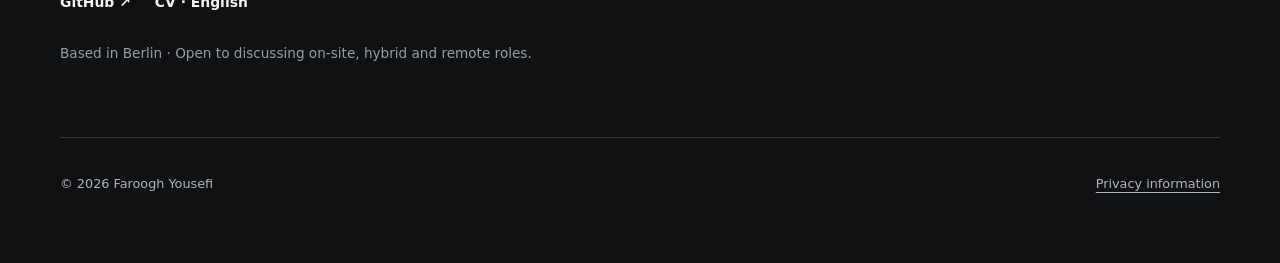
==== commit 6d499079: "Update portfolio introduction with problem-solving focus" ====
--- a/index.html
+++ b/index.html
@@ -32,7 +32,7 @@
   <meta name="twitter:description" content="Faroogh Yousefi, Berlin-based Cloud Engineer, Microsoft Certified Azure Administrator Associate and AWS Certified Solutions Architect Associate. Azure, AWS, DevOps and automation with enterprise IT and project experience." />
   <meta name="twitter:image" content="https://www.farooghyousefi.com/assets/faroogh-yousefi-sep-2026-800.webp" />
   <link rel="preload" as="image" href="assets/faroogh-yousefi-sep-2026-400.webp" imagesrcset="assets/faroogh-yousefi-sep-2026-400.webp 400w, assets/faroogh-yousefi-sep-2026-800.webp 800w" imagesizes="(max-width: 360px) 88px, (max-width: 680px) 120px, (max-width: 850px) 240px, (max-width: 1100px) 280px, 320px" />
-  <link rel="stylesheet" href="styles.css?v=d4bc5ad6d7dc" />
+  <link rel="stylesheet" href="styles.css?v=ec9b9d5310ef" />
   <script type="application/ld+json">{"@context":"https://schema.org","@type":"Person","@id":"https://www.farooghyousefi.com/#person","name":"Faroogh Yousefi","alternateName":["FarooghYousefi","Faruk Yousefi","فاروق یوسفی"],"url":"https://www.farooghyousefi.com/","image":"https://www.farooghyousefi.com/assets/faroogh-yousefi-sep-2026-800.webp","jobTitle":"Cloud Engineer | AWS & Azure | DevOps & Automation","description":"Faroogh Yousefi, Berlin-based Cloud Engineer, Microsoft Certified Azure Administrator Associate and AWS Certified Solutions Architect Associate. Azure, AWS, DevOps and automation with enterprise IT and project experience.","homeLocation":{"@type":"Place","name":"Berlin, Germany"},"knowsLanguage":["de","en","fa","ku","prs"],"knowsAbout":["Amazon Web Services","Microsoft Azure","Azure Administration","Microsoft Entra ID","Azure Networking","Azure Monitor","Azure Backup","Bicep","Cloud Architecture","DevOps","Terraform","Docker","Linux","Microsoft 365","Power Automate","PowerShell"],"hasCredential":[{"@type":"EducationalOccupationalCredential","name":"Microsoft Certified: Azure Administrator Associate","credentialCategory":"Certification","identifier":"CB7D5DA096843C0D","dateCreated":"2026-10-10","expires":"2027-10-11","url":"https://learn.microsoft.com/de-de/users/farooghyousefi-8393/credentials/certification/azure-administrator?tab=credentials-tab"},{"@type":"EducationalOccupationalCredential","name":"AWS Certified Solutions Architect – Associate","credentialCategory":"Certification","url":"https://www.credly.com/badges/5a12bdb6-9ff6-47e6-ba10-af309c26da79"},{"@type":"EducationalOccupationalCredential","name":"Fachinformatiker für Anwendungsentwicklung (IHK)","credentialCategory":"Vocational qualification"}],"alumniOf":{"@type":"EducationalOrganization","name":"FORUM Berufsbildung e.V., Berlin"},"sameAs":["https://www.linkedin.com/in/farooghyousefi/","https://github.com/farooghyousefi","https://www.credly.com/users/faroogh-yousefi"]}</script>
   <script type="application/ld+json">{"@context":"https://schema.org","@type":"WebSite","@id":"https://www.farooghyousefi.com/#website","name":"Faroogh Yousefi","alternateName":"farooghyousefi.com","url":"https://www.farooghyousefi.com/","publisher":{"@id":"https://www.farooghyousefi.com/#person"}}</script>
 </head>
@@ -81,7 +81,7 @@
         <img src="assets/faroogh-yousefi-sep-2026-400.webp" srcset="assets/faroogh-yousefi-sep-2026-400.webp 400w, assets/faroogh-yousefi-sep-2026-800.webp 800w" sizes="(max-width: 360px) 88px, (max-width: 680px) 120px, (max-width: 850px) 240px, (max-width: 1100px) 280px, 320px" width="400" height="500" fetchpriority="high" alt="Faroogh Yousefi, AWS and Azure Cloud Engineer in Berlin" data-i18n-alt="photo.alt" />
       </figure>
       <div class="hero-detail">
-        <p class="hero-description" data-i18n="hero.description">Certified as an Azure Administrator Associate and AWS Solutions Architect Associate, I combine enterprise IT experience with cloud projects and automation.</p>
+        <p class="hero-description" data-i18n="hero.description">I see IT not only as technology, but as a tool for solving problems. Drawing on enterprise IT experience, cloud engineering and automation, I develop solutions that simplify processes, improve systems and help businesses move forward.</p>
         <p class="hero-learning"><span class="learning-dot" aria-hidden="true"></span><span data-i18n="hero.learning">AWS &amp; DevOps Engineer: ongoing full-time training at Clarusway.</span></p>
         <div class="hero-actions">
           <a class="button primary" href="#contact"><span data-i18n="hero.contact">Get in touch</span><img src="assets/icons/arrow-up-right.svg" width="18" height="18" alt="" /></a>
@@ -216,6 +216,6 @@
   </main>
   <footer class="section-shell footer"><p>© 2026 Faroogh Yousefi</p><details class="privacy" id="privacy"><summary data-i18n="privacy.title">Privacy information</summary><div><p data-i18n="privacy.owner">This personal portfolio is published by Faroogh Yousefi in Berlin. You can reach me through LinkedIn.</p><p data-i18n="privacy.hosting">The website is hosted by Vercel. Serving the site involves technical request data such as IP address, requested URL and browser information, which may be processed in hosting and security logs.</p><p data-i18n="privacy.storage">The site does not load advertising or analytics scripts. Your selected language is saved locally in your browser under portfolio-language. You can remove that preference by clearing this site&#39;s browser data.</p><p data-i18n="privacy.contact">External services such as GitHub and LinkedIn receive data when you follow their links. Public CV downloads exclude private address, phone number, birth year and personal email.</p><a href="https://vercel.com/legal/privacy-policy" target="_blank" rel="noopener noreferrer" data-i18n="privacy.vercel">Vercel privacy policy</a></div></details></footer>
   <a class="back-to-top" href="#top" data-back-to-top aria-label="Back to top" data-i18n-aria-label="ui.top" title="Back to top" data-i18n-title="ui.top"><img src="assets/icons/arrow-up.svg" width="22" height="22" alt="" /></a>
-  <script src="script.js?v=d4bc5ad6d7dc"></script>
+  <script src="script.js?v=ec9b9d5310ef"></script>
 </body>
 </html>
